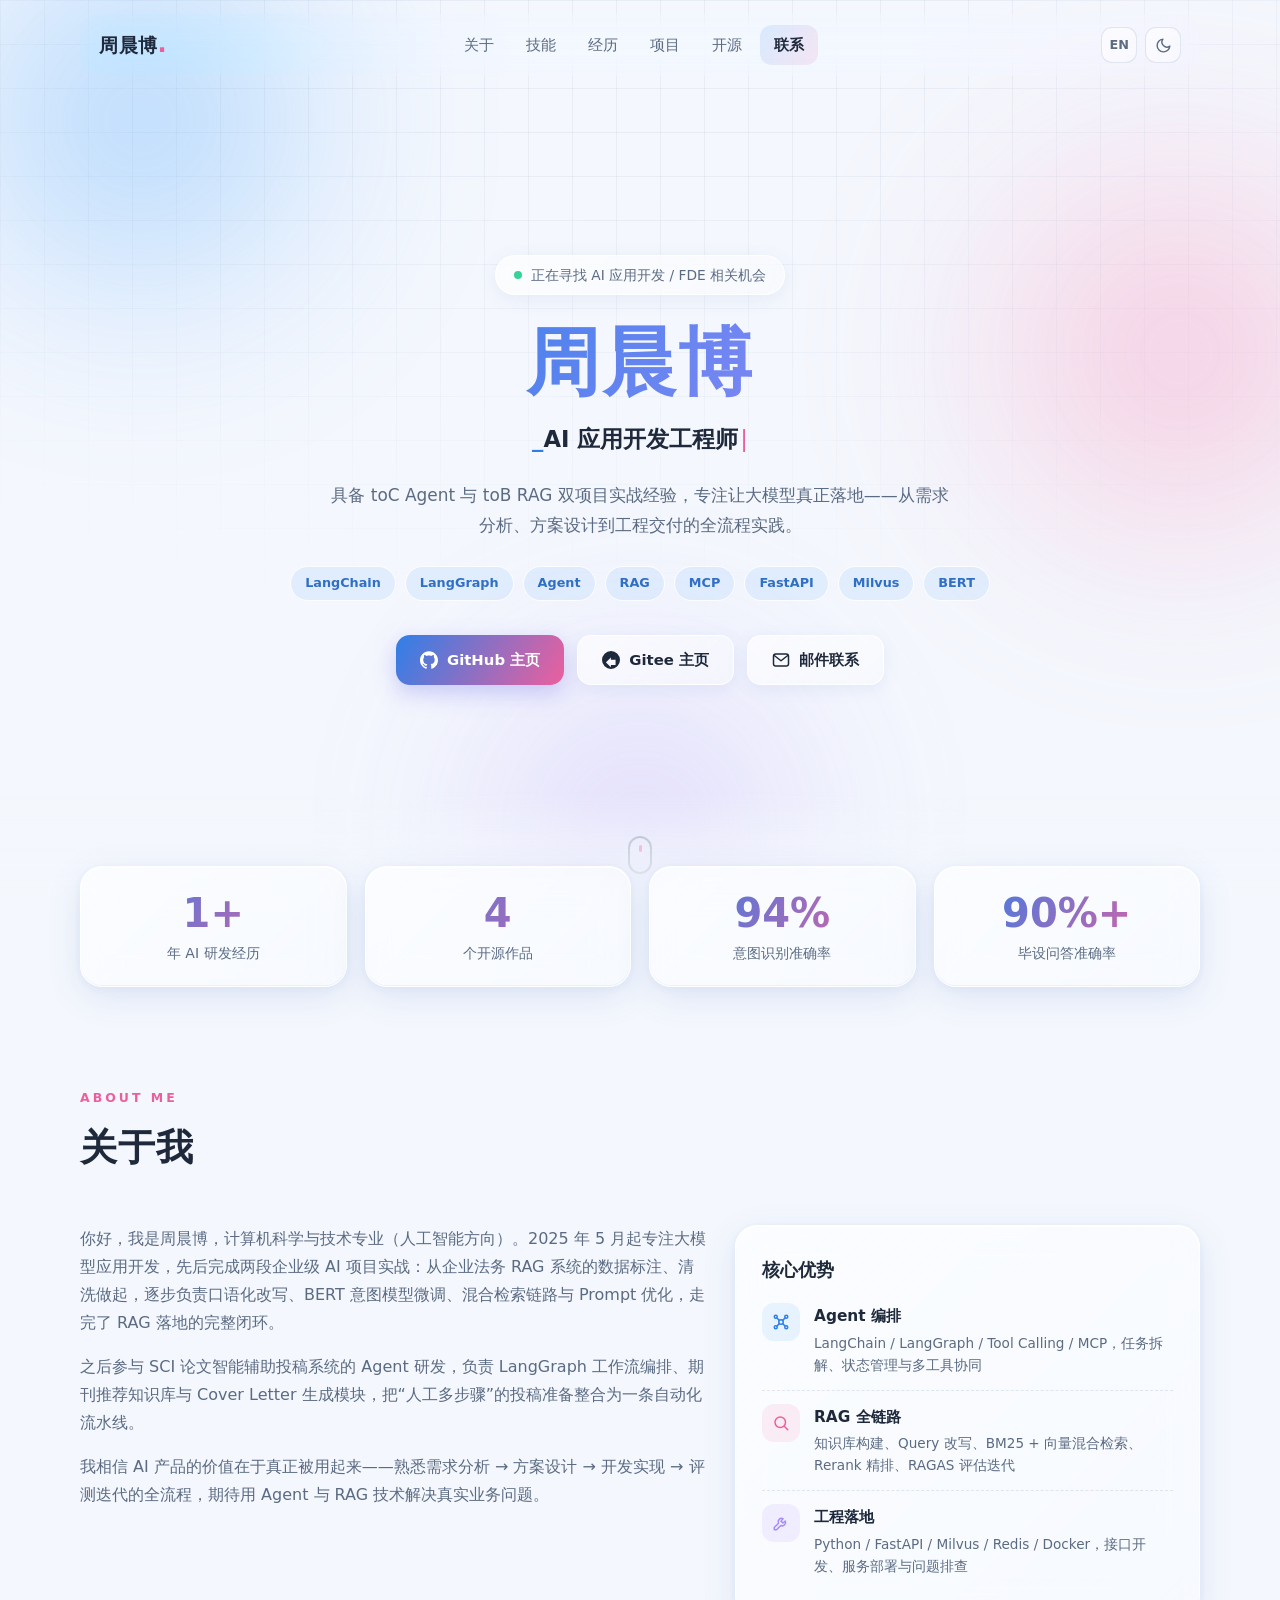
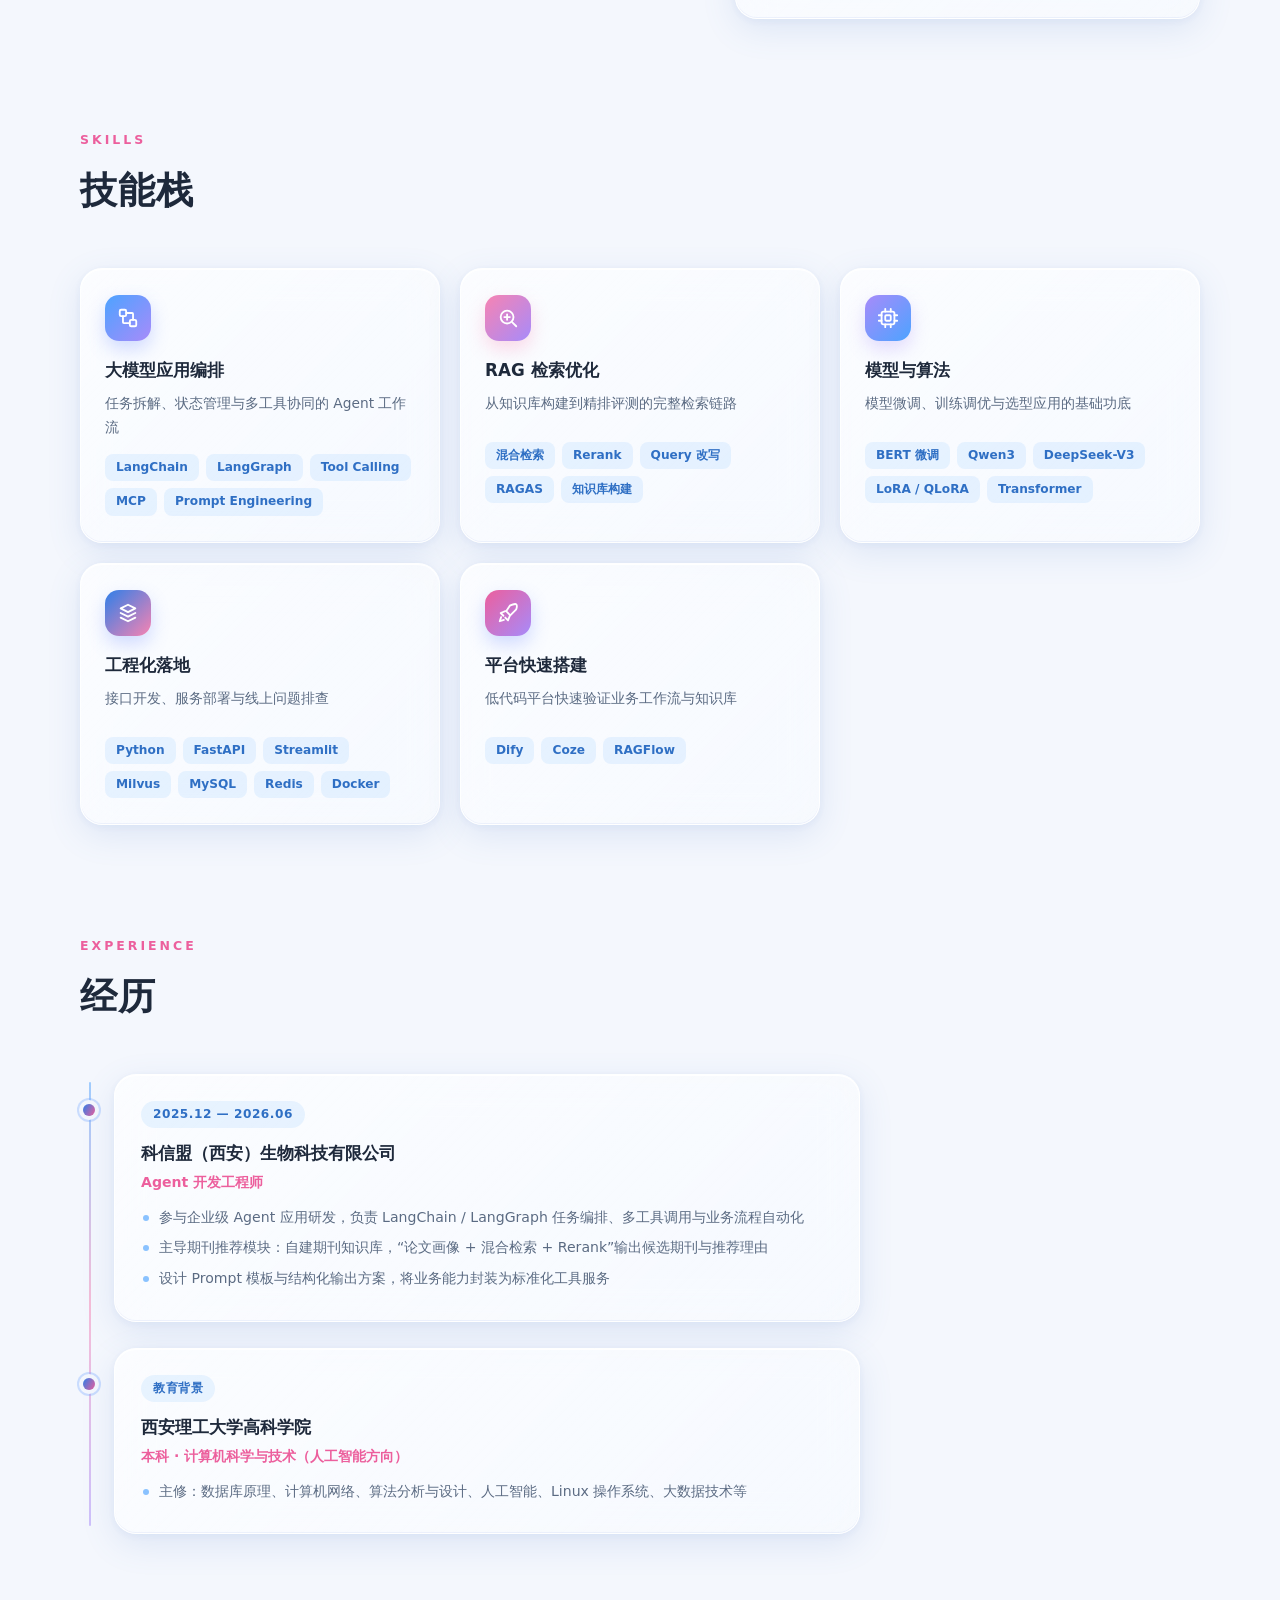
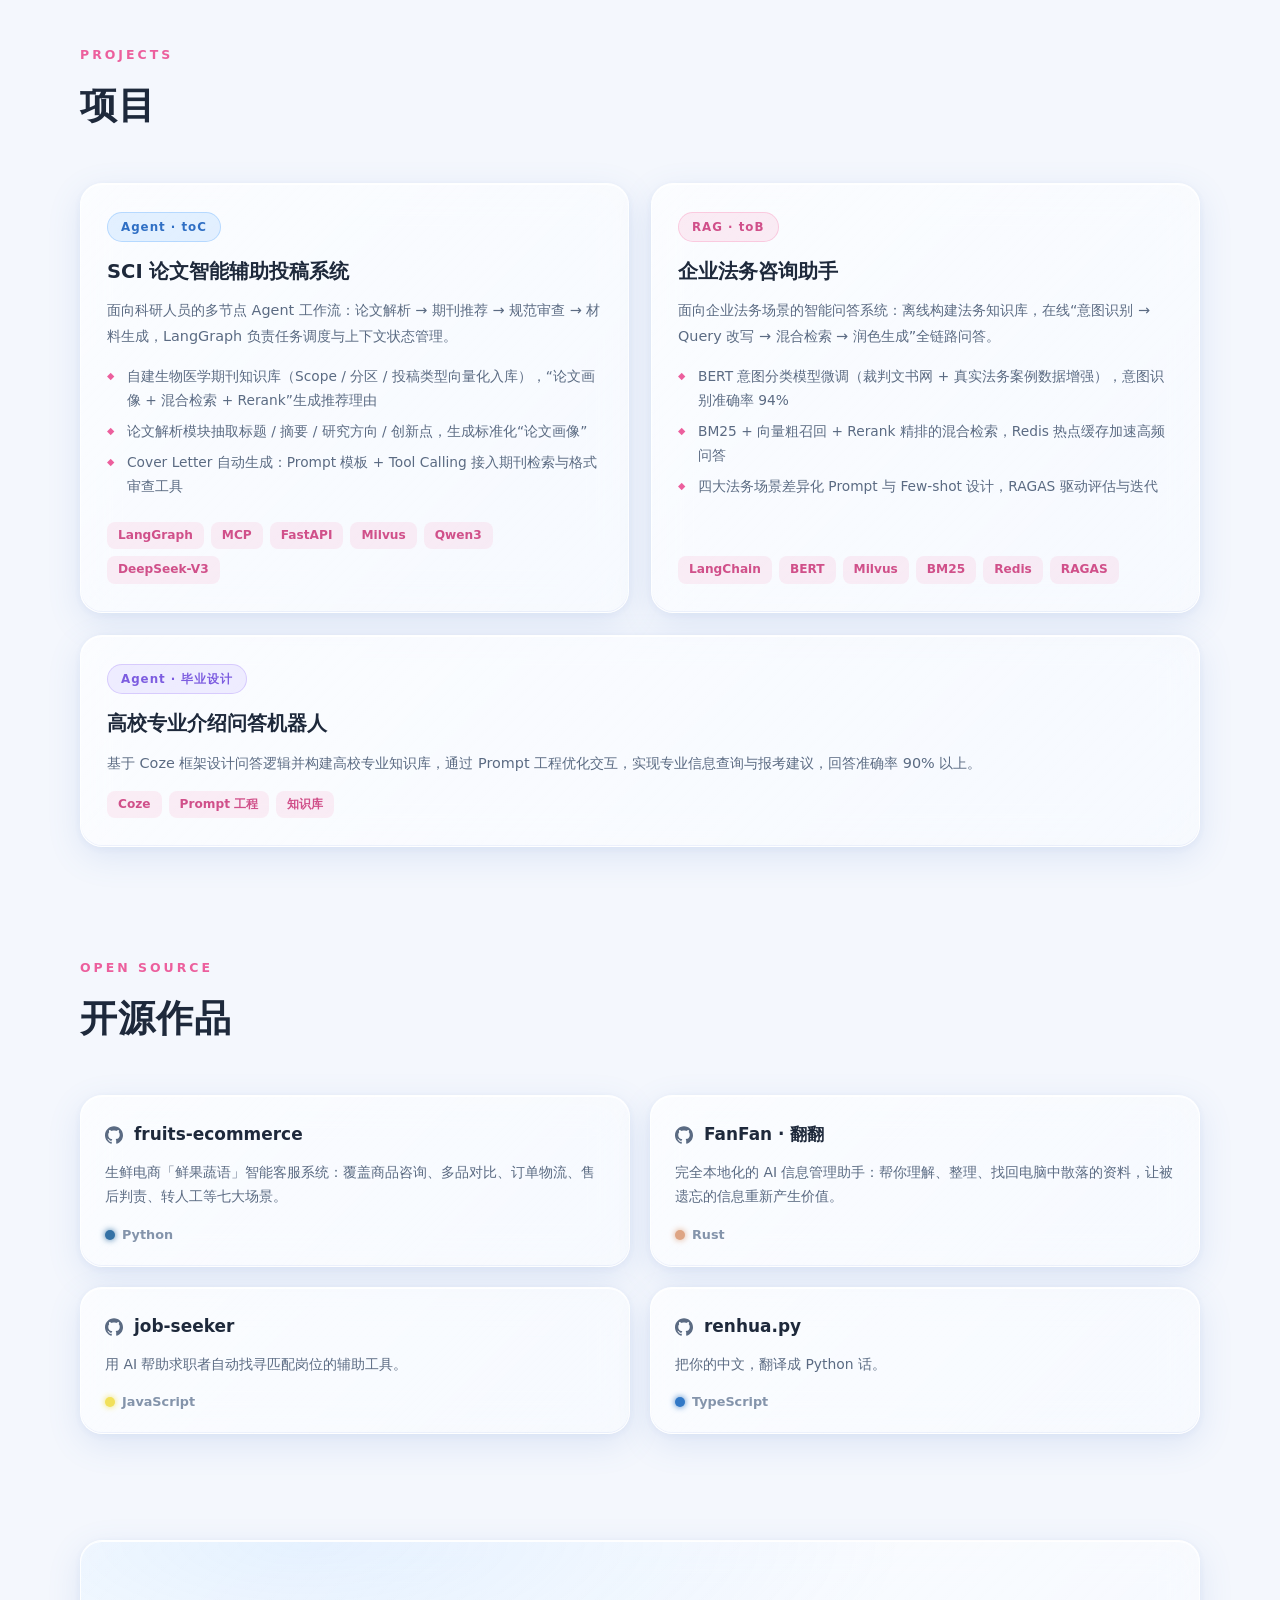
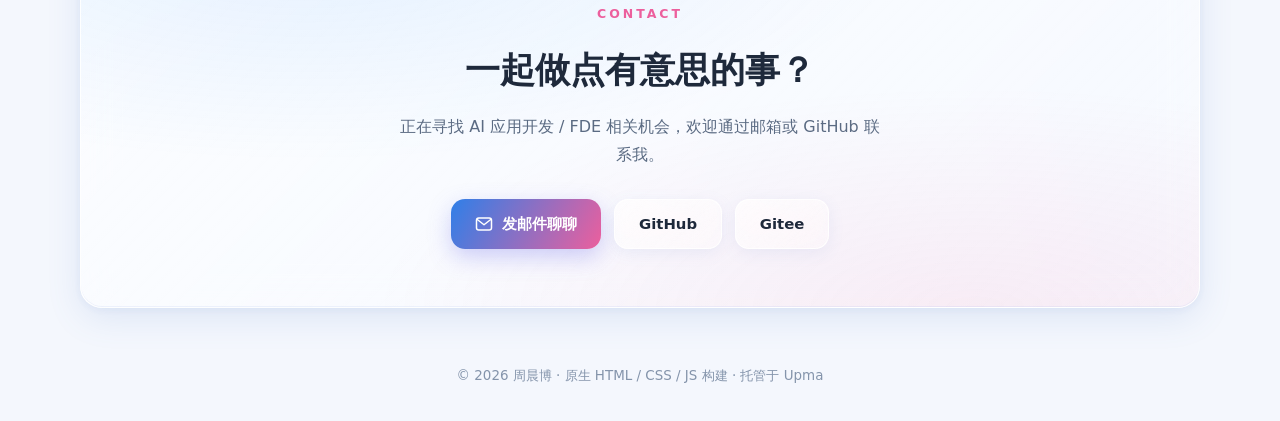
==== index.html @ 9cd2b6f5 "init: 个人主页站点 · Personal Homepage (Agent / RAG)" ====
<!DOCTYPE html>
<html lang="zh-CN" data-theme="light">
<head>
  <meta charset="UTF-8" />
  <meta name="viewport" content="width=device-width, initial-scale=1.0" />
  <title>周晨博 · AI 应用开发工程师 | Agent / RAG</title>
  <meta name="description" content="周晨博 — AI 应用开发工程师，专注 Agent 工作流编排与 RAG 检索优化。toC Agent 与 toB RAG 双项目实战经验，让大模型真正落地。" />
  <meta name="keywords" content="周晨博,AI应用开发,Agent,RAG,LangChain,LangGraph,大模型" />
  <meta property="og:title" content="周晨博 · AI 应用开发工程师" />
  <meta property="og:description" content="专注 Agent 编排与 RAG 检索优化，让大模型真正落地。" />
  <meta property="og:type" content="website" />
  <link rel="icon" type="image/svg+xml" href="assets/favicon.svg" />
  <link rel="stylesheet" href="css/style.css" />
  <script type="application/ld+json">
  {
    "@context": "https://schema.org",
    "@type": "Person",
    "name": "周晨博",
    "alternateName": "Chenbo Zhou",
    "jobTitle": "AI 应用开发工程师",
    "email": "mailto:chatbotzhou@163.com",
    "sameAs": [
      "https://github.com/Chatbot-zhou",
      "https://gitee.com/chatbotzhou"
    ]
  }
  </script>
</head>
<body>

  <!-- 漂浮渐变光斑背景 -->
  <div class="bg-scene" aria-hidden="true">
    <div class="blob blob-blue"></div>
    <div class="blob blob-pink"></div>
    <div class="blob blob-violet"></div>
    <div class="bg-grid"></div>
  </div>

  <!-- 导航 -->
  <header class="nav" id="siteNav">
    <div class="nav-inner container">
      <a class="nav-logo" href="#hero"><span data-i18n="nav.logo">周晨博</span><span class="logo-dot">.</span></a>

      <nav class="nav-links" id="navLinks" aria-label="主导航">
        <a href="#about" data-i18n="nav.about">关于</a>
        <a href="#skills" data-i18n="nav.skills">技能</a>
        <a href="#experience" data-i18n="nav.exp">经历</a>
        <a href="#projects" data-i18n="nav.projects">项目</a>
        <a href="#opensource" data-i18n="nav.os">开源</a>
        <a href="#contact" data-i18n="nav.contact">联系</a>
      </nav>

      <div class="nav-controls">
        <button class="ctrl-btn" id="langBtn" type="button" aria-label="切换语言" title="Switch language">EN</button>
        <button class="ctrl-btn" id="themeBtn" type="button" aria-label="切换主题">
          <svg class="icon-moon" width="17" height="17" viewBox="0 0 24 24" fill="none" stroke="currentColor" stroke-width="2" stroke-linecap="round" stroke-linejoin="round"><path d="M21 12.79A9 9 0 1 1 11.21 3 7 7 0 0 0 21 12.79z"/></svg>
          <svg class="icon-sun" width="17" height="17" viewBox="0 0 24 24" fill="none" stroke="currentColor" stroke-width="2" stroke-linecap="round" stroke-linejoin="round"><circle cx="12" cy="12" r="4"/><path d="M12 2v2m0 16v2M4.93 4.93l1.41 1.41m11.32 11.32 1.41 1.41M2 12h2m16 0h2M4.93 19.07l1.41-1.41M17.66 6.34l1.41-1.41"/></svg>
        </button>
        <button class="ctrl-btn nav-burger" id="navToggle" type="button" aria-label="菜单" aria-expanded="false">
          <svg width="18" height="18" viewBox="0 0 24 24" fill="none" stroke="currentColor" stroke-width="2" stroke-linecap="round"><path d="M4 7h16M4 12h16M4 17h16"/></svg>
        </button>
      </div>
    </div>
  </header>

  <main>
    <!-- Hero -->
    <section class="hero" id="hero">
      <div class="container hero-inner">
        <span class="hero-badge reveal"><span class="pulse-dot"></span><span data-i18n="hero.badge">正在寻找 AI 应用开发 / FDE 相关机会</span></span>
        <h1 class="hero-name reveal" data-delay="1"><span data-i18n="hero.name">周晨博</span></h1>
        <p class="hero-role reveal" data-delay="2" aria-live="off"><span class="role-prefix">_</span><span id="typewriter">AI 应用开发工程师</span><span class="cursor">|</span></p>
        <p class="hero-tagline reveal" data-delay="3" data-i18n="hero.tagline">具备 toC Agent 与 toB RAG 双项目实战经验，专注让大模型真正落地——从需求分析、方案设计到工程交付的全流程实践。</p>

        <div class="hero-chips reveal" data-delay="4" aria-label="技术关键词">
          <span class="chip">LangChain</span><span class="chip">LangGraph</span><span class="chip">Agent</span><span class="chip">RAG</span><span class="chip">MCP</span><span class="chip">FastAPI</span><span class="chip">Milvus</span><span class="chip">BERT</span>
        </div>

        <div class="hero-actions reveal" data-delay="5">
          <a class="btn btn-primary" href="https://github.com/Chatbot-zhou" target="_blank" rel="noopener">
            <svg width="18" height="18" viewBox="0 0 24 24" fill="currentColor" aria-hidden="true"><path d="M12 .297c-6.63 0-12 5.373-12 12 0 5.303 3.438 9.8 8.205 11.385.6.113.82-.258.82-.577 0-.285-.01-1.04-.015-2.04-3.338.724-4.042-1.61-4.042-1.61C4.422 18.07 3.633 17.7 3.633 17.7c-1.087-.744.084-.729.084-.729 1.205.084 1.838 1.236 1.838 1.236 1.07 1.835 2.809 1.305 3.495.998.108-.776.417-1.305.76-1.605-2.665-.3-5.466-1.332-5.466-5.93 0-1.31.465-2.38 1.235-3.22-.135-.303-.54-1.523.105-3.176 0 0 1.005-.322 3.3 1.23.96-.267 1.98-.399 3-.405 1.02.006 2.04.138 3 .405 2.28-1.552 3.285-1.23 3.285-1.23.645 1.653.24 2.873.12 3.176.765.84 1.23 1.91 1.23 3.22 0 4.61-2.805 5.625-5.475 5.92.42.36.81 1.096.81 2.22 0 1.606-.015 2.896-.015 3.286 0 .315.21.69.825.57C20.565 22.092 24 17.592 24 12.297c0-6.627-5.373-12-12-12"/></svg>
            <span data-i18n="hero.btn_github">GitHub 主页</span>
          </a>
          <a class="btn btn-glass" href="https://gitee.com/chatbotzhou" target="_blank" rel="noopener">
            <svg width="18" height="18" viewBox="0 0 24 24" fill="currentColor" aria-hidden="true"><path d="M11.984 0A12 12 0 0 0 0 12a12 12 0 0 0 12 12 12 12 0 0 0 12-12A12 12 0 0 0 12 0a12 12 0 0 0-.016 0zm6.09 5.333H18.1v13.334h-6.23V21.3a.2.2 0 0 1-.35.133L5.4 15.3a.2.2 0 0 1 0-.266l6.12-6.134a.2.2 0 0 1 .35.133v2.634h6.2z"/></svg>
            <span data-i18n="hero.btn_gitee">Gitee 主页</span>
          </a>
          <a class="btn btn-glass js-email-btn" href="mailto:chatbotzhou@163.com">
            <svg width="18" height="18" viewBox="0 0 24 24" fill="none" stroke="currentColor" stroke-width="2" stroke-linecap="round" stroke-linejoin="round" aria-hidden="true"><rect x="2" y="4" width="20" height="16" rx="3"/><path d="m3 6 9 7 9-7"/></svg>
            <span data-i18n="hero.btn_email">邮件联系</span>
          </a>
        </div>

        <a class="scroll-hint" href="#stats" aria-label="向下滚动">
          <span class="mouse"><span class="wheel"></span></span>
        </a>
      </div>
      <div class="hero-fade" aria-hidden="true"></div>
    </section>

    <!-- 数据条 -->
    <section class="stats" id="stats">
      <div class="container">
        <div class="stats-grid">
          <div class="glass stat-card reveal">
            <span class="stat-num" data-count="1" data-suffix="+">0</span>
            <span class="stat-label" data-i18n="stats.s1l">年 AI 研发经历</span>
          </div>
          <div class="glass stat-card reveal" data-delay="1">
            <span class="stat-num" data-count="4">0</span>
            <span class="stat-label" data-i18n="stats.s2l">个开源作品</span>
          </div>
          <div class="glass stat-card reveal" data-delay="2">
            <span class="stat-num" data-count="94" data-suffix="%">0</span>
            <span class="stat-label" data-i18n="stats.s3l">意图识别准确率</span>
          </div>
          <div class="glass stat-card reveal" data-delay="3">
            <span class="stat-num" data-count="90" data-suffix="%+">0</span>
            <span class="stat-label" data-i18n="stats.s4l">毕设问答准确率</span>
          </div>
        </div>
      </div>
    </section>

    <!-- 关于我 -->
    <section class="section" id="about">
      <div class="container">
        <div class="section-head reveal">
          <span class="eyebrow">About Me</span>
          <h2 data-i18n="about.title">关于我</h2>
        </div>
        <div class="about-grid">
          <div class="about-text reveal">
            <p data-i18n="about.p1">你好，我是周晨博，计算机科学与技术专业（人工智能方向）。2025 年 5 月起专注大模型应用开发，先后完成两段企业级 AI 项目实战：从企业法务 RAG 系统的数据标注、清洗做起，逐步负责口语化改写、BERT 意图模型微调、混合检索链路与 Prompt 优化，走完了 RAG 落地的完整闭环。</p>
            <p data-i18n="about.p2">之后参与 SCI 论文智能辅助投稿系统的 Agent 研发，负责 LangGraph 工作流编排、期刊推荐知识库与 Cover Letter 生成模块，把"人工多步骤"的投稿准备整合为一条自动化流水线。</p>
            <p data-i18n="about.p3">我相信 AI 产品的价值在于真正被用起来——熟悉需求分析 → 方案设计 → 开发实现 → 评测迭代的全流程，期待用 Agent 与 RAG 技术解决真实业务问题。</p>
          </div>
          <div class="glass about-card reveal" data-delay="1">
            <h3 data-i18n="about.st_title">核心优势</h3>
            <ul class="strength-list">
              <li>
                <span class="s-icon" aria-hidden="true"><svg width="18" height="18" viewBox="0 0 24 24" fill="none" stroke="currentColor" stroke-width="2" stroke-linecap="round" stroke-linejoin="round"><circle cx="12" cy="12" r="3"/><circle cx="5" cy="5" r="2"/><circle cx="19" cy="5" r="2"/><circle cx="5" cy="19" r="2"/><circle cx="19" cy="19" r="2"/><path d="M6.6 6.6 9.8 9.8m4.4 0 3.2-3.2M6.6 17.4l3.2-3.2m4.4 0 3.2 3.2"/></svg></span>
                <div><strong data-i18n="about.s1t">Agent 编排</strong><p data-i18n="about.s1d">LangChain / LangGraph / Tool Calling / MCP，任务拆解、状态管理与多工具协同</p></div>
              </li>
              <li>
                <span class="s-icon" aria-hidden="true"><svg width="18" height="18" viewBox="0 0 24 24" fill="none" stroke="currentColor" stroke-width="2" stroke-linecap="round" stroke-linejoin="round"><circle cx="11" cy="11" r="7"/><path d="m21 21-4.3-4.3"/></svg></span>
                <div><strong data-i18n="about.s2t">RAG 全链路</strong><p data-i18n="about.s2d">知识库构建、Query 改写、BM25 + 向量混合检索、Rerank 精排、RAGAS 评估迭代</p></div>
              </li>
              <li>
                <span class="s-icon" aria-hidden="true"><svg width="18" height="18" viewBox="0 0 24 24" fill="none" stroke="currentColor" stroke-width="2" stroke-linecap="round" stroke-linejoin="round"><path d="M14.7 6.3a4.5 4.5 0 0 0-6 6L3 18v3h3l5.7-5.7a4.5 4.5 0 0 0 6-6L14.5 12l-2.5-2.5z"/></svg></span>
                <div><strong data-i18n="about.s3t">工程落地</strong><p data-i18n="about.s3d">Python / FastAPI / Milvus / Redis / Docker，接口开发、服务部署与问题排查</p></div>
              </li>
            </ul>
          </div>
        </div>
      </div>
    </section>

    <!-- 技能 -->
    <section class="section" id="skills">
      <div class="container">
        <div class="section-head reveal">
          <span class="eyebrow">Skills</span>
          <h2 data-i18n="skills.title">技能栈</h2>
        </div>
        <div class="skills-grid">
          <div class="glass skill-card reveal">
            <span class="sk-icon" aria-hidden="true"><svg width="22" height="22" viewBox="0 0 24 24" fill="none" stroke="currentColor" stroke-width="2" stroke-linecap="round" stroke-linejoin="round"><rect x="3" y="3" width="7" height="7" rx="1.5"/><rect x="14" y="14" width="7" height="7" rx="1.5"/><path d="M10 6.5h6.5a1 1 0 0 1 1 1V14M14 17.5H7.5a1 1 0 0 1-1-1V10"/></svg></span>
            <h3 data-i18n="skills.g1t">大模型应用编排</h3>
            <p data-i18n="skills.g1d">任务拆解、状态管理与多工具协同的 Agent 工作流</p>
            <div class="tags"><span>LangChain</span><span>LangGraph</span><span>Tool Calling</span><span>MCP</span><span>Prompt Engineering</span></div>
          </div>
          <div class="glass skill-card reveal" data-delay="1">
            <span class="sk-icon" aria-hidden="true"><svg width="22" height="22" viewBox="0 0 24 24" fill="none" stroke="currentColor" stroke-width="2" stroke-linecap="round" stroke-linejoin="round"><circle cx="11" cy="11" r="7"/><path d="m21 21-4.3-4.3M8 11h6M11 8v6"/></svg></span>
            <h3 data-i18n="skills.g2t">RAG 检索优化</h3>
            <p data-i18n="skills.g2d">从知识库构建到精排评测的完整检索链路</p>
            <div class="tags"><span data-i18n="skills.tag.hb">混合检索</span><span>Rerank</span><span data-i18n="skills.tag.qr">Query 改写</span><span>RAGAS</span><span data-i18n="skills.tag.kb">知识库构建</span></div>
          </div>
          <div class="glass skill-card reveal" data-delay="2">
            <span class="sk-icon" aria-hidden="true"><svg width="22" height="22" viewBox="0 0 24 24" fill="none" stroke="currentColor" stroke-width="2" stroke-linecap="round" stroke-linejoin="round"><rect x="5" y="5" width="14" height="14" rx="2"/><rect x="9" y="9" width="6" height="6" rx="1"/><path d="M9 2v3M15 2v3M9 19v3M15 19v3M2 9h3M2 15h3M19 9h3M19 15h3"/></svg></span>
            <h3 data-i18n="skills.g3t">模型与算法</h3>
            <p data-i18n="skills.g3d">模型微调、训练调优与选型应用的基础功底</p>
            <div class="tags"><span data-i18n="skills.tag.bft">BERT 微调</span><span>Qwen3</span><span>DeepSeek-V3</span><span>LoRA / QLoRA</span><span>Transformer</span></div>
          </div>
          <div class="glass skill-card reveal" data-delay="3">
            <span class="sk-icon" aria-hidden="true"><svg width="22" height="22" viewBox="0 0 24 24" fill="none" stroke="currentColor" stroke-width="2" stroke-linecap="round" stroke-linejoin="round"><path d="m4 7 8-4 8 4-8 4-8-4z"/><path d="m4 12 8 4 8-4M4 17l8 4 8-4"/></svg></span>
            <h3 data-i18n="skills.g4t">工程化落地</h3>
            <p data-i18n="skills.g4d">接口开发、服务部署与线上问题排查</p>
            <div class="tags"><span>Python</span><span>FastAPI</span><span>Streamlit</span><span>Milvus</span><span>MySQL</span><span>Redis</span><span>Docker</span></div>
          </div>
          <div class="glass skill-card reveal" data-delay="4">
            <span class="sk-icon" aria-hidden="true"><svg width="22" height="22" viewBox="0 0 24 24" fill="none" stroke="currentColor" stroke-width="2" stroke-linecap="round" stroke-linejoin="round"><path d="M4.5 16.5 3 21l4.5-1.5M14 4c3-1.5 6.5-2 7-1.5S22 5 21 8l-6.5 6.5L10 10 14 4z"/><path d="M9 10 4 12l3 3M14 15l-2 5-3-3"/></svg></span>
            <h3 data-i18n="skills.g5t">平台快速搭建</h3>
            <p data-i18n="skills.g5d">低代码平台快速验证业务工作流与知识库</p>
            <div class="tags"><span>Dify</span><span>Coze</span><span>RAGFlow</span></div>
          </div>
        </div>
      </div>
    </section>

    <!-- 经历 -->
    <section class="section" id="experience">
      <div class="container">
        <div class="section-head reveal">
          <span class="eyebrow">Experience</span>
          <h2 data-i18n="exp.title">经历</h2>
        </div>
        <ol class="timeline">
          <li class="tl-item reveal">
            <div class="glass tl-card">
              <span class="tl-time">2025.12 — 2026.06</span>
              <h3 data-i18n="exp.c1">科信盟（西安）生物科技有限公司</h3>
              <p class="tl-role" data-i18n="exp.r1">Agent 开发工程师</p>
              <ul>
                <li data-i18n="exp.c1a">参与企业级 Agent 应用研发，负责 LangChain / LangGraph 任务编排、多工具调用与业务流程自动化</li>
                <li data-i18n="exp.c1b">主导期刊推荐模块：自建期刊知识库，"论文画像 + 混合检索 + Rerank"输出候选期刊与推荐理由</li>
                <li data-i18n="exp.c1c">设计 Prompt 模板与结构化输出方案，将业务能力封装为标准化工具服务</li>
              </ul>
            </div>
          </li>
          <li class="tl-item reveal" data-delay="1">
            <div class="glass tl-card">
              <span class="tl-time" data-i18n="exp.t3">教育背景</span>
              <h3 data-i18n="exp.u">西安理工大学高科学院</h3>
              <p class="tl-role" data-i18n="exp.r3">本科 · 计算机科学与技术（人工智能方向）</p>
              <ul>
                <li data-i18n="exp.u1">主修：数据库原理、计算机网络、算法分析与设计、人工智能、Linux 操作系统、大数据技术等</li>
              </ul>
            </div>
          </li>
        </ol>
      </div>
    </section>

    <!-- 项目 -->
    <section class="section" id="projects">
      <div class="container">
        <div class="section-head reveal">
          <span class="eyebrow">Projects</span>
          <h2 data-i18n="proj.title">项目</h2>
        </div>
        <div class="proj-grid">
          <article class="glass proj-card reveal">
            <div class="proj-head">
              <span class="badge badge-blue" data-i18n="proj.p1badge">Agent · toC</span>
            </div>
            <h3 data-i18n="proj.p1t">SCI 论文智能辅助投稿系统</h3>
            <p class="proj-desc" data-i18n="proj.p1d">面向科研人员的多节点 Agent 工作流：论文解析 → 期刊推荐 → 规范审查 → 材料生成，LangGraph 负责任务调度与上下文状态管理。</p>
            <ul class="proj-hl">
              <li data-i18n="proj.p1hl1">自建生物医学期刊知识库（Scope / 分区 / 投稿类型向量化入库），"论文画像 + 混合检索 + Rerank"生成推荐理由</li>
              <li data-i18n="proj.p1hl2">论文解析模块抽取标题 / 摘要 / 研究方向 / 创新点，生成标准化"论文画像"</li>
              <li data-i18n="proj.p1hl3">Cover Letter 自动生成：Prompt 模板 + Tool Calling 接入期刊检索与格式审查工具</li>
            </ul>
            <div class="tags"><span>LangGraph</span><span>MCP</span><span>FastAPI</span><span>Milvus</span><span>Qwen3</span><span>DeepSeek-V3</span></div>
          </article>

          <article class="glass proj-card reveal" data-delay="1">
            <div class="proj-head">
              <span class="badge badge-pink" data-i18n="proj.p2badge">RAG · toB</span>
            </div>
            <h3 data-i18n="proj.p2t">企业法务咨询助手</h3>
            <p class="proj-desc" data-i18n="proj.p2d">面向企业法务场景的智能问答系统：离线构建法务知识库，在线"意图识别 → Query 改写 → 混合检索 → 润色生成"全链路问答。</p>
            <ul class="proj-hl">
              <li data-i18n="proj.p2hl1">BERT 意图分类模型微调（裁判文书网 + 真实法务案例数据增强），意图识别准确率 94%</li>
              <li data-i18n="proj.p2hl2">BM25 + 向量粗召回 + Rerank 精排的混合检索，Redis 热点缓存加速高频问答</li>
              <li data-i18n="proj.p2hl3">四大法务场景差异化 Prompt 与 Few-shot 设计，RAGAS 驱动评估与迭代</li>
            </ul>
            <div class="tags"><span>LangChain</span><span>BERT</span><span>Milvus</span><span>BM25</span><span>Redis</span><span>RAGAS</span></div>
          </article>

          <article class="glass proj-card proj-small reveal" data-delay="2">
            <div class="proj-head">
              <span class="badge badge-violet" data-i18n="proj.p3badge">Agent · 毕业设计</span>
            </div>
            <h3 data-i18n="proj.p3t">高校专业介绍问答机器人</h3>
            <p class="proj-desc" data-i18n="proj.p3d">基于 Coze 框架设计问答逻辑并构建高校专业知识库，通过 Prompt 工程优化交互，实现专业信息查询与报考建议，回答准确率 90% 以上。</p>
            <div class="tags"><span>Coze</span><span data-i18n="proj.tag.pe">Prompt 工程</span><span data-i18n="proj.tag.kb">知识库</span></div>
          </article>
        </div>
      </div>
    </section>

    <!-- 开源 -->
    <section class="section" id="opensource">
      <div class="container">
        <div class="section-head reveal">
          <span class="eyebrow">Open Source</span>
          <h2 data-i18n="os.title">开源作品</h2>
        </div>
        <div class="os-grid">
          <a class="glass os-card reveal" href="https://github.com/Chatbot-zhou/fruits-ecommerce" target="_blank" rel="noopener">
            <div class="os-top">
              <svg width="18" height="18" viewBox="0 0 24 24" fill="currentColor" aria-hidden="true"><path d="M12 .297c-6.63 0-12 5.373-12 12 0 5.303 3.438 9.8 8.205 11.385.6.113.82-.258.82-.577 0-.285-.01-1.04-.015-2.04-3.338.724-4.042-1.61-4.042-1.61C4.422 18.07 3.633 17.7 3.633 17.7c-1.087-.744.084-.729.084-.729 1.205.084 1.838 1.236 1.838 1.236 1.07 1.835 2.809 1.305 3.495.998.108-.776.417-1.305.76-1.605-2.665-.3-5.466-1.332-5.466-5.93 0-1.31.465-2.38 1.235-3.22-.135-.303-.54-1.523.105-3.176 0 0 1.005-.322 3.3 1.23.96-.267 1.98-.399 3-.405 1.02.006 2.04.138 3 .405 2.28-1.552 3.285-1.23 3.285-1.23.645 1.653.24 2.873.12 3.176.765.84 1.23 1.91 1.23 3.22 0 4.61-2.805 5.625-5.475 5.92.42.36.81 1.096.81 2.22 0 1.606-.015 2.896-.015 3.286 0 .315.21.69.825.57C20.565 22.092 24 17.592 24 12.297c0-6.627-5.373-12-12-12"/></svg>
              <h3>fruits-ecommerce</h3>
            </div>
            <p data-i18n="os.d1">生鲜电商「鲜果蔬语」智能客服系统：覆盖商品咨询、多品对比、订单物流、售后判责、转人工等七大场景。</p>
            <div class="os-foot">
              <span class="lang-dot" style="--dot:#3572A5"></span><span class="os-lang">Python</span>
              <span class="os-link" data-i18n="os.view">查看仓库 →</span>
            </div>
          </a>
          <a class="glass os-card reveal" data-delay="1" href="https://github.com/Chatbot-zhou/FanFan" target="_blank" rel="noopener">
            <div class="os-top">
              <svg width="18" height="18" viewBox="0 0 24 24" fill="currentColor" aria-hidden="true"><path d="M12 .297c-6.63 0-12 5.373-12 12 0 5.303 3.438 9.8 8.205 11.385.6.113.82-.258.82-.577 0-.285-.01-1.04-.015-2.04-3.338.724-4.042-1.61-4.042-1.61C4.422 18.07 3.633 17.7 3.633 17.7c-1.087-.744.084-.729.084-.729 1.205.084 1.838 1.236 1.838 1.236 1.07 1.835 2.809 1.305 3.495.998.108-.776.417-1.305.76-1.605-2.665-.3-5.466-1.332-5.466-5.93 0-1.31.465-2.38 1.235-3.22-.135-.303-.54-1.523.105-3.176 0 0 1.005-.322 3.3 1.23.96-.267 1.98-.399 3-.405 1.02.006 2.04.138 3 .405 2.28-1.552 3.285-1.23 3.285-1.23.645 1.653.24 2.873.12 3.176.765.84 1.23 1.91 1.23 3.22 0 4.61-2.805 5.625-5.475 5.92.42.36.81 1.096.81 2.22 0 1.606-.015 2.896-.015 3.286 0 .315.21.69.825.57C20.565 22.092 24 17.592 24 12.297c0-6.627-5.373-12-12-12"/></svg>
              <h3>FanFan · 翻翻</h3>
            </div>
            <p data-i18n="os.d2">完全本地化的 AI 信息管理助手：帮你理解、整理、找回电脑中散落的资料，让被遗忘的信息重新产生价值。</p>
            <div class="os-foot">
              <span class="lang-dot" style="--dot:#dea584"></span><span class="os-lang">Rust</span>
              <span class="os-link" data-i18n="os.view">查看仓库 →</span>
            </div>
          </a>
          <a class="glass os-card reveal" data-delay="2" href="https://github.com/Chatbot-zhou/job-seeker" target="_blank" rel="noopener">
            <div class="os-top">
              <svg width="18" height="18" viewBox="0 0 24 24" fill="currentColor" aria-hidden="true"><path d="M12 .297c-6.63 0-12 5.373-12 12 0 5.303 3.438 9.8 8.205 11.385.6.113.82-.258.82-.577 0-.285-.01-1.04-.015-2.04-3.338.724-4.042-1.61-4.042-1.61C4.422 18.07 3.633 17.7 3.633 17.7c-1.087-.744.084-.729.084-.729 1.205.084 1.838 1.236 1.838 1.236 1.07 1.835 2.809 1.305 3.495.998.108-.776.417-1.305.76-1.605-2.665-.3-5.466-1.332-5.466-5.93 0-1.31.465-2.38 1.235-3.22-.135-.303-.54-1.523.105-3.176 0 0 1.005-.322 3.3 1.23.96-.267 1.98-.399 3-.405 1.02.006 2.04.138 3 .405 2.28-1.552 3.285-1.23 3.285-1.23.645 1.653.24 2.873.12 3.176.765.84 1.23 1.91 1.23 3.22 0 4.61-2.805 5.625-5.475 5.92.42.36.81 1.096.81 2.22 0 1.606-.015 2.896-.015 3.286 0 .315.21.69.825.57C20.565 22.092 24 17.592 24 12.297c0-6.627-5.373-12-12-12"/></svg>
              <h3>job-seeker</h3>
            </div>
            <p data-i18n="os.d3">用 AI 帮助求职者自动找寻匹配岗位的辅助工具。</p>
            <div class="os-foot">
              <span class="lang-dot" style="--dot:#f1e05a"></span><span class="os-lang">JavaScript</span>
              <span class="os-link" data-i18n="os.view">查看仓库 →</span>
            </div>
          </a>
          <a class="glass os-card reveal" data-delay="3" href="https://github.com/Chatbot-zhou/renhua.py" target="_blank" rel="noopener">
            <div class="os-top">
              <svg width="18" height="18" viewBox="0 0 24 24" fill="currentColor" aria-hidden="true"><path d="M12 .297c-6.63 0-12 5.373-12 12 0 5.303 3.438 9.8 8.205 11.385.6.113.82-.258.82-.577 0-.285-.01-1.04-.015-2.04-3.338.724-4.042-1.61-4.042-1.61C4.422 18.07 3.633 17.7 3.633 17.7c-1.087-.744.084-.729.084-.729 1.205.084 1.838 1.236 1.838 1.236 1.07 1.835 2.809 1.305 3.495.998.108-.776.417-1.305.76-1.605-2.665-.3-5.466-1.332-5.466-5.93 0-1.31.465-2.38 1.235-3.22-.135-.303-.54-1.523.105-3.176 0 0 1.005-.322 3.3 1.23.96-.267 1.98-.399 3-.405 1.02.006 2.04.138 3 .405 2.28-1.552 3.285-1.23 3.285-1.23.645 1.653.24 2.873.12 3.176.765.84 1.23 1.91 1.23 3.22 0 4.61-2.805 5.625-5.475 5.92.42.36.81 1.096.81 2.22 0 1.606-.015 2.896-.015 3.286 0 .315.21.69.825.57C20.565 22.092 24 17.592 24 12.297c0-6.627-5.373-12-12-12"/></svg>
              <h3>renhua.py</h3>
            </div>
            <p data-i18n="os.d4">把你的中文，翻译成 Python 话。</p>
            <div class="os-foot">
              <span class="lang-dot" style="--dot:#3178c6"></span><span class="os-lang">TypeScript</span>
              <span class="os-link" data-i18n="os.view">查看仓库 →</span>
            </div>
          </a>
        </div>
      </div>
    </section>

    <!-- 联系 -->
    <section class="section" id="contact">
      <div class="container">
        <div class="glass contact-card reveal">
          <span class="eyebrow">Contact</span>
          <h2 data-i18n="contact.t">一起做点有意思的事？</h2>
          <p data-i18n="contact.d">正在寻找 AI 应用开发 / FDE 相关机会，欢迎通过邮箱或 GitHub 联系我。</p>
          <div class="contact-actions">
            <a class="btn btn-primary js-email-btn" href="mailto:chatbotzhou@163.com">
              <svg width="18" height="18" viewBox="0 0 24 24" fill="none" stroke="currentColor" stroke-width="2" stroke-linecap="round" stroke-linejoin="round" aria-hidden="true"><rect x="2" y="4" width="20" height="16" rx="3"/><path d="m3 6 9 7 9-7"/></svg>
              <span data-i18n="contact.btn_email">发邮件聊聊</span>
            </a>
            <a class="btn btn-glass" href="https://github.com/Chatbot-zhou" target="_blank" rel="noopener">GitHub</a>
            <a class="btn btn-glass" href="https://gitee.com/chatbotzhou" target="_blank" rel="noopener">Gitee</a>
          </div>
        </div>
      </div>
    </section>
  </main>

  <footer class="footer">
    <p><span data-i18n="footer.built">© 2026 周晨博 · 原生 HTML / CSS / JS 构建</span> · <span data-i18n="footer.hosted">托管于 Upma</span></p>
  </footer>

  <!-- 邮箱弹窗 -->
  <div class="modal-overlay" id="emailModal" role="dialog" aria-modal="true" aria-labelledby="emailModalTitle" aria-hidden="true">
    <div class="glass modal-card">
      <button class="modal-close" id="emailModalClose" type="button" aria-label="关闭">
        <svg width="15" height="15" viewBox="0 0 24 24" fill="none" stroke="currentColor" stroke-width="2.2" stroke-linecap="round" aria-hidden="true"><path d="M6 6l12 12M18 6 6 18"/></svg>
      </button>
      <span class="eyebrow">Email</span>
      <h3 id="emailModalTitle" data-i18n="modal.title">我的邮箱</h3>
      <p class="modal-email">chatbotzhou@163.com</p>
      <p class="modal-hint" data-i18n="modal.hint">点击复制邮箱地址，或打开邮件应用直接发送</p>
      <div class="modal-actions">
        <button class="btn btn-primary" id="emailCopyBtn" type="button">
          <svg width="17" height="17" viewBox="0 0 24 24" fill="none" stroke="currentColor" stroke-width="2" stroke-linecap="round" stroke-linejoin="round" aria-hidden="true"><rect x="9" y="9" width="12" height="12" rx="2.5"/><path d="M5 15H4.5A2.5 2.5 0 0 1 2 12.5v-8A2.5 2.5 0 0 1 4.5 2h8A2.5 2.5 0 0 1 15 4.5V5"/></svg>
          <span data-i18n="modal.copy">复制邮箱</span>
        </button>
        <a class="btn btn-glass" href="mailto:chatbotzhou@163.com">
          <svg width="17" height="17" viewBox="0 0 24 24" fill="none" stroke="currentColor" stroke-width="2" stroke-linecap="round" stroke-linejoin="round" aria-hidden="true"><rect x="2" y="4" width="20" height="16" rx="3"/><path d="m3 6 9 7 9-7"/></svg>
          <span data-i18n="modal.open">打开邮件应用</span>
        </a>
      </div>
    </div>
  </div>

  <script src="js/i18n.js"></script>
  <script src="js/main.js"></script>
</body>
</html>
---- css/style.css ----
/* ============================================================
   周晨博 · 个人主页
   浅色玻璃拟态 × 浅蓝浅粉渐变 × 明暗双主题
   ============================================================ */

/* ---------- 设计变量 ---------- */
:root {
  --bg: #f4f7fd;
  --bg-soft: #eaf1fb;
  --text: #1e293b;
  --text-soft: #5b6b83;
  --text-faint: #8494ab;

  --accent-blue: #4da3ff;
  --accent-blue-deep: #2f7fe8;
  --accent-pink: #f783b2;
  --accent-pink-deep: #ec5f9d;
  --accent-violet: #a78bfa;

  --grad: linear-gradient(120deg, var(--accent-blue-deep), var(--accent-pink-deep));
  --grad-soft: linear-gradient(120deg, rgba(77,163,255,.16), rgba(247,131,178,.16));

  --card: linear-gradient(135deg, rgba(255, 255, 255, .68), rgba(255, 255, 255, .34));
  --card-strong: rgba(255, 255, 255, .82);
  --card-border: rgba(255, 255, 255, .85);
  --card-shadow: 0 10px 34px rgba(84, 130, 200, .14), 0 2px 8px rgba(84, 130, 200, .07), inset 0 1px 0 rgba(255, 255, 255, .95), inset 0 -1px 0 rgba(120, 150, 220, .1);
  --card-shadow-hover: 0 22px 48px rgba(84, 130, 200, .22), 0 4px 12px rgba(84, 130, 200, .09), inset 0 1px 0 rgba(255, 255, 255, .95);

  --chip-bg: rgba(77, 163, 255, .11);
  --chip-text: #2f6fc4;
  --chip-pink-bg: rgba(247, 131, 178, .13);
  --chip-pink-text: #d0508a;

  --nav-bg: rgba(250, 252, 255, .58);
  --line: rgba(93, 120, 160, .16);
  --blob-opacity: .72;
  --grid-line: rgba(93, 120, 160, .08);

  --radius: 22px;
  --radius-sm: 14px;
}

[data-theme="dark"] {
  --bg: #0b1220;
  --bg-soft: #0e1729;
  --text: #e5ecf7;
  --text-soft: #9db0c9;
  --text-faint: #6d809c;

  --accent-blue: #5cb0ff;
  --accent-blue-deep: #6db6ff;
  --accent-pink: #f99bc3;
  --accent-pink-deep: #f78bbd;
  --accent-violet: #b9a3fc;

  --grad: linear-gradient(120deg, #6db6ff, #f78bbd);
  --grad-soft: linear-gradient(120deg, rgba(109, 182, 255, .12), rgba(247, 139, 189, .12));

  --card: linear-gradient(135deg, rgba(255, 255, 255, .09), rgba(255, 255, 255, .04));
  --card-strong: rgba(255, 255, 255, .09);
  --card-border: rgba(255, 255, 255, .1);
  --card-shadow: 0 10px 34px rgba(2, 8, 20, .5), 0 2px 8px rgba(2, 8, 20, .3), inset 0 1px 0 rgba(255, 255, 255, .12);
  --card-shadow-hover: 0 22px 52px rgba(2, 8, 20, .65), 0 4px 12px rgba(2, 8, 20, .4), inset 0 1px 0 rgba(255, 255, 255, .12);

  --chip-bg: rgba(109, 182, 255, .13);
  --chip-text: #9fd0ff;
  --chip-pink-bg: rgba(247, 139, 189, .14);
  --chip-pink-text: #f9b8d4;

  --nav-bg: rgba(11, 18, 32, .72);
  --line: rgba(160, 190, 230, .13);
  --blob-opacity: .3;
  --grid-line: rgba(160, 190, 230, .05);
}

/* ---------- 基础 ---------- */
*, *::before, *::after { box-sizing: border-box; margin: 0; padding: 0; }

html {
  scroll-behavior: smooth;
  scroll-padding-top: 92px;
}

body {
  font-family: "PingFang SC", "HarmonyOS Sans SC", "Microsoft YaHei", "Segoe UI", system-ui, -apple-system, sans-serif;
  background: var(--bg);
  color: var(--text);
  line-height: 1.75;
  overflow-x: hidden;
  transition: background .45s ease, color .45s ease;
}

.container { width: min(1120px, 92%); margin: 0 auto; }

a { color: inherit; text-decoration: none; }
ul, ol { list-style: none; }
button { font-family: inherit; }

::selection { background: rgba(247, 131, 178, .3); }

/* ---------- 背景光斑 ---------- */
.bg-scene { position: fixed; inset: 0; z-index: -1; overflow: hidden; pointer-events: none; }

.blob {
  position: absolute;
  border-radius: 50%;
  filter: blur(90px);
  opacity: var(--blob-opacity);
  transition: opacity .5s ease;
}
.blob-blue {
  width: 520px; height: 520px;
  top: -140px; left: -120px;
  background: radial-gradient(circle, rgba(109, 182, 255, .85), transparent 65%);
  animation: drift-a 26s ease-in-out infinite alternate;
}
.blob-pink {
  width: 560px; height: 560px;
  top: 8%; right: -180px;
  background: radial-gradient(circle, rgba(249, 155, 195, .8), transparent 65%);
  animation: drift-b 30s ease-in-out infinite alternate;
}
.blob-violet {
  width: 460px; height: 460px;
  bottom: -160px; left: 32%;
  background: radial-gradient(circle, rgba(185, 163, 252, .65), transparent 65%);
  animation: drift-c 24s ease-in-out infinite alternate;
}
@keyframes drift-a { to { transform: translate(120px, 90px) scale(1.12); } }
@keyframes drift-b { to { transform: translate(-140px, 120px) scale(.92); } }
@keyframes drift-c { to { transform: translate(-80px, -110px) scale(1.1); } }

.bg-grid {
  position: absolute; inset: 0;
  background-image:
    linear-gradient(var(--grid-line) 1px, transparent 1px),
    linear-gradient(90deg, var(--grid-line) 1px, transparent 1px);
  background-size: 44px 44px;
  mask-image: radial-gradient(ellipse 90% 70% at 50% 0%, black 30%, transparent 100%);
  -webkit-mask-image: radial-gradient(ellipse 90% 70% at 50% 0%, black 30%, transparent 100%);
}

/* ---------- 玻璃卡片 ---------- */
.glass {
  position: relative;
  background: var(--card);
  -webkit-backdrop-filter: blur(20px) saturate(1.8);
  backdrop-filter: blur(20px) saturate(1.8);
  border: 1px solid var(--card-border);
  border-radius: var(--radius);
  box-shadow: var(--card-shadow);
  transition: transform .35s cubic-bezier(.22, .8, .35, 1), box-shadow .35s ease, background .45s ease, border-color .45s ease;
  overflow: hidden;
}
.glass::before {
  /* hover 光泽扫过 */
  content: "";
  position: absolute;
  top: 0; left: -80%;
  width: 55%; height: 100%;
  background: linear-gradient(105deg, transparent, rgba(255, 255, 255, .65), transparent);
  transform: skewX(-18deg);
  transition: left .7s ease;
  pointer-events: none;
  z-index: 1;
}
[data-theme="dark"] .glass::before {
  background: linear-gradient(105deg, transparent, rgba(255, 255, 255, .09), transparent);
}
.glass:hover::before { left: 130%; }
.glass:hover {
  transform: translateY(-6px);
  box-shadow: var(--card-shadow-hover);
  border-color: rgba(120, 170, 255, .45);
}

/* ---------- 导航 ---------- */
.nav {
  position: fixed;
  top: 14px; left: 0; right: 0;
  z-index: 100;
  transition: top .3s ease;
}
.nav-inner {
  display: flex;
  align-items: center;
  justify-content: space-between;
  gap: 16px;
  padding: 10px 18px;
  border-radius: 18px;
  background: transparent;
  border: 1px solid transparent;
  transition: background .35s ease, border-color .35s ease, box-shadow .35s ease;
  -webkit-backdrop-filter: blur(16px) saturate(1.4);
  backdrop-filter: blur(16px) saturate(1.4);
}
.nav.scrolled .nav-inner,
.nav.menu-open .nav-inner {
  background: var(--nav-bg);
  border-color: var(--card-border);
  box-shadow: 0 8px 30px rgba(84, 130, 200, .12);
}

.nav-logo {
  font-size: 1.18rem;
  font-weight: 800;
  letter-spacing: .5px;
  display: flex; align-items: baseline;
}
.logo-dot { color: var(--accent-pink-deep); font-size: 1.5rem; line-height: 0; }

.nav-links { display: flex; gap: 4px; }
.nav-links a {
  padding: 7px 14px;
  border-radius: 12px;
  font-size: .93rem;
  color: var(--text-soft);
  font-weight: 500;
  transition: color .25s ease, background .25s ease;
}
.nav-links a:hover { color: var(--text); background: var(--chip-bg); }
.nav-links a.active {
  color: var(--text);
  background: var(--grad-soft);
  font-weight: 600;
}

.nav-controls { display: flex; gap: 8px; align-items: center; }
.ctrl-btn {
  width: 36px; height: 36px;
  display: inline-flex; align-items: center; justify-content: center;
  border-radius: 11px;
  border: 1px solid var(--line);
  background: var(--card);
  color: var(--text-soft);
  cursor: pointer;
  font-size: .8rem; font-weight: 700;
  transition: all .25s ease;
  -webkit-backdrop-filter: blur(10px);
  backdrop-filter: blur(10px);
}
.ctrl-btn:hover {
  color: var(--text);
  border-color: rgba(120, 170, 255, .5);
  background: var(--grad-soft);
  transform: translateY(-1px);
}

/* 主题按钮图标切换 */
[data-theme="light"] .icon-sun { display: none; }
[data-theme="dark"] .icon-moon { display: none; }

.nav-burger { display: none; }

/* ---------- Hero ---------- */
.hero {
  position: relative;
  min-height: 100svh;
  display: flex;
  align-items: center;
  padding: 130px 0 90px;
}
.hero-inner { text-align: center; }

.hero-badge {
  display: inline-flex;
  align-items: center;
  gap: 9px;
  padding: 7px 18px;
  border-radius: 999px;
  background: var(--card);
  border: 1px solid var(--card-border);
  -webkit-backdrop-filter: blur(14px);
  backdrop-filter: blur(14px);
  font-size: .86rem;
  color: var(--text-soft);
  font-weight: 500;
  box-shadow: 0 4px 18px rgba(84, 130, 200, .1);
}
.pulse-dot {
  width: 8px; height: 8px;
  border-radius: 50%;
  background: #34d399;
  box-shadow: 0 0 0 0 rgba(52, 211, 153, .55);
  animation: pulse 2.2s ease-out infinite;
}
@keyframes pulse {
  0% { box-shadow: 0 0 0 0 rgba(52, 211, 153, .55); }
  70% { box-shadow: 0 0 0 9px rgba(52, 211, 153, 0); }
  100% { box-shadow: 0 0 0 0 rgba(52, 211, 153, 0); }
}

.hero-name {
  margin-top: 26px;
  font-size: clamp(2.9rem, 8vw, 4.6rem);
  font-weight: 900;
  letter-spacing: 2px;
  line-height: 1.15;
  background: linear-gradient(120deg, var(--accent-blue-deep) 10%, var(--accent-violet) 45%, var(--accent-pink-deep) 85%);
  background-size: 200% 100%;
  -webkit-background-clip: text;
  background-clip: text;
  color: transparent;
  animation: grad-flow 7s ease-in-out infinite alternate;
}
@keyframes grad-flow { to { background-position: 100% 0; } }

.hero-role {
  margin-top: 14px;
  font-size: clamp(1.08rem, 2.6vw, 1.42rem);
  font-weight: 600;
  color: var(--text);
  min-height: 1.8em;
  font-variant-numeric: tabular-nums;
}
.role-prefix { color: var(--accent-blue-deep); font-weight: 800; }
.cursor {
  display: inline-block;
  color: var(--accent-pink-deep);
  font-weight: 400;
  animation: blink 1s steps(1) infinite;
  margin-left: 2px;
}
@keyframes blink { 50% { opacity: 0; } }

.hero-tagline {
  margin: 20px auto 0;
  max-width: 620px;
  color: var(--text-soft);
  font-size: clamp(.96rem, 2vw, 1.06rem);
}

.hero-chips {
  margin-top: 26px;
  display: flex;
  flex-wrap: wrap;
  justify-content: center;
  gap: 9px;
}
.chip {
  padding: 5px 14px;
  border-radius: 999px;
  font-size: .8rem;
  font-weight: 600;
  color: var(--chip-text);
  background: var(--chip-bg);
  border: 1px solid var(--card-border);
  transition: transform .25s cubic-bezier(.34, 1.56, .64, 1), box-shadow .25s ease;
  cursor: default;
}
.chip:hover { transform: translateY(-3px) scale(1.06); box-shadow: 0 8px 18px rgba(84, 130, 200, .18); }

.hero-actions {
  margin-top: 34px;
  display: flex;
  flex-wrap: wrap;
  justify-content: center;
  gap: 13px;
}
.btn {
  display: inline-flex;
  align-items: center;
  gap: 9px;
  padding: 11px 24px;
  border-radius: 14px;
  font-size: .93rem;
  font-weight: 600;
  transition: transform .25s cubic-bezier(.34, 1.56, .64, 1), box-shadow .25s ease, background .3s ease, border-color .3s ease;
}
.btn:hover { transform: translateY(-3px); }
.btn:active { transform: translateY(-1px) scale(.98); }

.btn-primary {
  color: #fff;
  background: linear-gradient(120deg, var(--accent-blue-deep), var(--accent-pink-deep));
  box-shadow: 0 8px 22px rgba(120, 120, 235, .35);
}
.btn-primary:hover { box-shadow: 0 14px 30px rgba(236, 95, 157, .4); }

.btn-glass {
  color: var(--text);
  background: var(--card);
  border: 1px solid var(--card-border);
  -webkit-backdrop-filter: blur(14px);
  backdrop-filter: blur(14px);
  box-shadow: 0 4px 16px rgba(84, 130, 200, .1);
}
.btn-glass:hover { border-color: rgba(120, 170, 255, .5); box-shadow: 0 10px 26px rgba(84, 130, 200, .18); }

.scroll-hint {
  position: absolute;
  left: 50%;
  bottom: 26px;
  transform: translateX(-50%);
  opacity: .75;
  transition: opacity .3s ease;
}
.scroll-hint:hover { opacity: 1; }
.mouse {
  display: block;
  width: 24px; height: 38px;
  border: 2px solid var(--text-faint);
  border-radius: 14px;
  position: relative;
}
.wheel {
  position: absolute;
  top: 7px; left: 50%;
  width: 3px; height: 7px;
  margin-left: -1.5px;
  border-radius: 3px;
  background: var(--accent-pink-deep);
  animation: wheel 1.8s ease-in-out infinite;
}
@keyframes wheel {
  0% { transform: translateY(0); opacity: 1; }
  70% { transform: translateY(11px); opacity: 0; }
  100% { transform: translateY(0); opacity: 0; }
}

.hero-fade {
  position: absolute;
  bottom: 0; left: 0; right: 0;
  height: 110px;
  background: linear-gradient(transparent, var(--bg));
  pointer-events: none;
}

/* ---------- 数据条 ---------- */
.stats { margin-top: -34px; position: relative; z-index: 2; }
.stats-grid {
  display: grid;
  grid-template-columns: repeat(4, 1fr);
  gap: 18px;
}
.stat-card {
  padding: 24px 12px 20px;
  text-align: center;
}
.stat-num {
  display: block;
  font-size: clamp(1.9rem, 4vw, 2.5rem);
  font-weight: 800;
  line-height: 1.1;
  background: var(--grad);
  -webkit-background-clip: text;
  background-clip: text;
  color: transparent;
}
.stat-label {
  display: block;
  margin-top: 6px;
  font-size: .88rem;
  color: var(--text-soft);
  font-weight: 500;
}

/* ---------- 通用区块 ---------- */
.section { padding: 96px 0 10px; }
.section-head { margin-bottom: 44px; }
.eyebrow {
  display: inline-block;
  font-size: .78rem;
  font-weight: 800;
  letter-spacing: 3px;
  text-transform: uppercase;
  color: var(--accent-pink-deep);
  margin-bottom: 8px;
}
.section-head h2 {
  font-size: clamp(1.7rem, 4vw, 2.3rem);
  font-weight: 800;
  letter-spacing: 1px;
}

/* ---------- 关于 ---------- */
.about-grid {
  display: grid;
  grid-template-columns: 1.15fr .85fr;
  gap: 26px;
  align-items: start;
}
.about-text p { margin-bottom: 16px; color: var(--text-soft); }
.about-text p:last-child { margin-bottom: 0; }

.about-card { padding: 28px 26px; }
.about-card h3 {
  font-size: 1.12rem;
  font-weight: 700;
  margin-bottom: 18px;
}
.strength-list li {
  display: flex;
  gap: 14px;
  padding: 13px 0;
  border-top: 1px dashed var(--line);
}
.strength-list li:first-child { border-top: 0; padding-top: 0; }
.s-icon {
  flex-shrink: 0;
  width: 38px; height: 38px;
  display: inline-flex; align-items: center; justify-content: center;
  border-radius: 12px;
  color: var(--accent-blue-deep);
  background: var(--chip-bg);
}
.strength-list li:nth-child(2) .s-icon { color: var(--accent-pink-deep); background: var(--chip-pink-bg); }
.strength-list li:nth-child(3) .s-icon { color: var(--accent-violet); background: rgba(167, 139, 250, .13); }
.strength-list strong { display: block; font-size: .96rem; }
.strength-list p { font-size: .85rem; color: var(--text-soft); margin-top: 3px; line-height: 1.6; }

/* ---------- 技能 ---------- */
.skills-grid {
  display: grid;
  grid-template-columns: repeat(3, 1fr);
  gap: 20px;
}
.skill-card { padding: 26px 24px; }
.skill-card:nth-child(4) { grid-column: span 1; }
.sk-icon {
  display: inline-flex;
  width: 46px; height: 46px;
  align-items: center; justify-content: center;
  border-radius: 14px;
  color: #fff;
  background: linear-gradient(135deg, var(--accent-blue), var(--accent-violet));
  box-shadow: 0 8px 18px rgba(109, 140, 255, .3);
  margin-bottom: 15px;
}
.skill-card:nth-child(2) .sk-icon { background: linear-gradient(135deg, var(--accent-pink), var(--accent-violet)); box-shadow: 0 8px 18px rgba(247, 131, 178, .3); }
.skill-card:nth-child(3) .sk-icon { background: linear-gradient(135deg, var(--accent-violet), var(--accent-blue)); box-shadow: 0 8px 18px rgba(167, 139, 250, .3); }
.skill-card:nth-child(4) .sk-icon { background: linear-gradient(135deg, var(--accent-blue-deep), var(--accent-pink)); }
.skill-card:nth-child(5) .sk-icon { background: linear-gradient(135deg, var(--accent-pink-deep), var(--accent-violet)); }
.skill-card h3 { font-size: 1.05rem; font-weight: 700; margin-bottom: 6px; }
.skill-card > p { font-size: .86rem; color: var(--text-soft); margin-bottom: 15px; min-height: 2.6em; }

.tags { display: flex; flex-wrap: wrap; gap: 7px; }
.tags span {
  padding: 3px 11px;
  border-radius: 8px;
  font-size: .76rem;
  font-weight: 600;
  color: var(--chip-text);
  background: var(--chip-bg);
  transition: transform .22s cubic-bezier(.34, 1.56, .64, 1);
}
.skill-card .tags span:hover { transform: translateY(-2px) scale(1.08); }
.proj-card .tags span { color: var(--chip-pink-text); background: var(--chip-pink-bg); }

/* ---------- 经历时间线 ---------- */
.timeline {
  position: relative;
  max-width: 780px;
  padding-left: 34px;
}
.timeline::before {
  content: "";
  position: absolute;
  left: 9px; top: 8px; bottom: 8px;
  width: 2px;
  background: linear-gradient(var(--accent-blue), var(--accent-pink), var(--accent-violet));
  border-radius: 2px;
  opacity: .5;
}
.tl-item { position: relative; padding-bottom: 26px; }
.tl-item:last-child { padding-bottom: 0; }
.tl-item::before {
  content: "";
  position: absolute;
  left: -31px; top: 30px;
  width: 12px; height: 12px;
  border-radius: 50%;
  background: var(--grad);
  box-shadow: 0 0 0 4px var(--bg), 0 0 0 6px rgba(120, 170, 255, .35);
}
.tl-card { padding: 24px 26px; }
.tl-time {
  display: inline-block;
  font-size: .76rem;
  font-weight: 700;
  letter-spacing: .5px;
  color: var(--chip-text);
  background: var(--chip-bg);
  padding: 3px 12px;
  border-radius: 999px;
  margin-bottom: 10px;
}
.tl-card h3 { font-size: 1.08rem; font-weight: 700; }
.tl-role {
  font-size: .88rem;
  color: var(--accent-pink-deep);
  font-weight: 600;
  margin: 2px 0 10px;
}
.tl-card ul li {
  font-size: .88rem;
  color: var(--text-soft);
  padding-left: 18px;
  position: relative;
  margin-bottom: 6px;
}
.tl-card ul li::before {
  content: "";
  position: absolute;
  left: 2px; top: .72em;
  width: 6px; height: 6px;
  border-radius: 50%;
  background: var(--accent-blue);
  opacity: .65;
}

/* ---------- 项目 ---------- */
.proj-grid {
  display: grid;
  grid-template-columns: repeat(2, 1fr);
  gap: 22px;
}
.proj-card { padding: 28px 26px; display: flex; flex-direction: column; }
.proj-card.proj-small { grid-column: 1 / -1; }
.proj-head { margin-bottom: 13px; }
.badge {
  display: inline-block;
  font-size: .74rem;
  font-weight: 800;
  letter-spacing: 1px;
  padding: 4px 13px;
  border-radius: 999px;
}
.badge-blue { color: #2f6fc4; background: rgba(77, 163, 255, .14); border: 1px solid rgba(77, 163, 255, .3); }
.badge-pink { color: #d0508a; background: rgba(247, 131, 178, .14); border: 1px solid rgba(247, 131, 178, .32); }
.badge-violet { color: #7c5ce0; background: rgba(167, 139, 250, .15); border: 1px solid rgba(167, 139, 250, .34); }
[data-theme="dark"] .badge-blue { color: #9fd0ff; }
[data-theme="dark"] .badge-pink { color: #f9b8d4; }
[data-theme="dark"] .badge-violet { color: #c9b8fd; }

.proj-card h3 { font-size: 1.22rem; font-weight: 800; margin-bottom: 9px; }
.proj-desc { font-size: .9rem; color: var(--text-soft); margin-bottom: 15px; }
.proj-hl { margin-bottom: 17px; }
.proj-hl li {
  font-size: .86rem;
  color: var(--text-soft);
  position: relative;
  padding-left: 20px;
  margin-bottom: 7px;
}
.proj-hl li::before {
  content: "◆";
  position: absolute;
  left: 0; top: 0;
  font-size: .6rem;
  color: var(--accent-pink-deep);
  line-height: 2.4;
}
.proj-card .tags { margin-top: auto; }

/* ---------- 开源 ---------- */
.os-grid {
  display: grid;
  grid-template-columns: repeat(2, 1fr);
  gap: 20px;
}
.os-card { padding: 24px 24px 20px; display: block; color: var(--text); }
.os-top {
  display: flex;
  align-items: center;
  gap: 11px;
  margin-bottom: 10px;
  color: var(--text-soft);
}
.os-top h3 { font-size: 1.06rem; font-weight: 700; color: var(--text); }
.os-card > p { font-size: .87rem; color: var(--text-soft); margin-bottom: 15px; }
.os-foot {
  display: flex;
  align-items: center;
  gap: 7px;
  font-size: .8rem;
  color: var(--text-faint);
}
.lang-dot {
  width: 10px; height: 10px;
  border-radius: 50%;
  background: var(--dot, #999);
  box-shadow: 0 0 6px var(--dot, #999);
}
.os-lang { font-weight: 600; }
.os-link {
  margin-left: auto;
  font-weight: 700;
  color: var(--accent-blue-deep);
  opacity: 0;
  transform: translateX(-6px);
  transition: opacity .3s ease, transform .3s ease;
}
.os-card:hover .os-link { opacity: 1; transform: translateX(0); }

/* ---------- 联系 ---------- */
.contact-card {
  text-align: center;
  padding: 58px 30px;
  background:
    radial-gradient(600px 220px at 20% 0%, rgba(77, 163, 255, .12), transparent),
    radial-gradient(600px 220px at 80% 100%, rgba(247, 131, 178, .12), transparent),
    var(--card);
}
.contact-card h2 {
  font-size: clamp(1.6rem, 4vw, 2.2rem);
  font-weight: 800;
  margin: 6px 0 12px;
}
.contact-card > p { color: var(--text-soft); max-width: 480px; margin: 0 auto 30px; }
.contact-actions {
  display: flex;
  flex-wrap: wrap;
  justify-content: center;
  gap: 13px;
}

/* ---------- 页脚 ---------- */
.footer {
  text-align: center;
  padding: 46px 0 34px;
  color: var(--text-faint);
  font-size: .84rem;
}

/* ---------- 邮箱弹窗 ---------- */
body.modal-open { overflow: hidden; }

.modal-overlay {
  position: fixed;
  inset: 0;
  z-index: 200;
  display: flex;
  align-items: center;
  justify-content: center;
  padding: 20px;
  background: rgba(30, 41, 59, .38);
  -webkit-backdrop-filter: blur(8px);
  backdrop-filter: blur(8px);
  opacity: 0;
  pointer-events: none;
  transition: opacity .32s ease;
}
.modal-overlay.open { opacity: 1; pointer-events: auto; }

.modal-card {
  width: min(420px, 100%);
  padding: 36px 30px 30px;
  text-align: center;
  transform: translateY(18px) scale(.96);
  transition: transform .38s cubic-bezier(.22, .8, .35, 1);
}
.modal-overlay.open .modal-card { transform: none; }

.modal-close {
  position: absolute;
  top: 14px; right: 14px;
  width: 32px; height: 32px;
  display: inline-flex;
  align-items: center;
  justify-content: center;
  border-radius: 10px;
  border: 1px solid var(--line);
  background: var(--card);
  color: var(--text-soft);
  cursor: pointer;
  transition: all .25s ease;
  z-index: 2;
}
.modal-close:hover {
  color: var(--text);
  border-color: rgba(120, 170, 255, .5);
  background: var(--grad-soft);
  transform: rotate(90deg);
}

.modal-card h3 {
  font-size: 1.3rem;
  font-weight: 800;
  margin: 4px 0 14px;
}
.modal-email {
  font-size: 1.16rem;
  font-weight: 800;
  letter-spacing: .3px;
  background: var(--grad);
  -webkit-background-clip: text;
  background-clip: text;
  color: transparent;
  user-select: all;
}
.modal-hint {
  margin: 10px 0 24px;
  font-size: .85rem;
  color: var(--text-soft);
}
.modal-actions {
  display: flex;
  flex-wrap: wrap;
  justify-content: center;
  gap: 11px;
}

/* ---------- 进场动画 ---------- */
.reveal {
  opacity: 0;
  transform: translateY(26px);
  transition: opacity .75s ease, transform .75s cubic-bezier(.22, .8, .35, 1);
}
.reveal[data-delay="1"] { transition-delay: .1s; }
.reveal[data-delay="2"] { transition-delay: .2s; }
.reveal[data-delay="3"] { transition-delay: .3s; }
.reveal[data-delay="4"] { transition-delay: .4s; }
.reveal[data-delay="5"] { transition-delay: .5s; }
.reveal.visible { opacity: 1; transform: none; }

/* ---------- 响应式 ---------- */
@media (max-width: 960px) {
  .about-grid { grid-template-columns: 1fr; }
  .skills-grid { grid-template-columns: repeat(2, 1fr); }
  .stats-grid { grid-template-columns: repeat(2, 1fr); }
}

@media (max-width: 720px) {
  html { scroll-padding-top: 78px; }
  .nav { top: 10px; }

  .nav-burger { display: inline-flex; }
  .nav-links {
    position: absolute;
    top: calc(100% + 8px);
    left: 0; right: 0;
    flex-direction: column;
    gap: 4px;
    padding: 12px;
    border-radius: 18px;
    background: var(--nav-bg);
    border: 1px solid var(--card-border);
    box-shadow: 0 16px 40px rgba(84, 130, 200, .18);
    opacity: 0;
    transform: translateY(-8px) scale(.98);
    pointer-events: none;
    transition: opacity .28s ease, transform .28s ease;
  }
  .nav.menu-open .nav-links {
    opacity: 1;
    transform: none;
    pointer-events: auto;
  }
  .nav-links a { padding: 11px 16px; font-size: .98rem; }

  .skills-grid { grid-template-columns: 1fr; }
  .skill-card > p { min-height: 0; }
  .proj-grid, .os-grid { grid-template-columns: 1fr; }
  .stats-grid { gap: 13px; }
  .stat-card { padding: 18px 8px 15px; }
  .section { padding: 72px 0 8px; }
  .hero { padding: 120px 0 80px; }
  .hero-actions .btn { padding: 10px 18px; font-size: .88rem; }
  .timeline { padding-left: 26px; }
  .tl-item::before { left: -23px; }
  .contact-card { padding: 44px 22px; }
}

/* ---------- 动效减弱 ---------- */
@media (prefers-reduced-motion: reduce) {
  *, *::before, *::after {
    animation-duration: .01ms !important;
    animation-iteration-count: 1 !important;
    transition-duration: .01ms !important;
  }
  html { scroll-behavior: auto; }
  .reveal { opacity: 1; transform: none; }
}
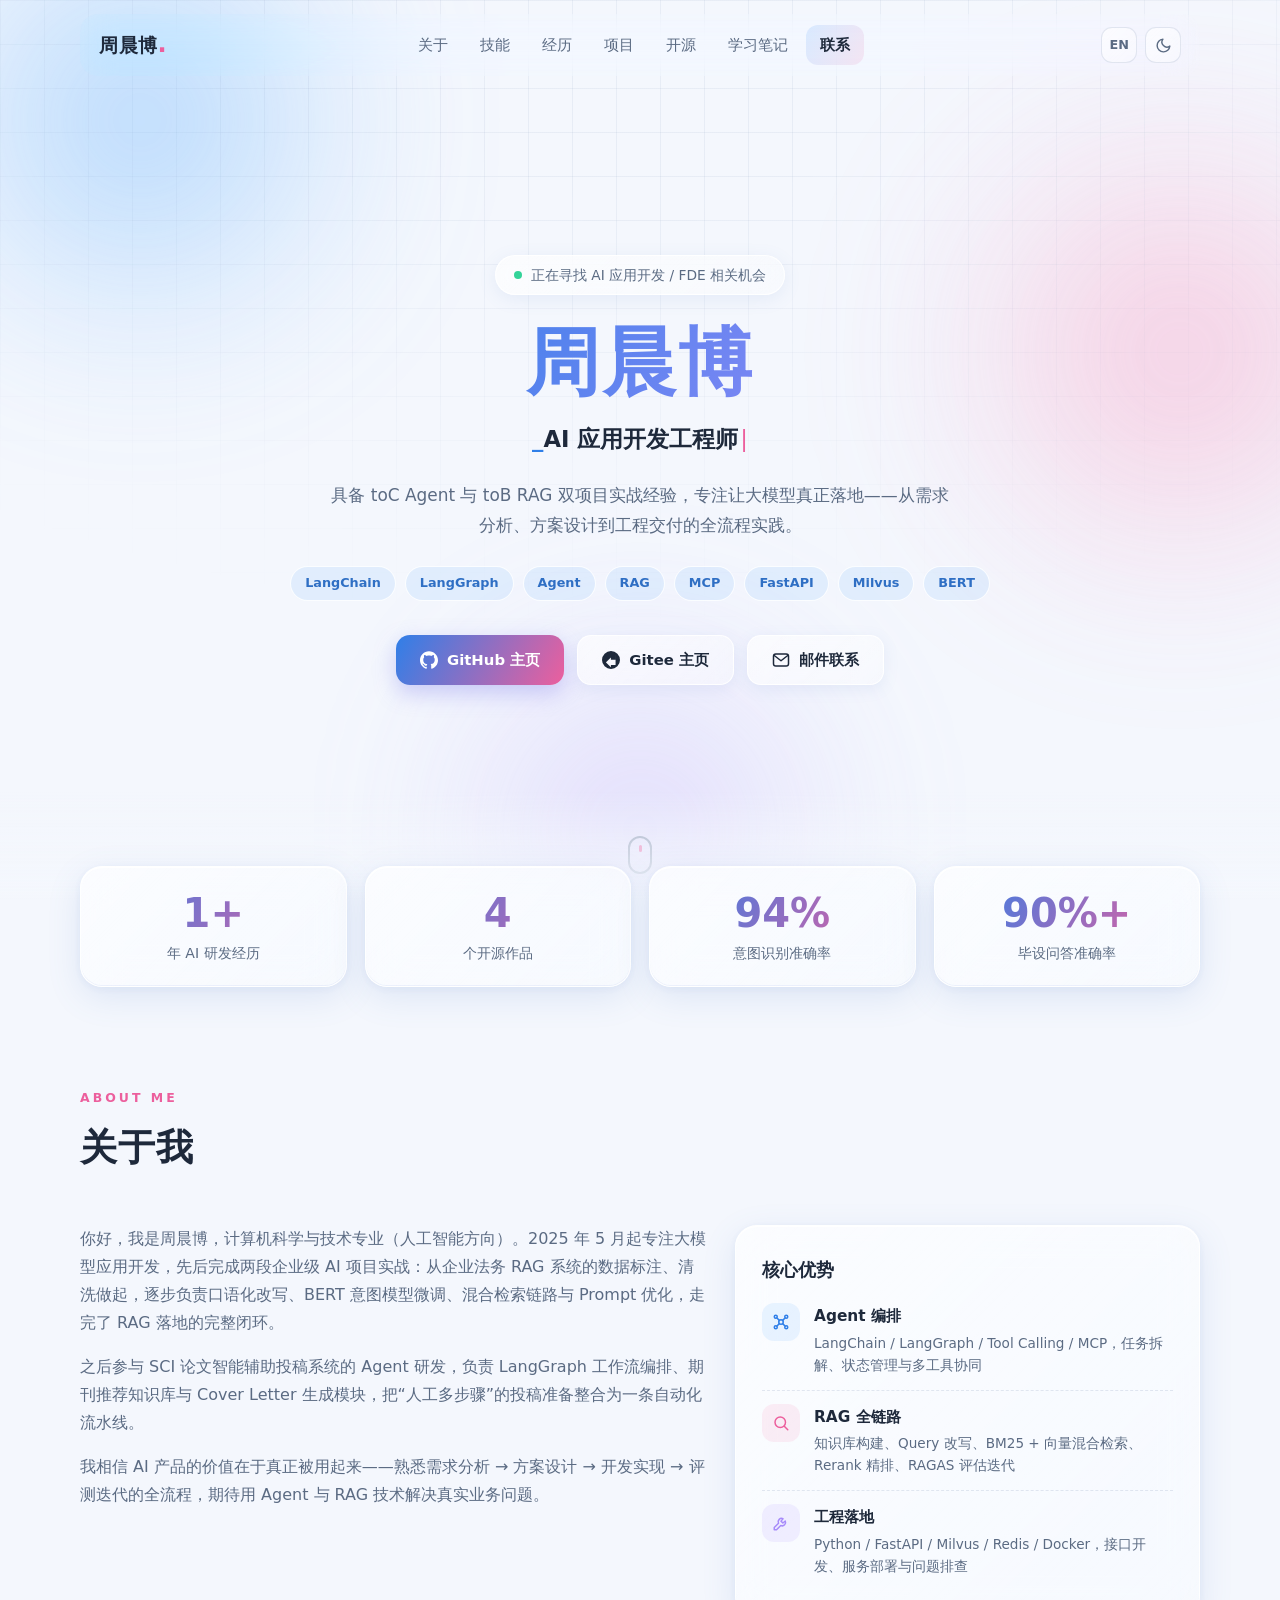
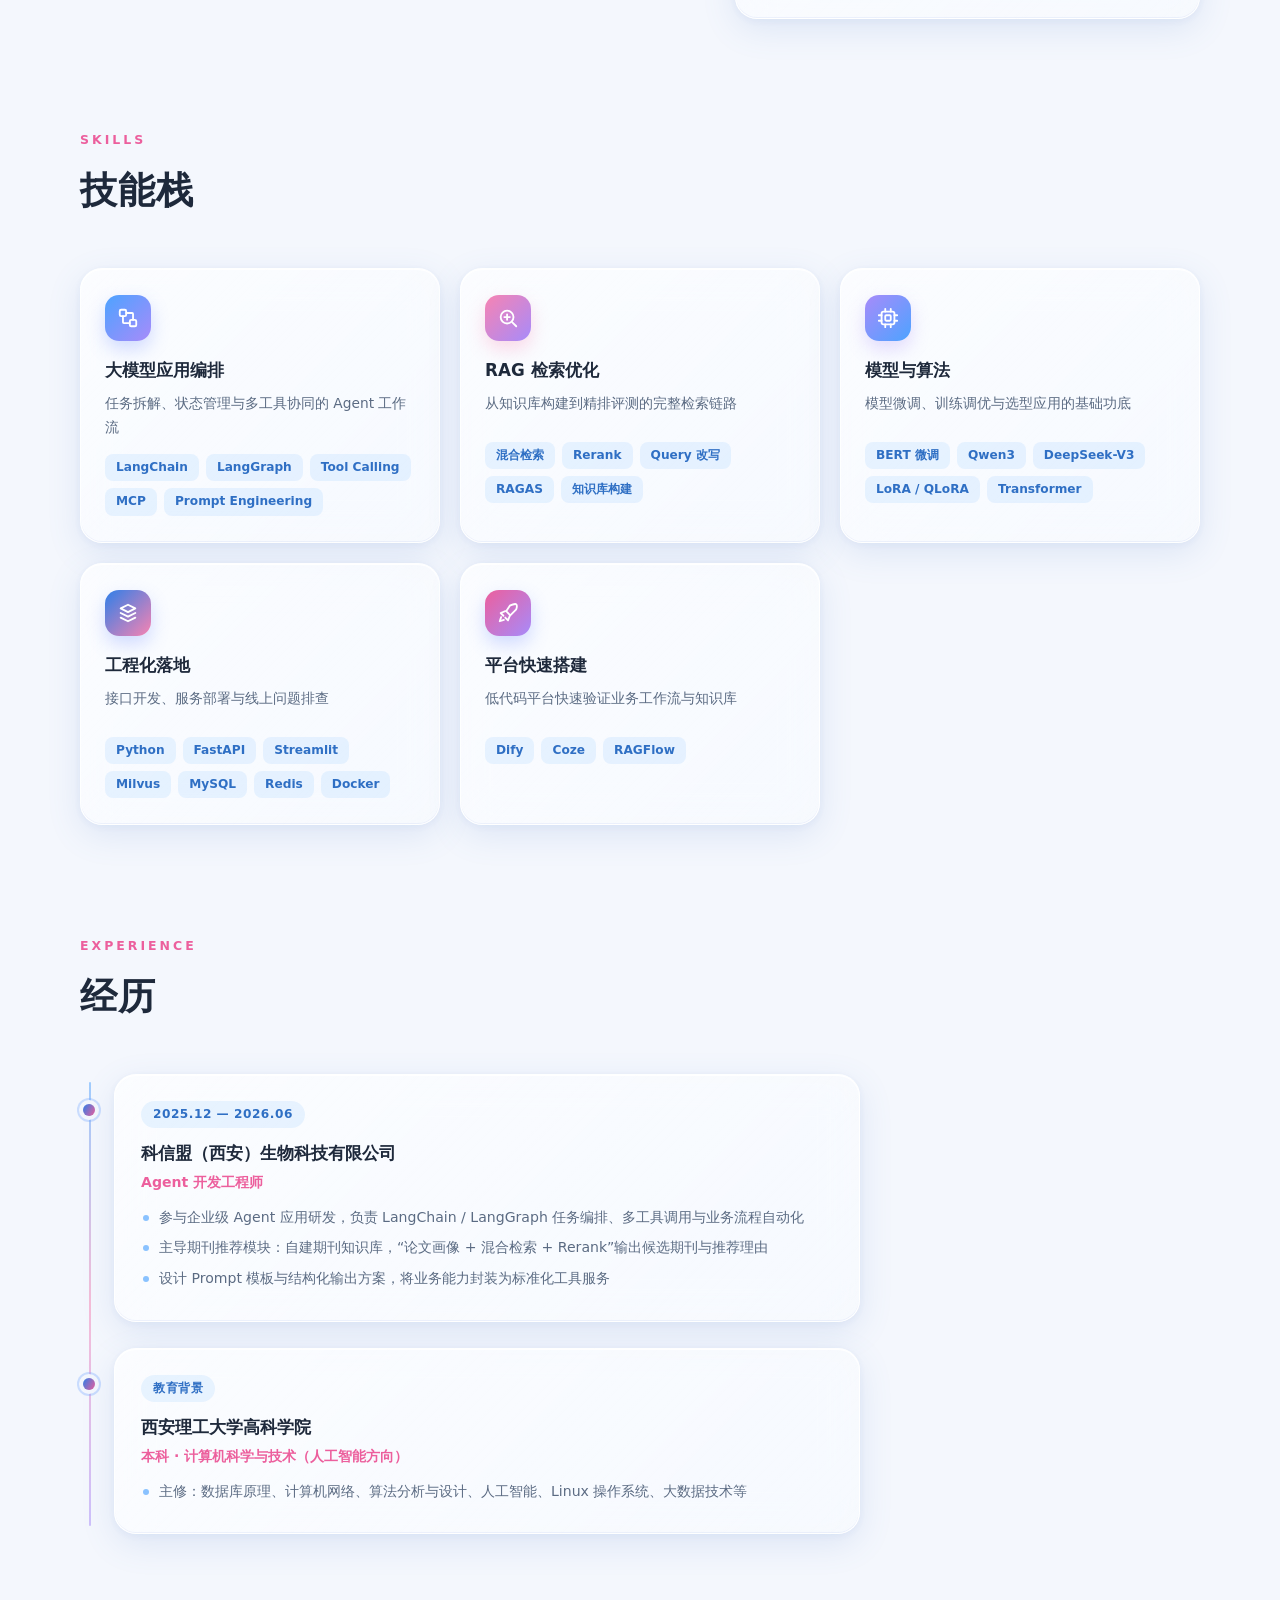
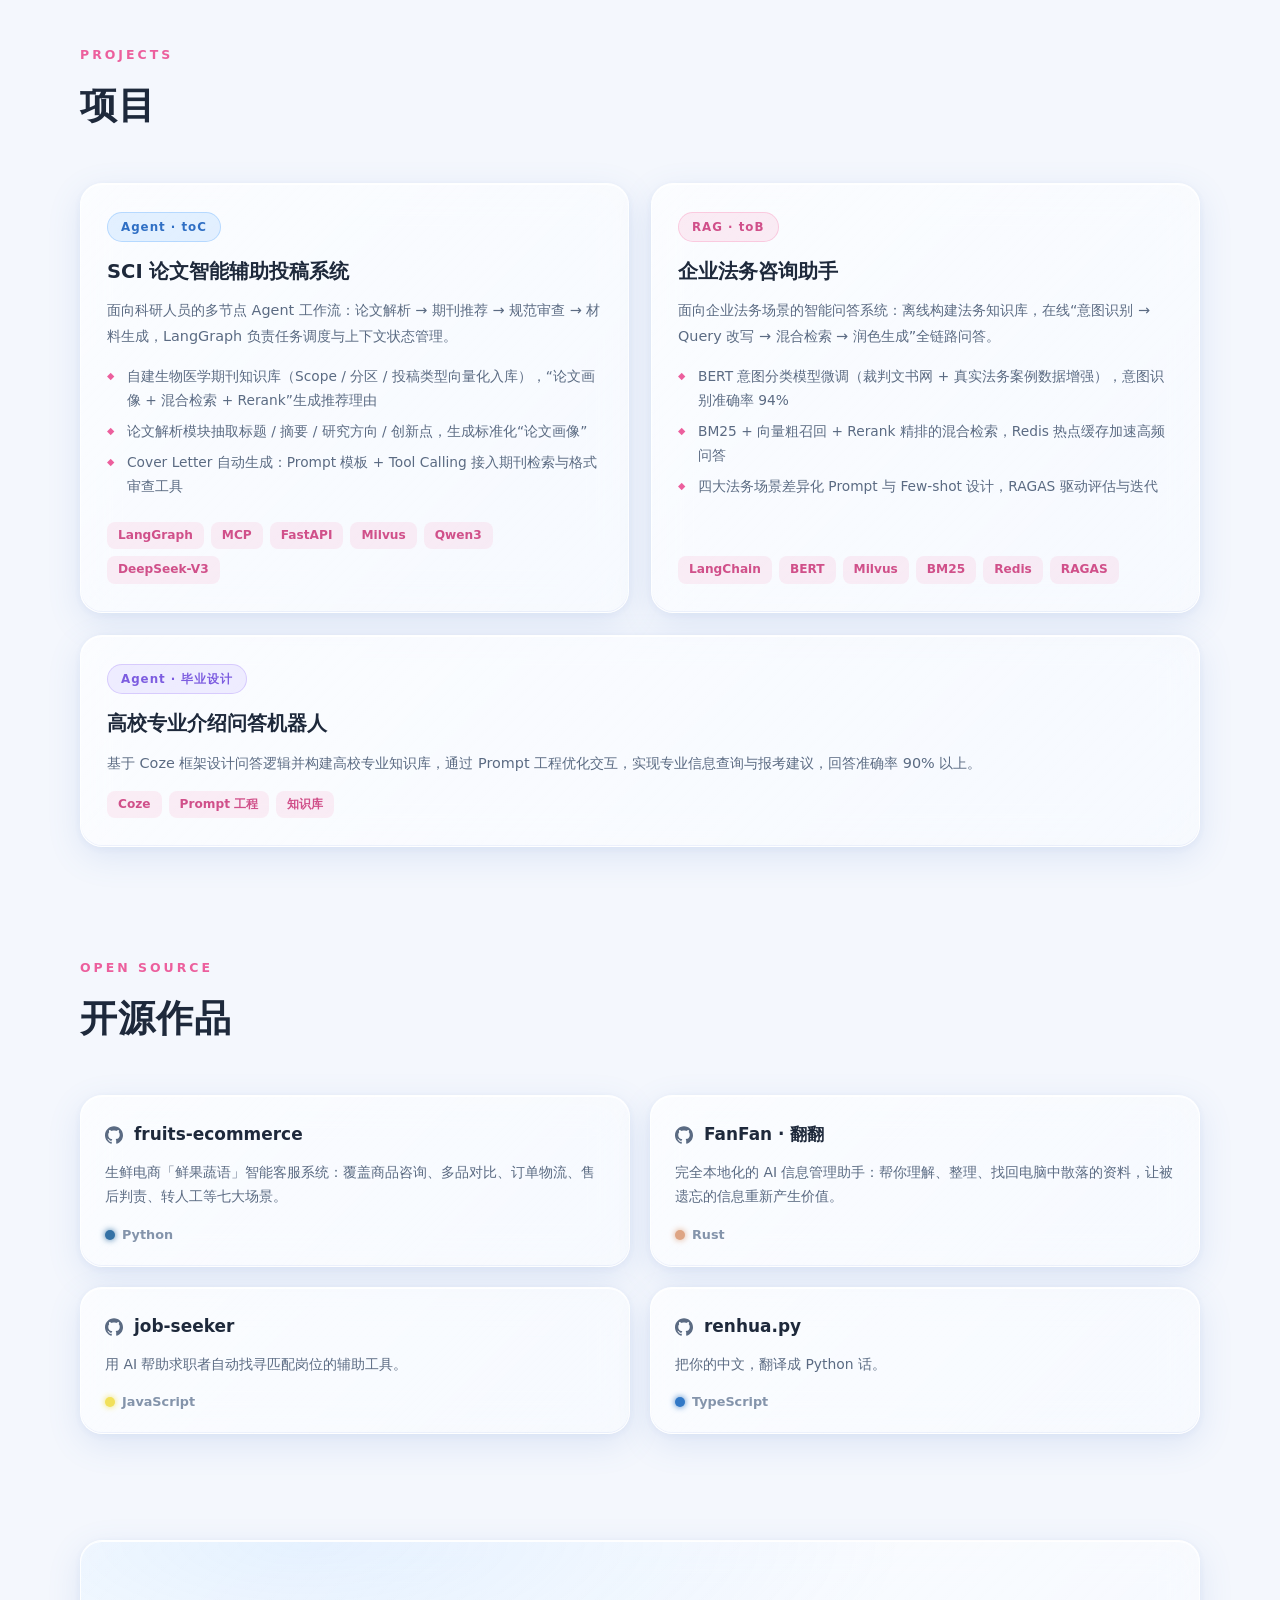
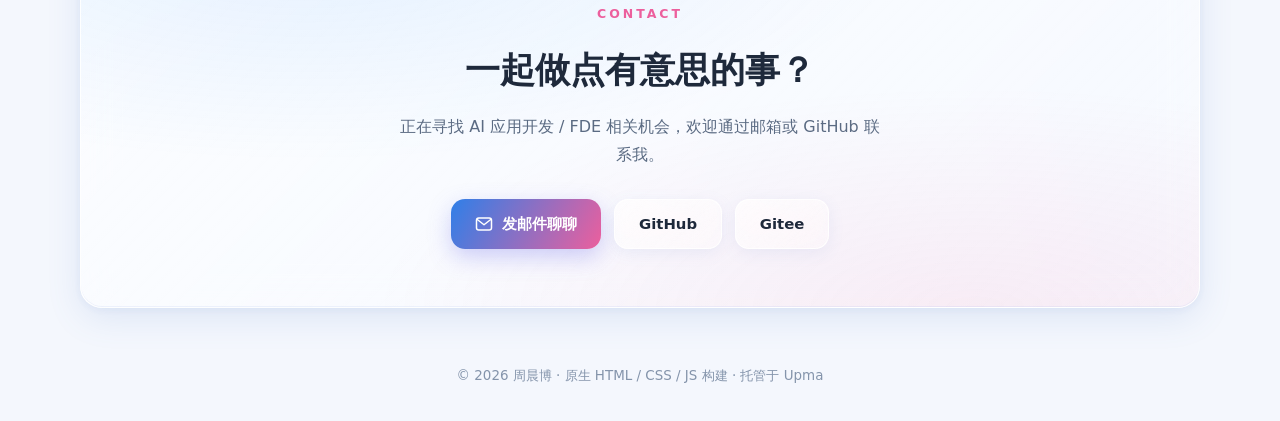
==== commit aa23f403: "feat: 新增学习笔记页（14 章课程知识点，玻璃拟态双栏布局）" ====
--- a/index.html
+++ b/index.html
@@ -47,6 +47,7 @@
         <a href="#experience" data-i18n="nav.exp">经历</a>
         <a href="#projects" data-i18n="nav.projects">项目</a>
         <a href="#opensource" data-i18n="nav.os">开源</a>
+        <a href="notes.html" data-i18n="nav.notes">学习笔记</a>
         <a href="#contact" data-i18n="nav.contact">联系</a>
       </nav>
 
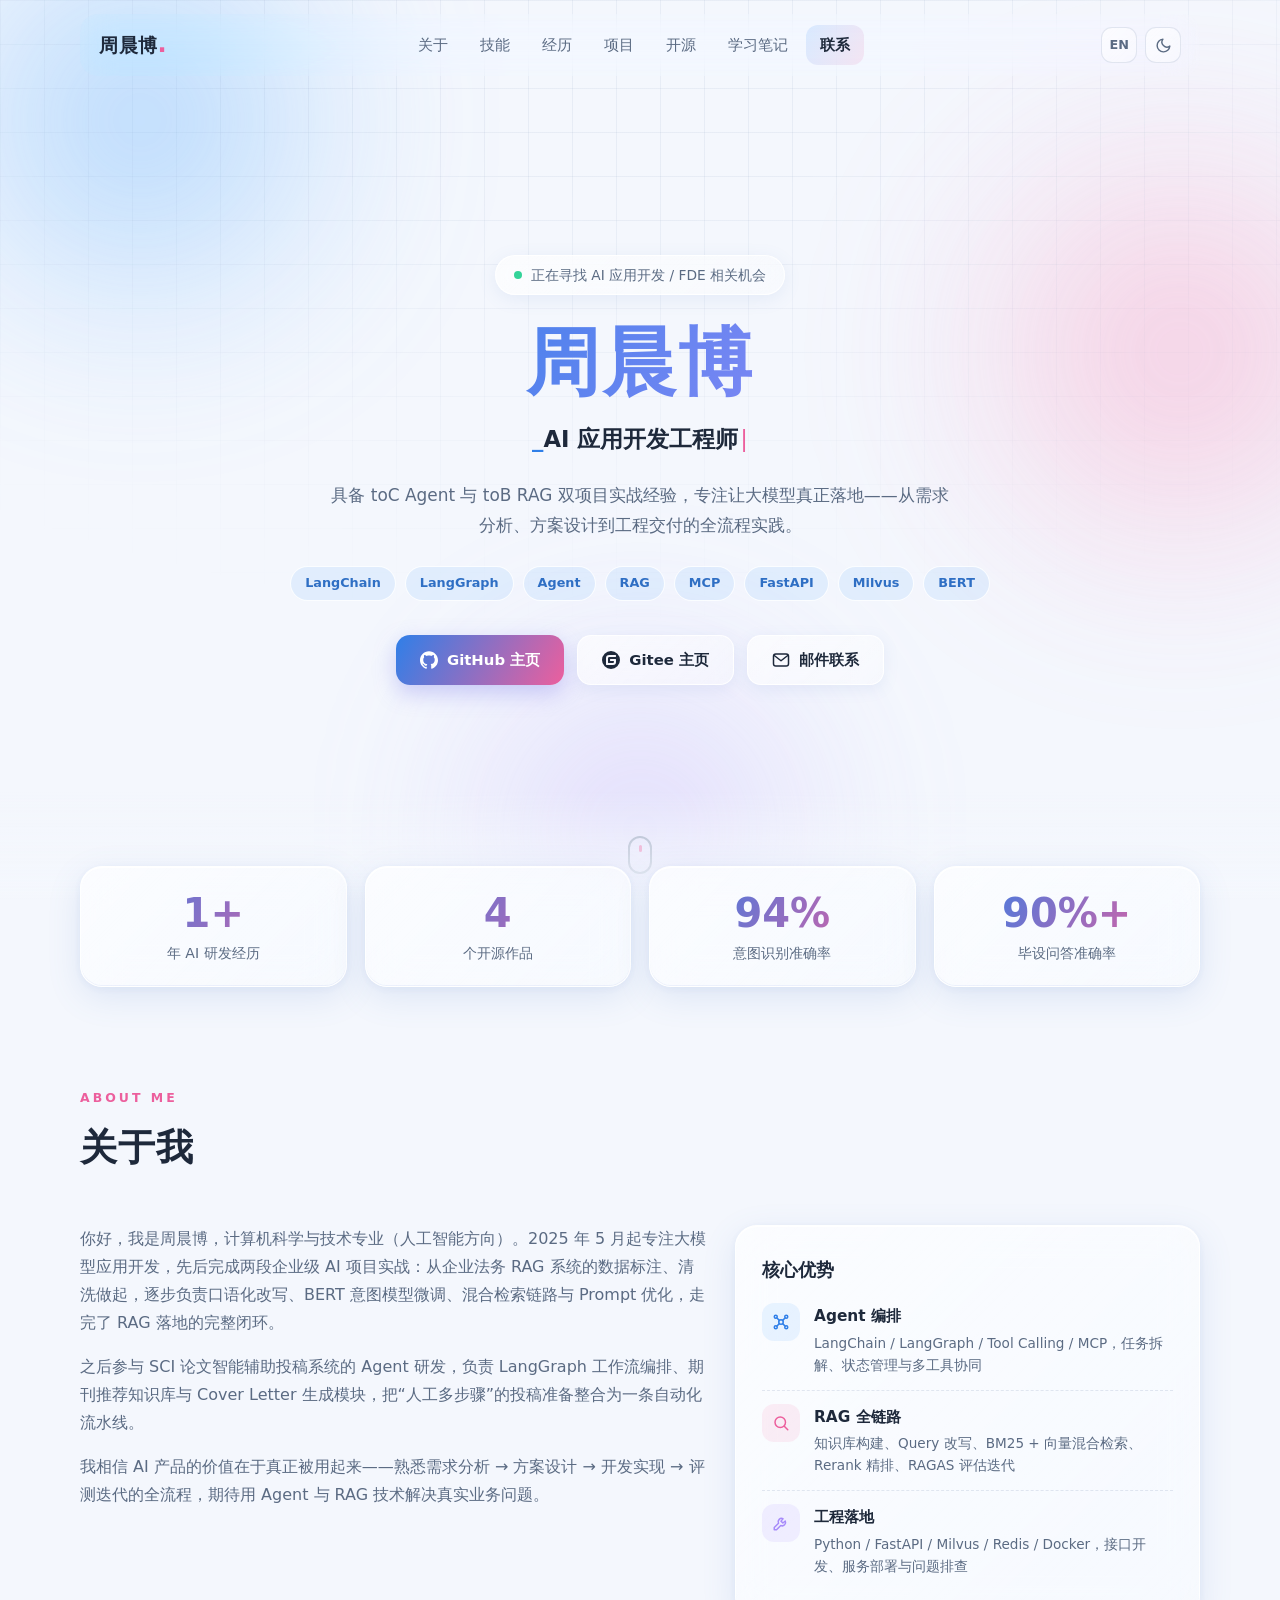
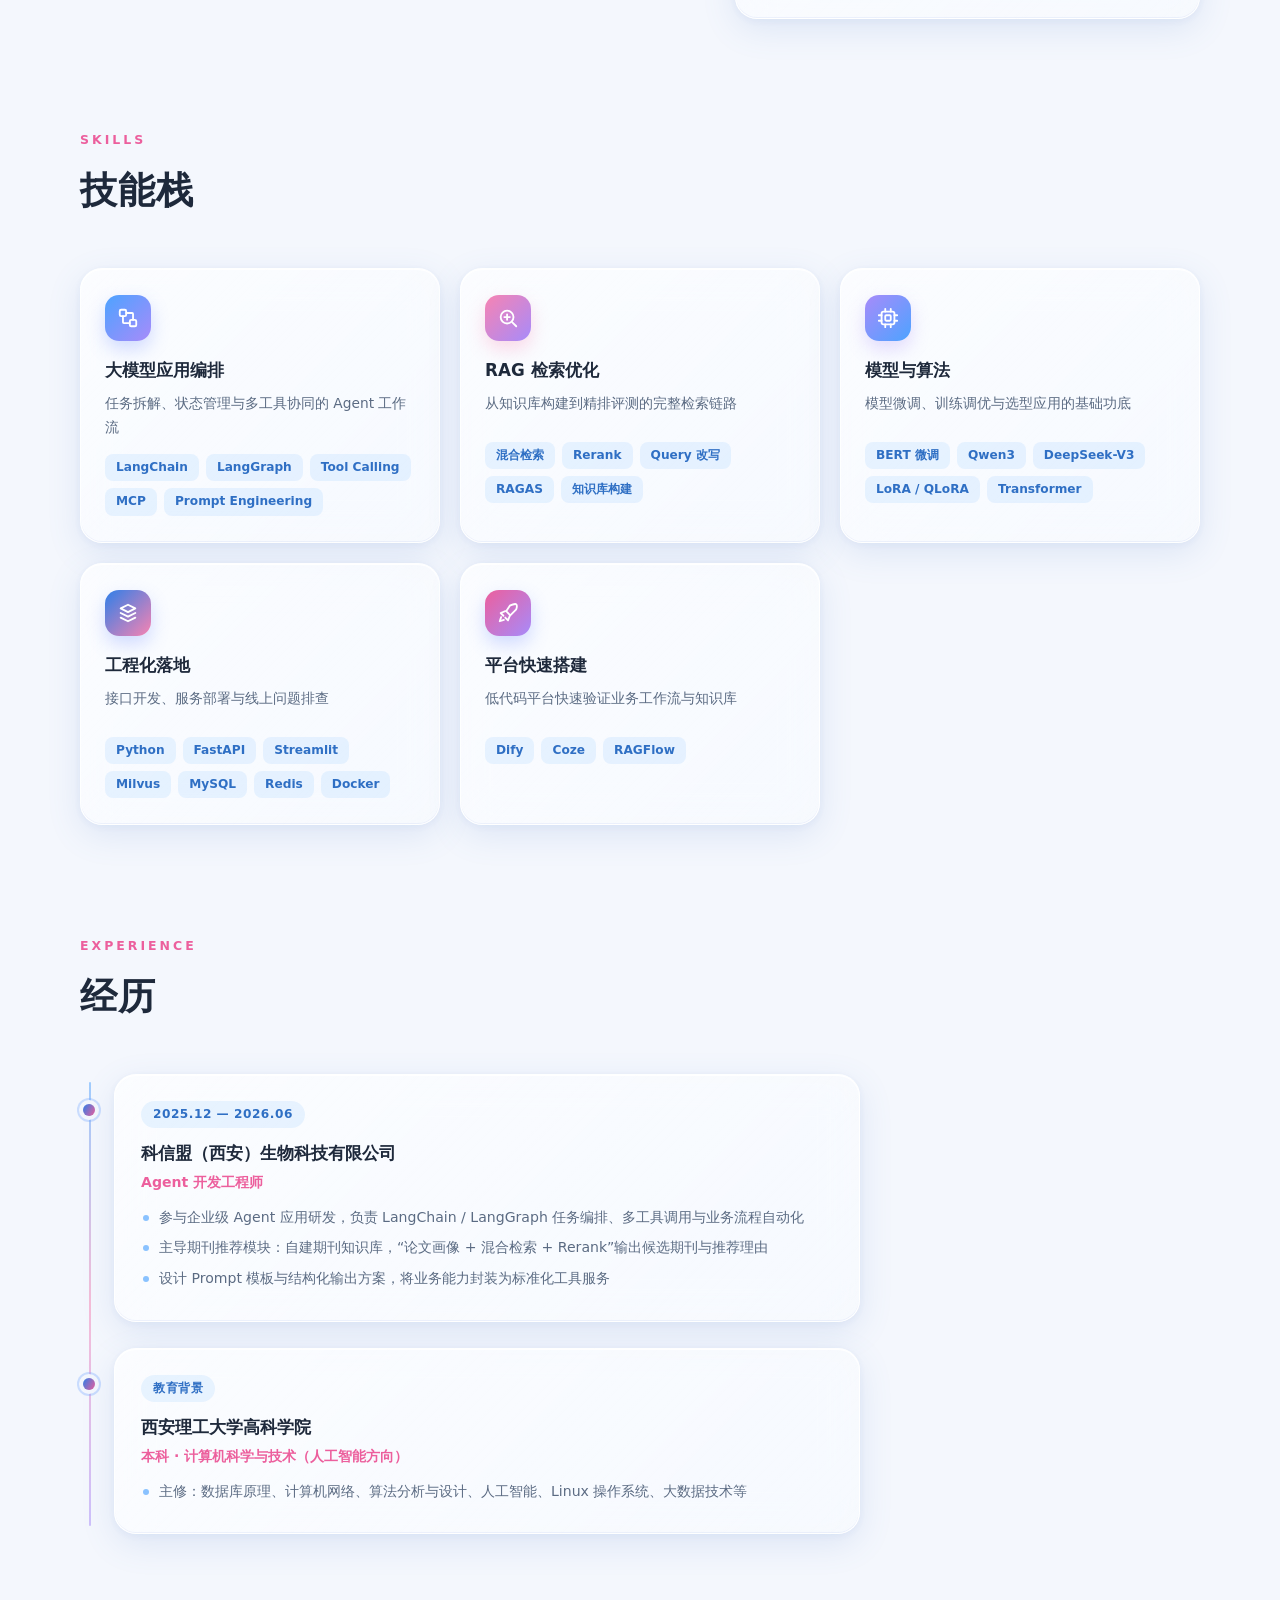
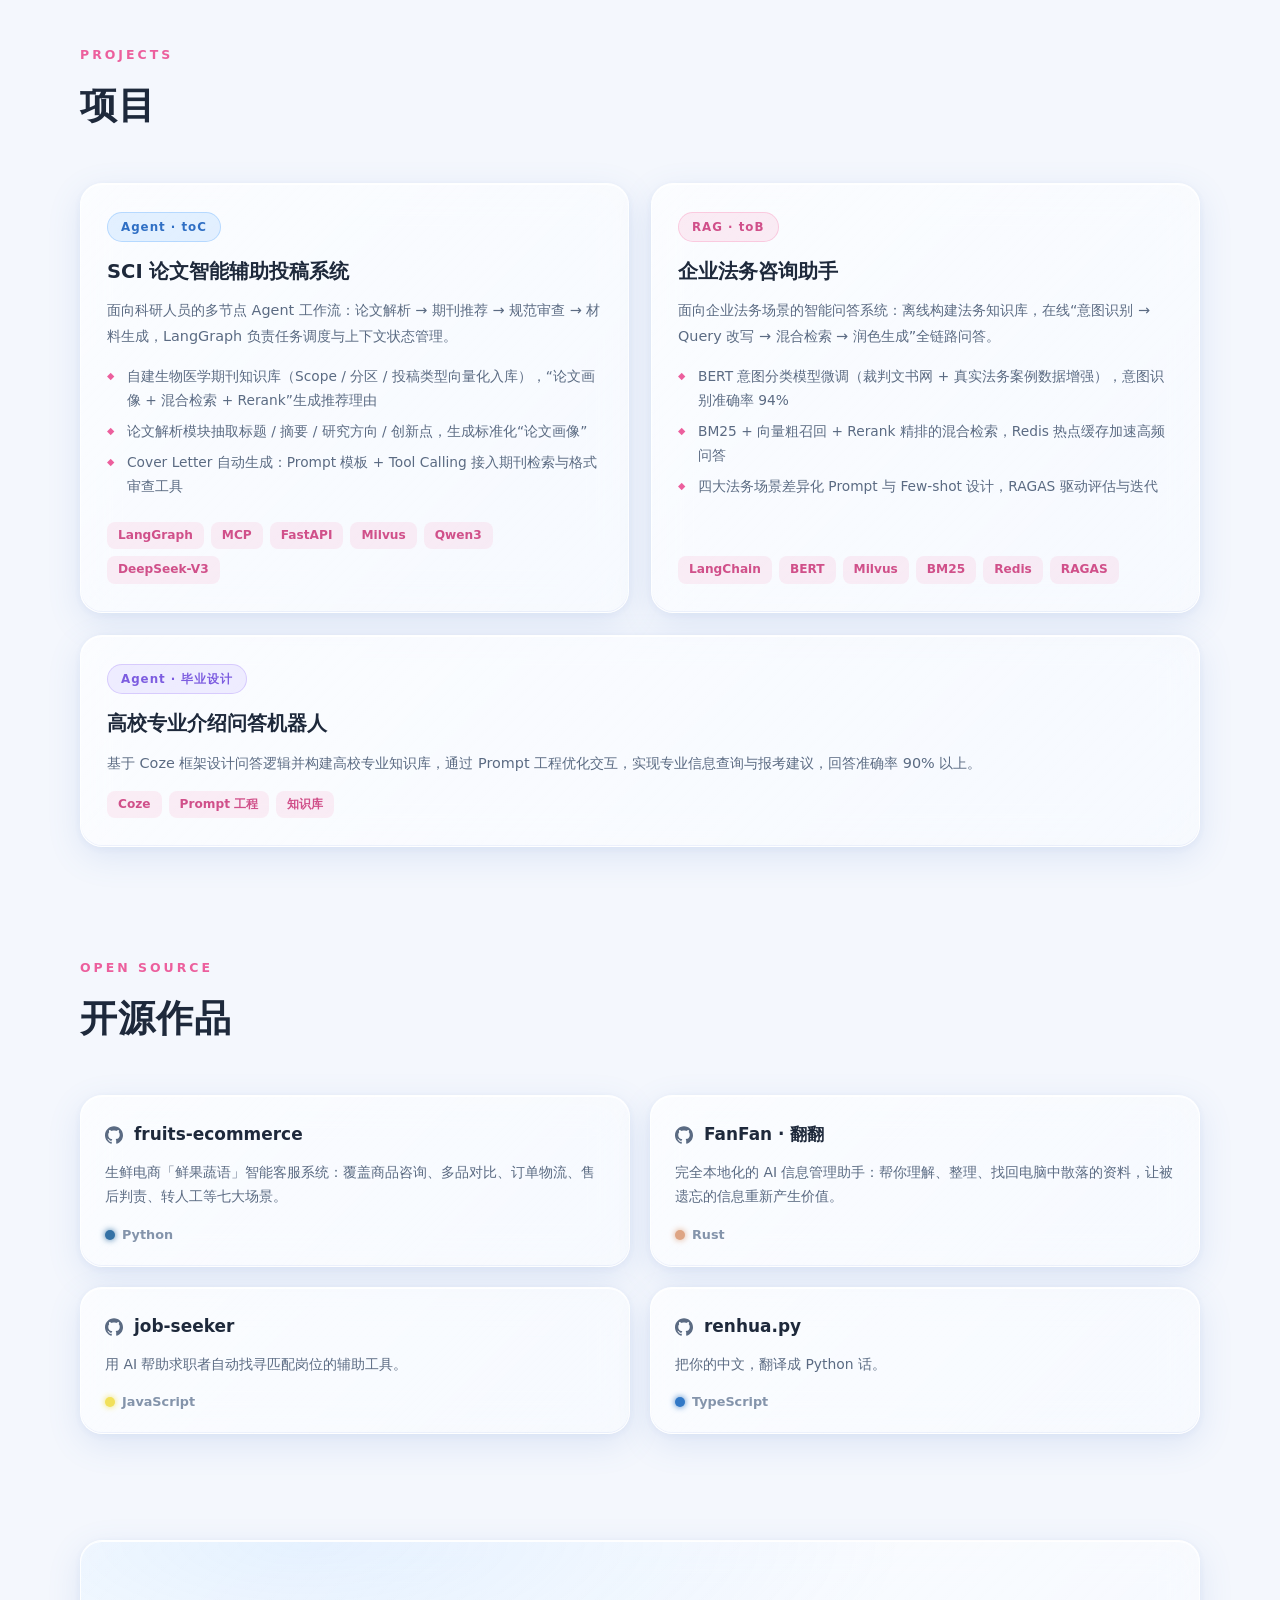
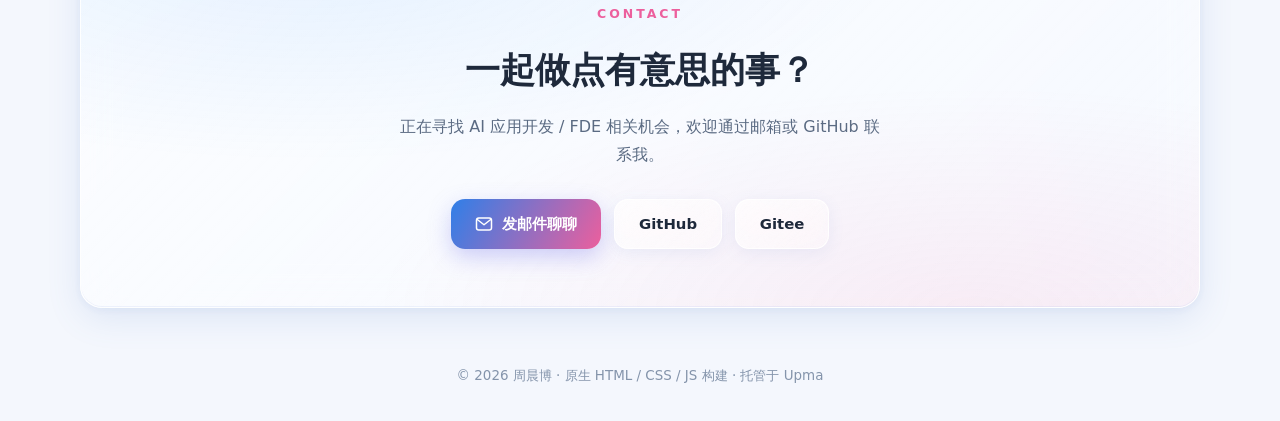
==== commit 6546e2ff: "fix: 更新 Gitee 图标为官方现行版本" ====
--- a/index.html
+++ b/index.html
@@ -83,7 +83,7 @@
             <span data-i18n="hero.btn_github">GitHub 主页</span>
           </a>
           <a class="btn btn-glass" href="https://gitee.com/chatbotzhou" target="_blank" rel="noopener">
-            <svg width="18" height="18" viewBox="0 0 24 24" fill="currentColor" aria-hidden="true"><path d="M11.984 0A12 12 0 0 0 0 12a12 12 0 0 0 12 12 12 12 0 0 0 12-12A12 12 0 0 0 12 0a12 12 0 0 0-.016 0zm6.09 5.333H18.1v13.334h-6.23V21.3a.2.2 0 0 1-.35.133L5.4 15.3a.2.2 0 0 1 0-.266l6.12-6.134a.2.2 0 0 1 .35.133v2.634h6.2z"/></svg>
+            <svg width="18" height="18" viewBox="0 0 24 24" fill="currentColor" aria-hidden="true"><path d="M11.984 0A12 12 0 0 0 0 12a12 12 0 0 0 12 12 12 12 0 0 0 12-12A12 12 0 0 0 12 0a12 12 0 0 0-.016 0zm6.09 5.333c.328 0 .593.266.592.593v1.482a.594.594 0 0 1-.593.592H9.777c-.982 0-1.778.796-1.778 1.778v5.63c0 .327.266.592.593.592h5.63c.982 0 1.778-.796 1.778-1.778v-.296a.593.593 0 0 0-.592-.593h-4.15a.592.592 0 0 1-.592-.592v-1.482a.593.593 0 0 1 .593-.592h6.815c.327 0 .593.265.593.592v3.408a4 4 0 0 1-4 4H5.926a.593.593 0 0 1-.593-.593V9.778a4.444 4.444 0 0 1 4.445-4.444h8.296Z"/></svg>
             <span data-i18n="hero.btn_gitee">Gitee 主页</span>
           </a>
           <a class="btn btn-glass js-email-btn" href="mailto:chatbotzhou@163.com">
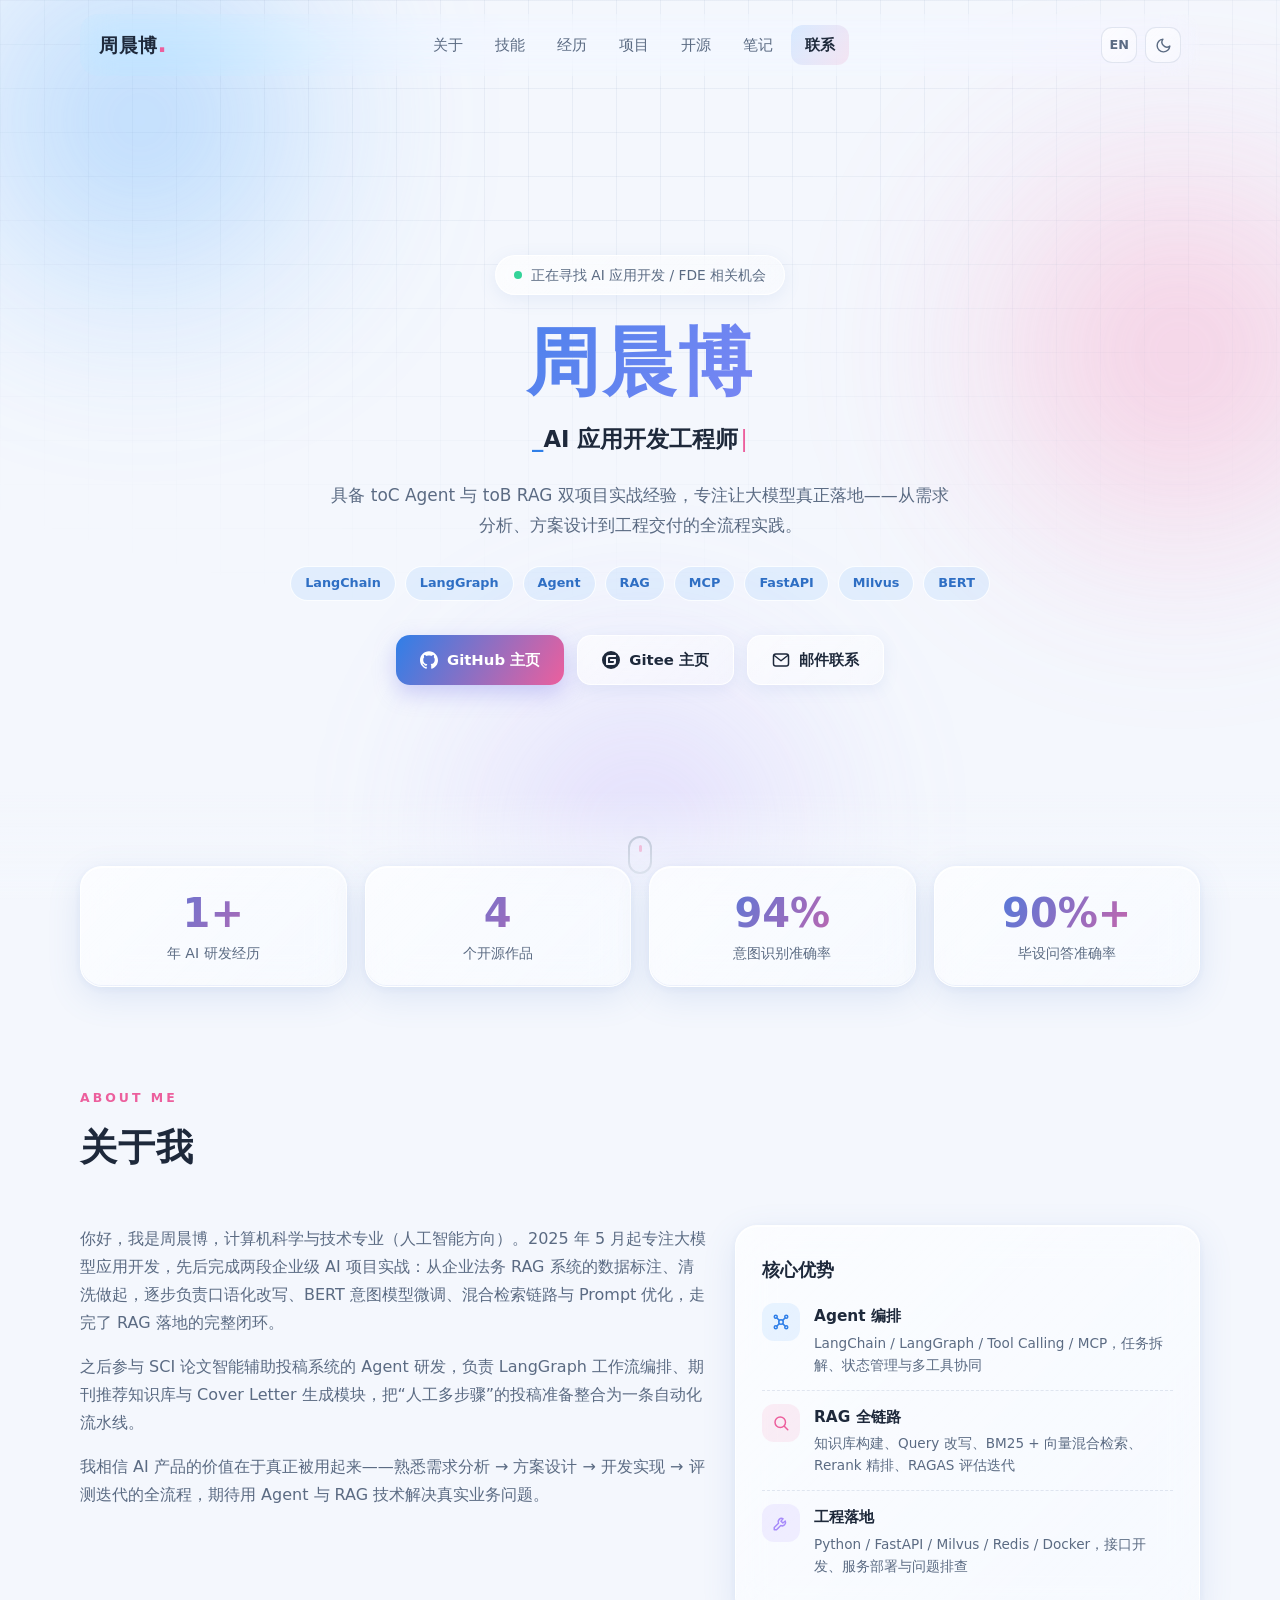
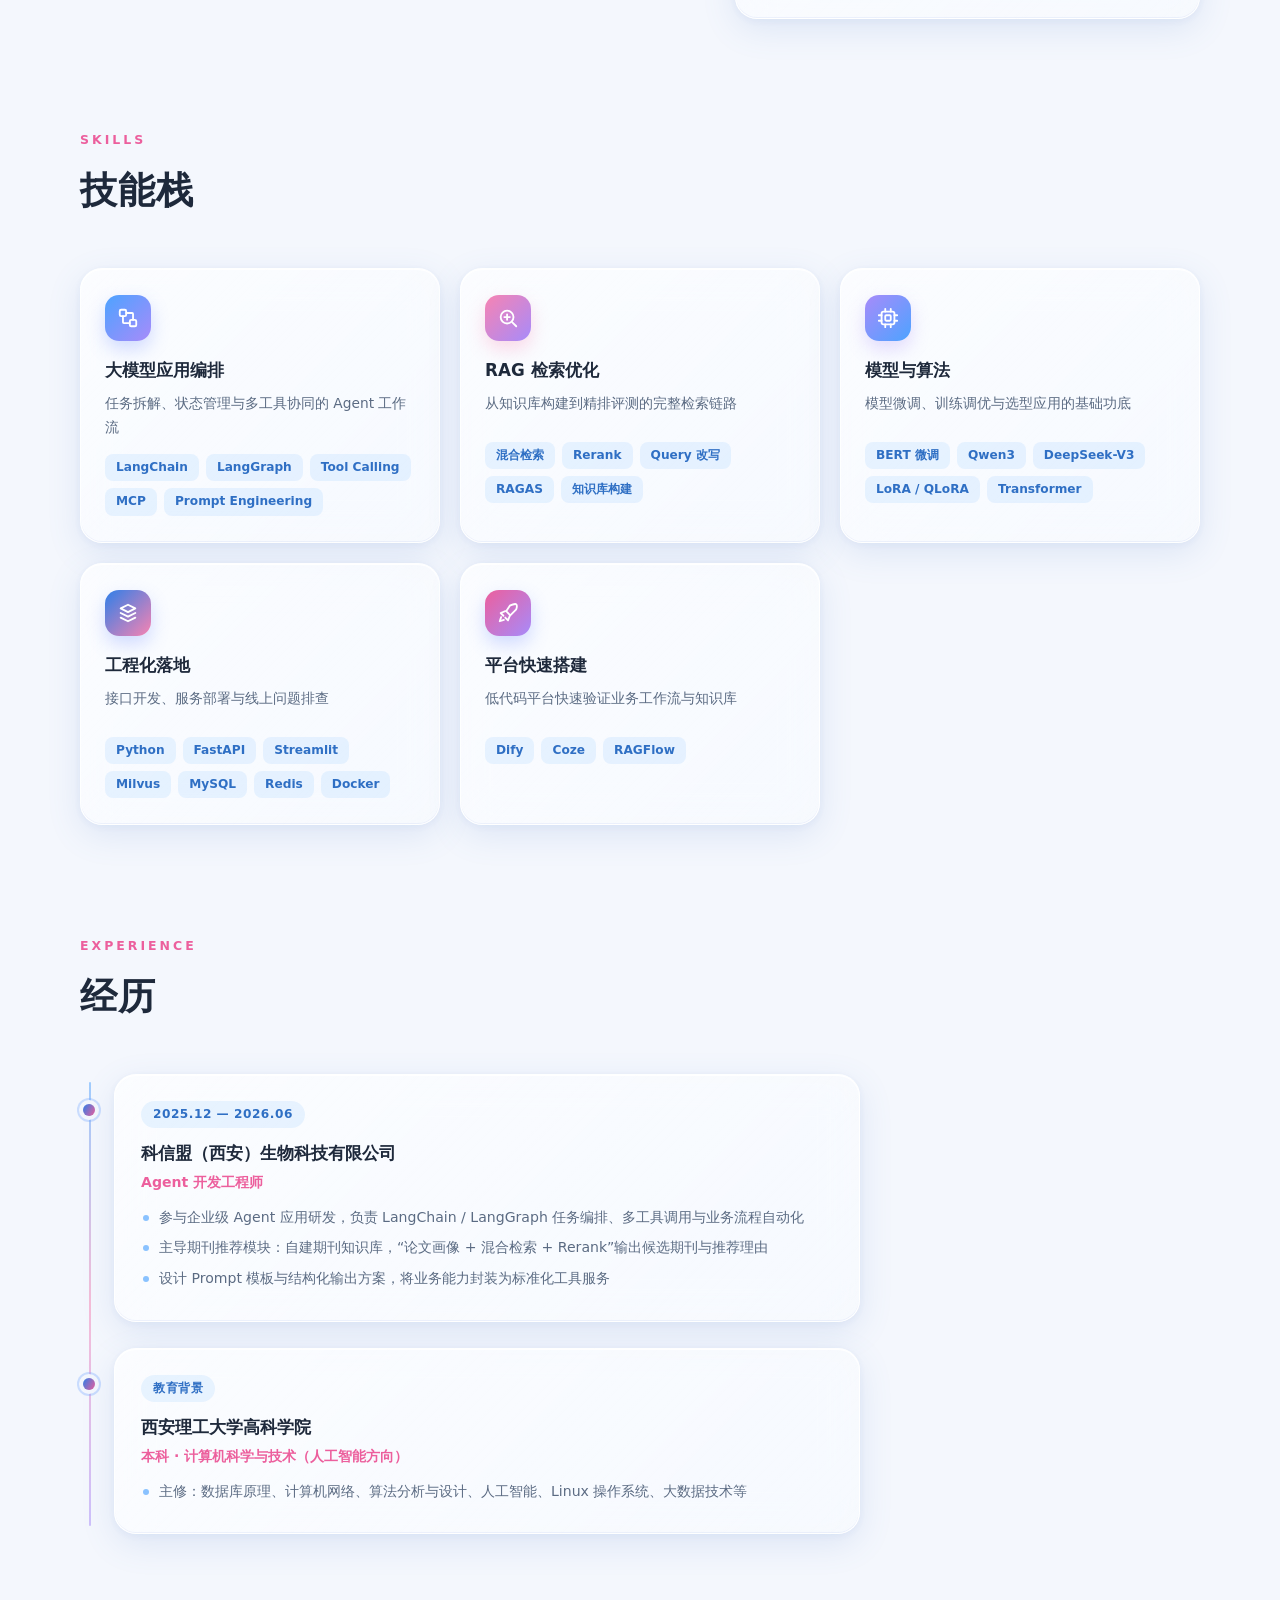
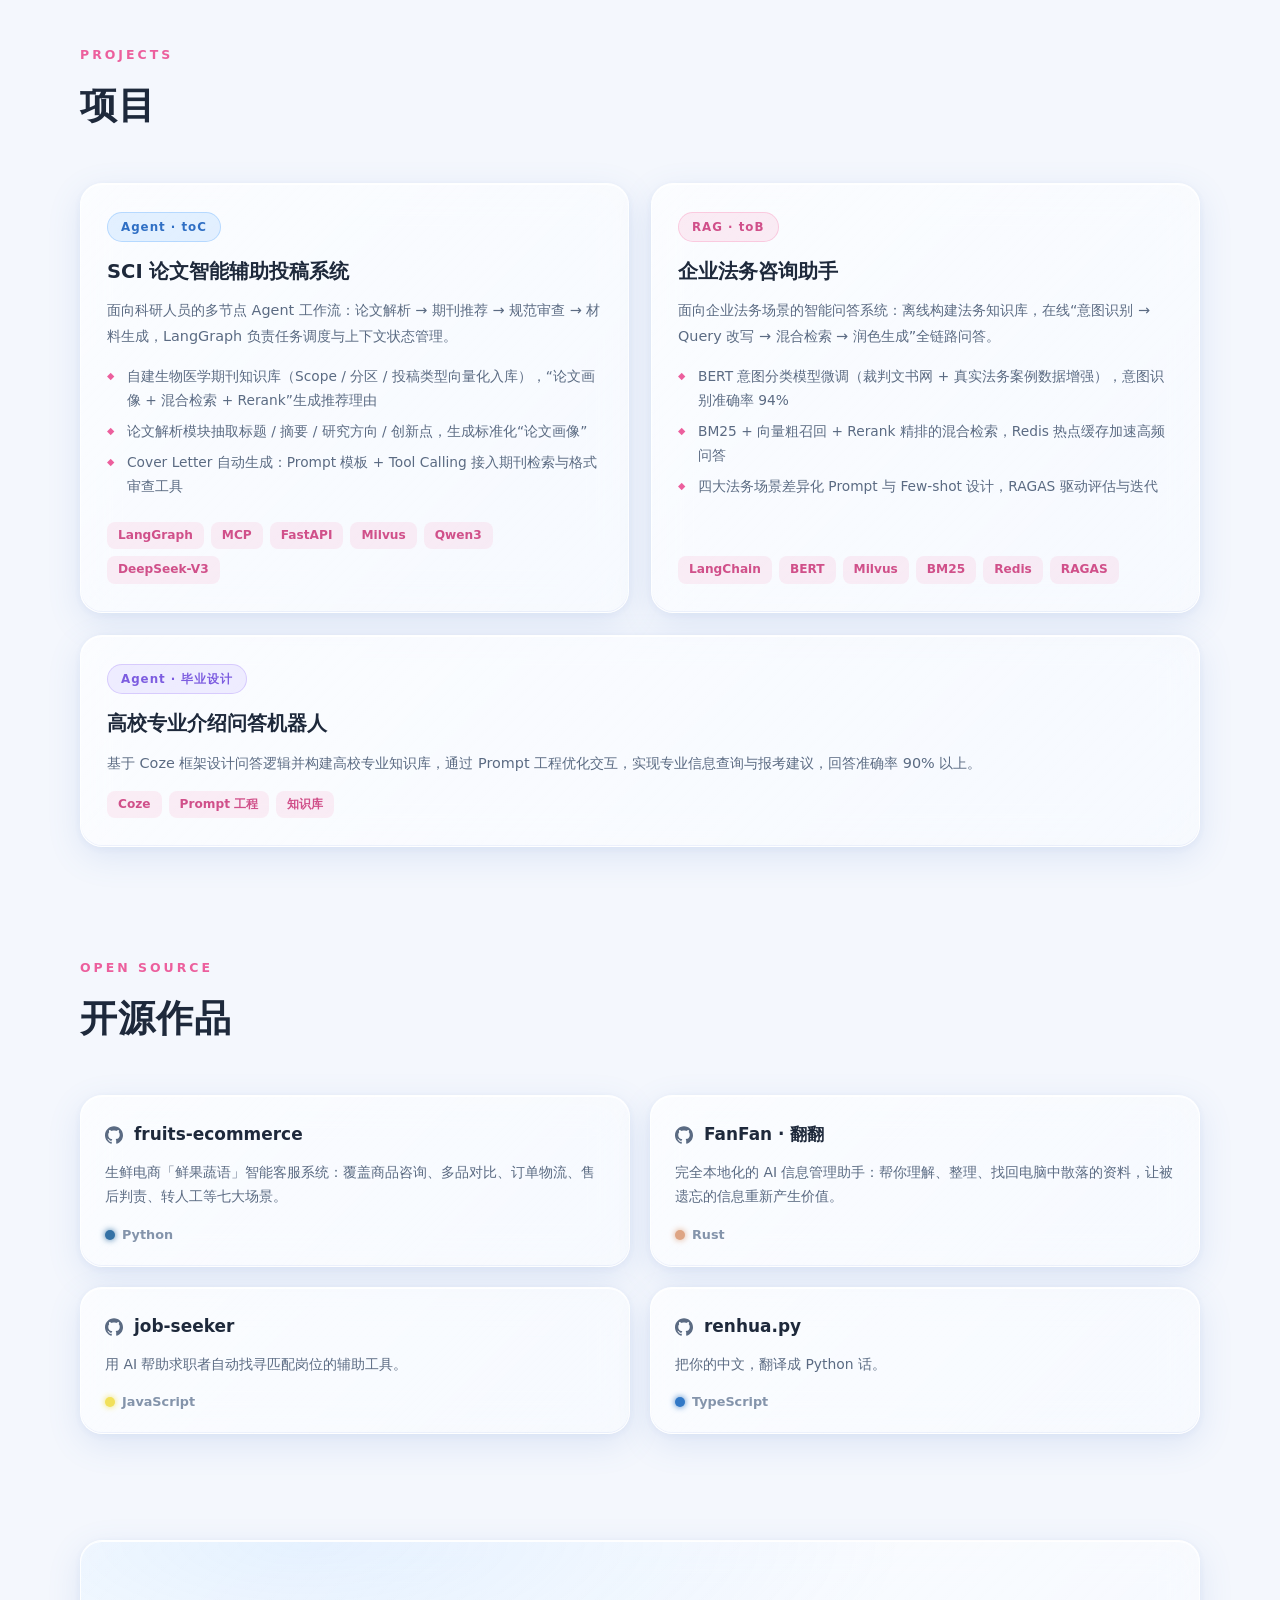
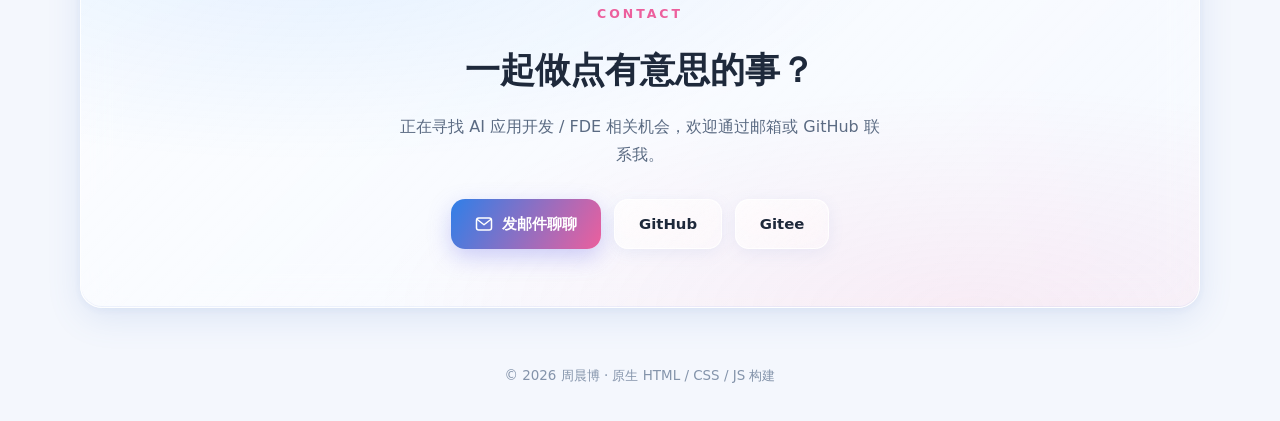
==== commit b1c27b73: "style: 页脚移除托管相关表述" ====
--- a/index.html
+++ b/index.html
@@ -358,7 +358,7 @@
   </main>
 
   <footer class="footer">
-    <p><span data-i18n="footer.built">© 2026 周晨博 · 原生 HTML / CSS / JS 构建</span> · <span data-i18n="footer.hosted">托管于 Upma</span></p>
+    <p><span data-i18n="footer.built">© 2026 周晨博 · 原生 HTML / CSS / JS 构建</span></p>
   </footer>
 
   <!-- 邮箱弹窗 -->
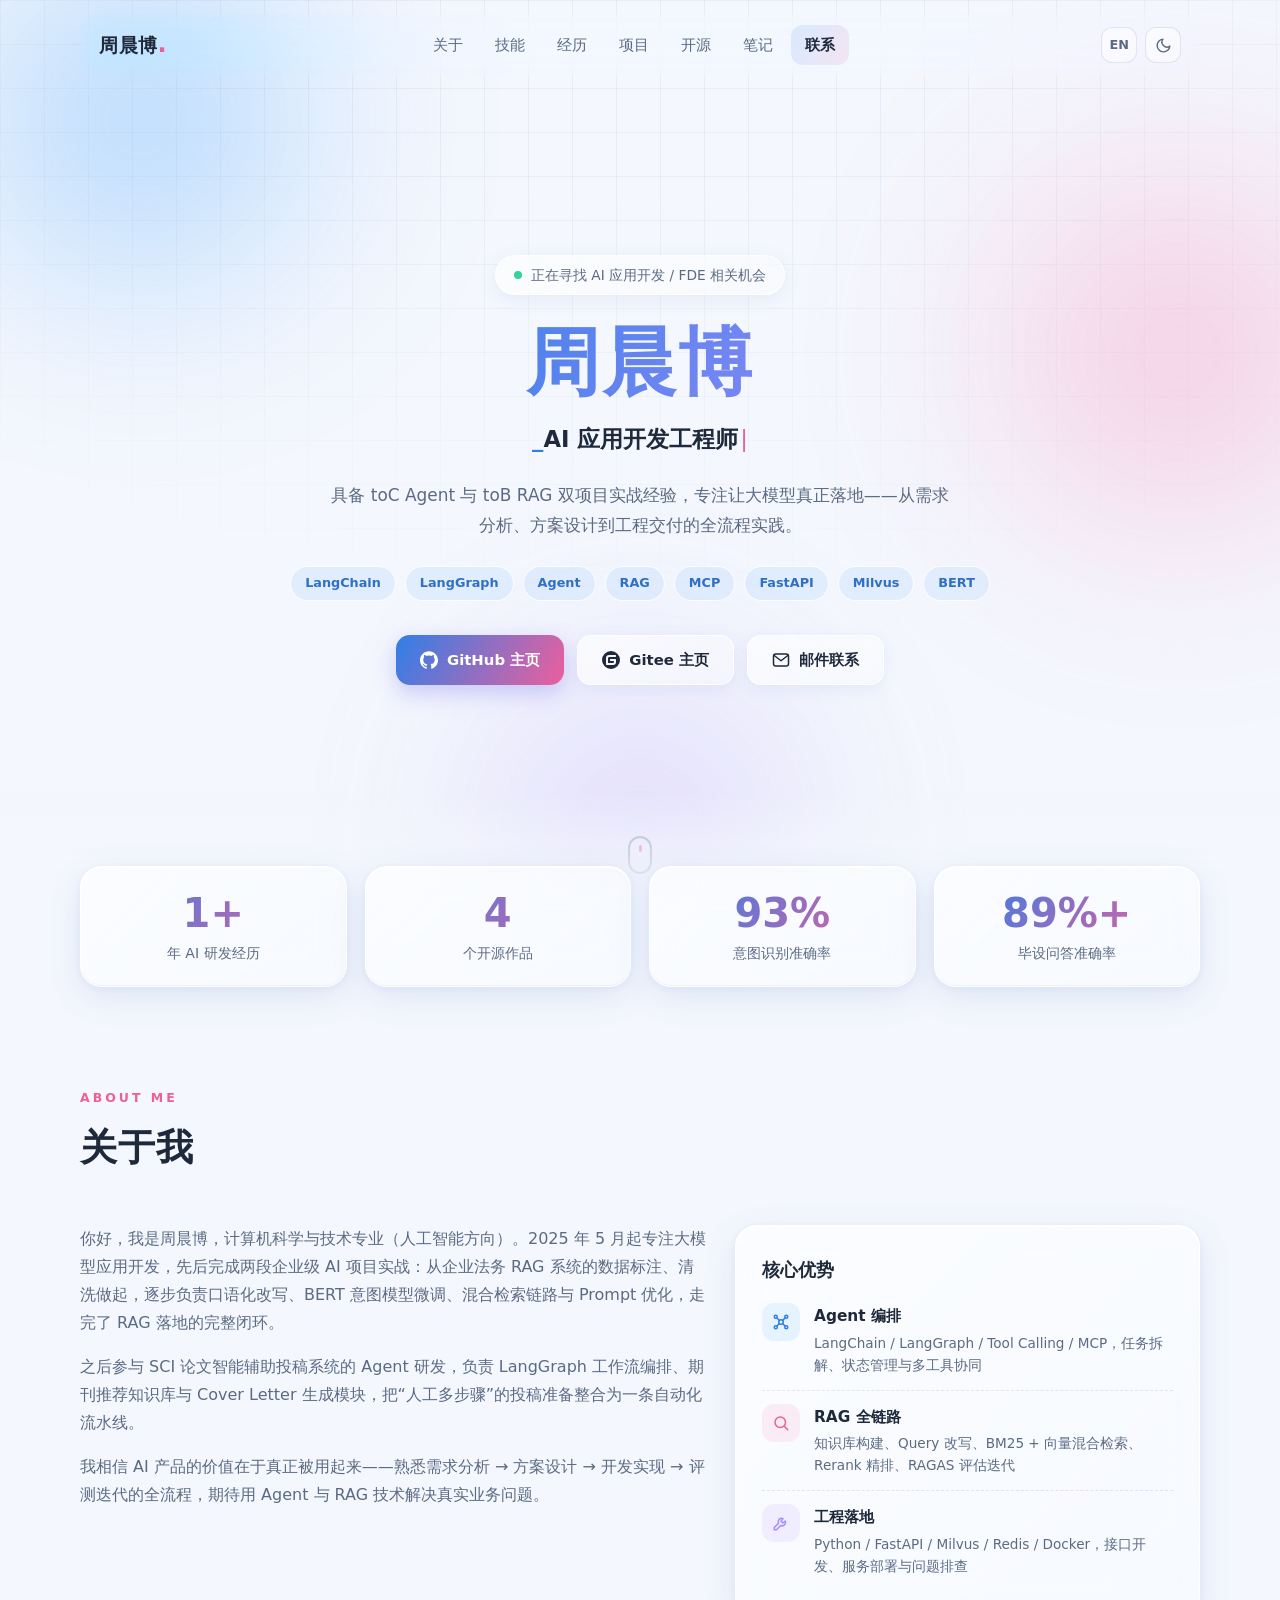
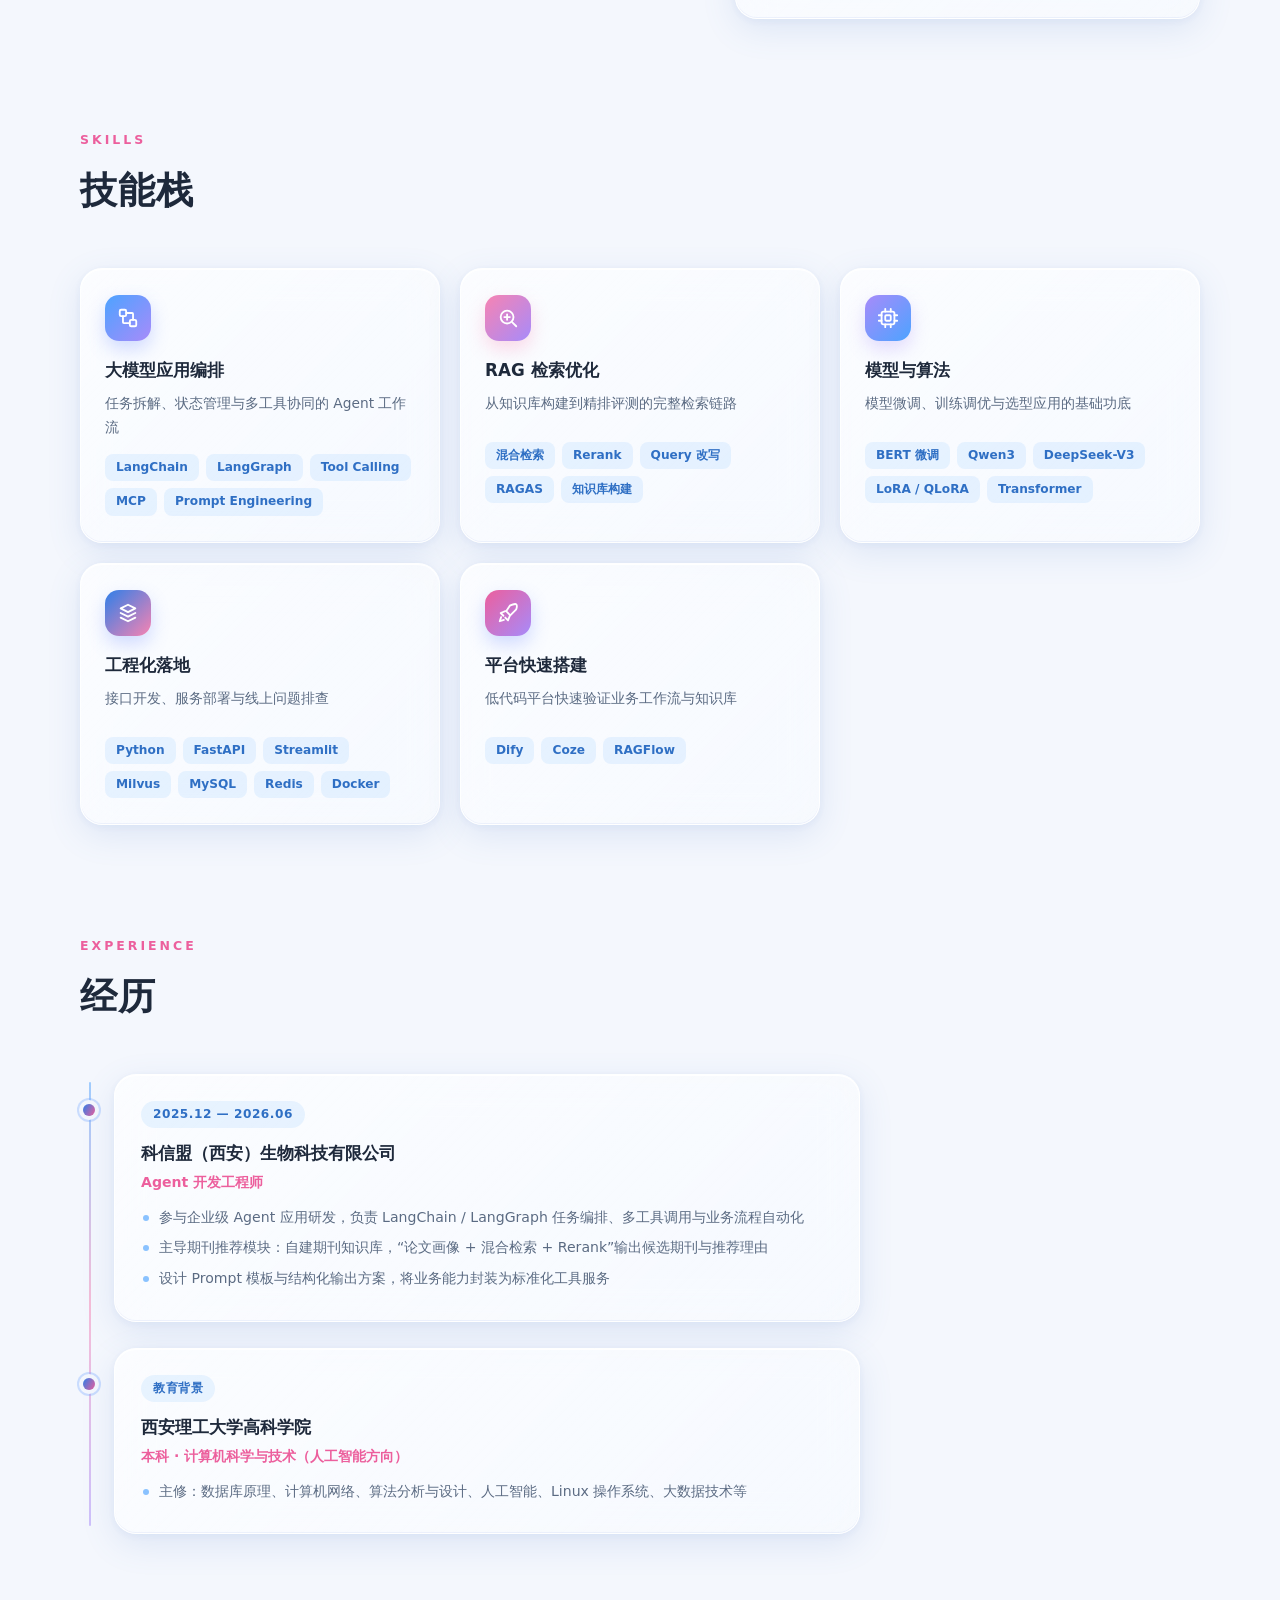
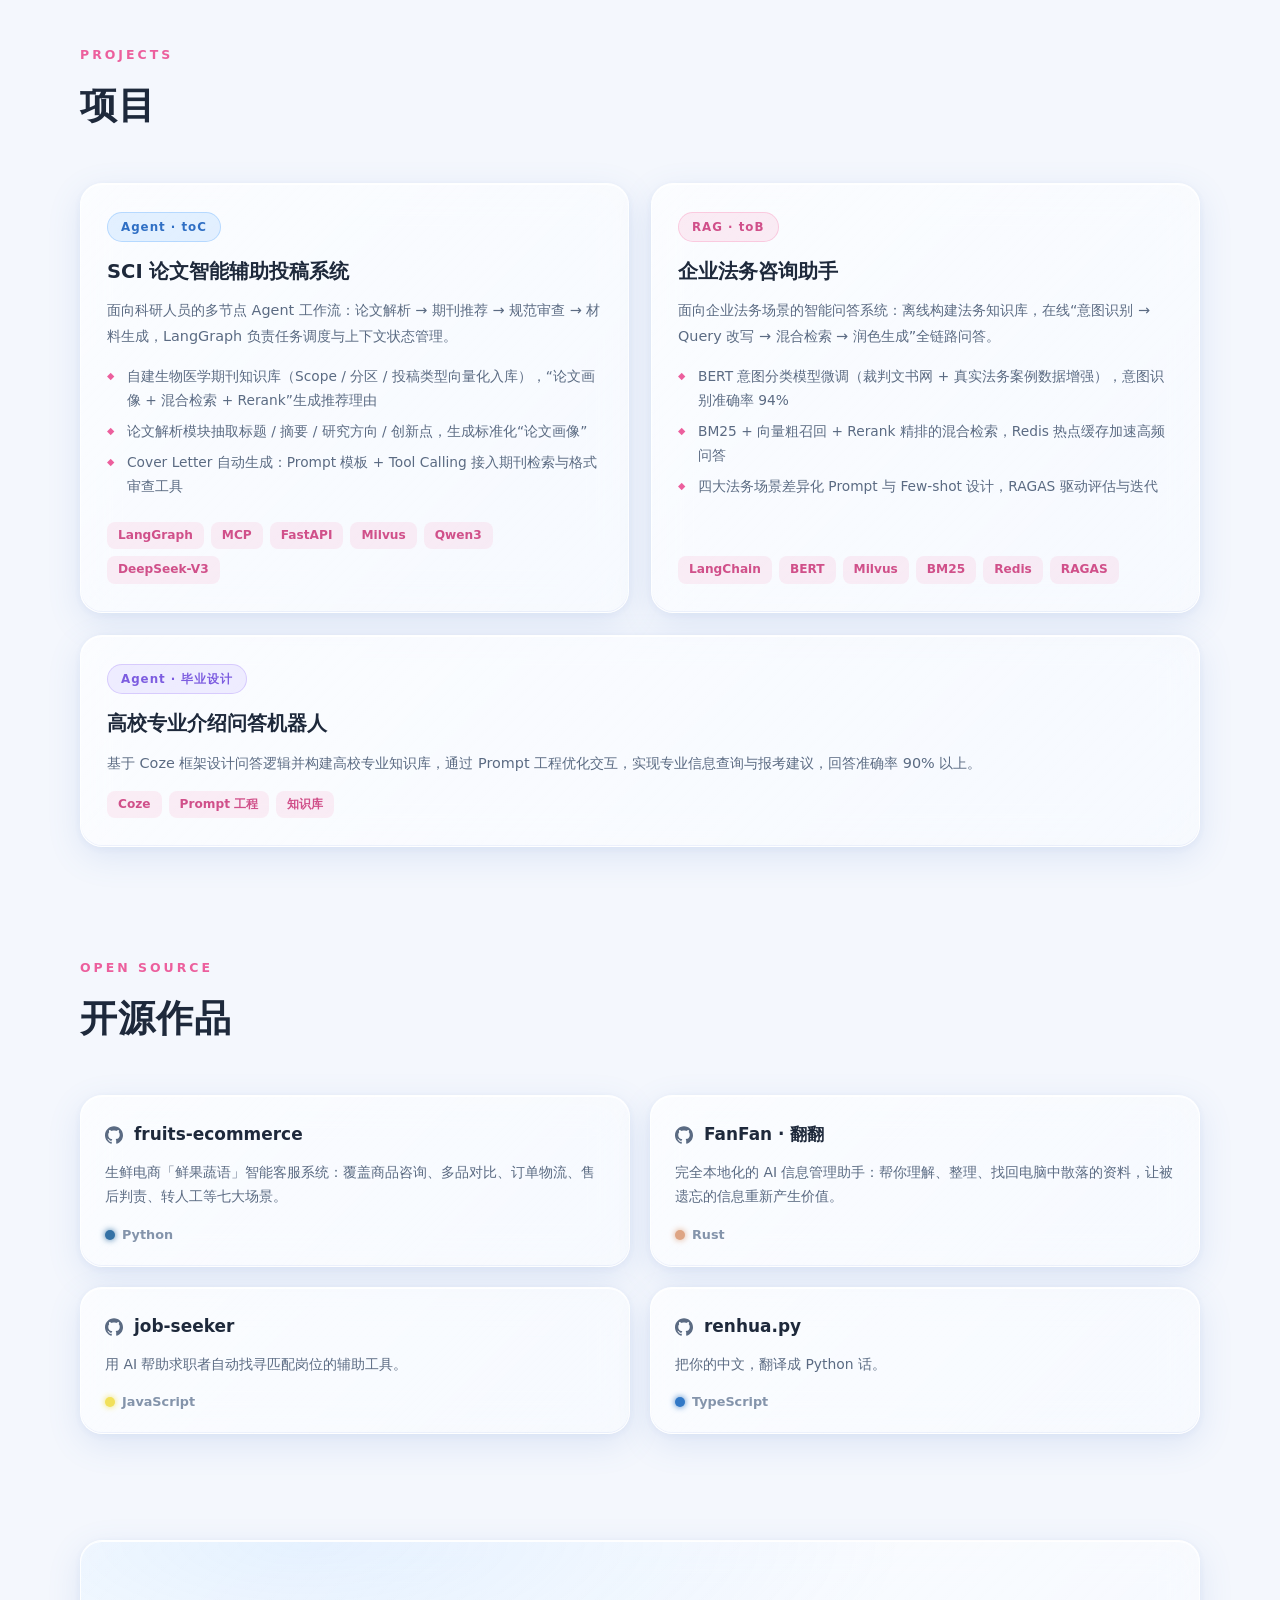
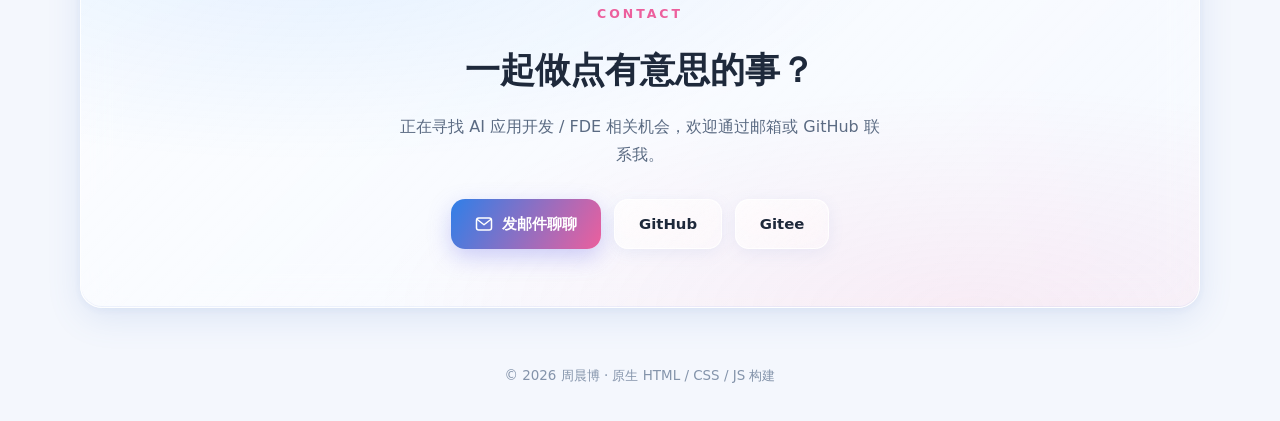
==== commit 84a595c9: "fix: 全面体检修复——导航文案、章简介精简、超长要点拆分、README 结构同步" ====
--- a/index.html
+++ b/index.html
@@ -47,7 +47,7 @@
         <a href="#experience" data-i18n="nav.exp">经历</a>
         <a href="#projects" data-i18n="nav.projects">项目</a>
         <a href="#opensource" data-i18n="nav.os">开源</a>
-        <a href="notes.html" data-i18n="nav.notes">学习笔记</a>
+        <a href="notes.html" data-i18n="nav.notes">笔记</a>
         <a href="#contact" data-i18n="nav.contact">联系</a>
       </nav>
 
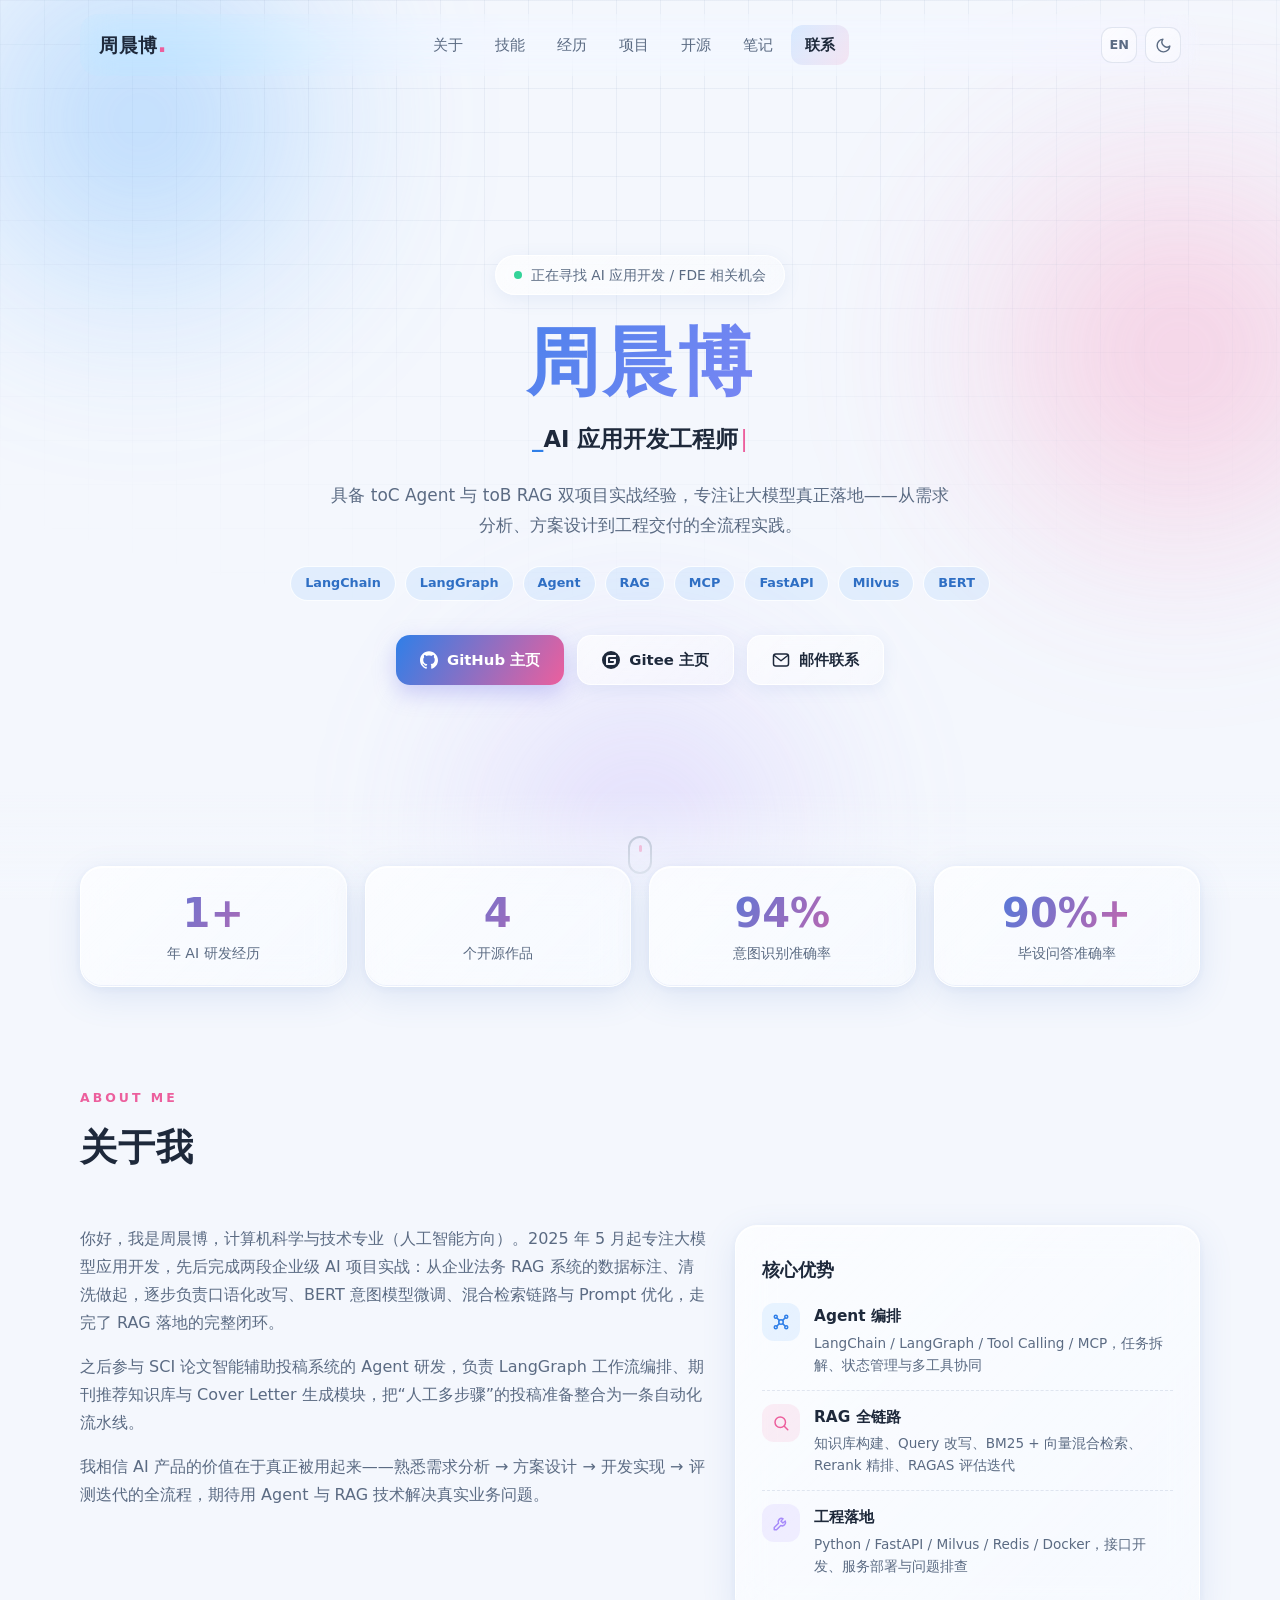
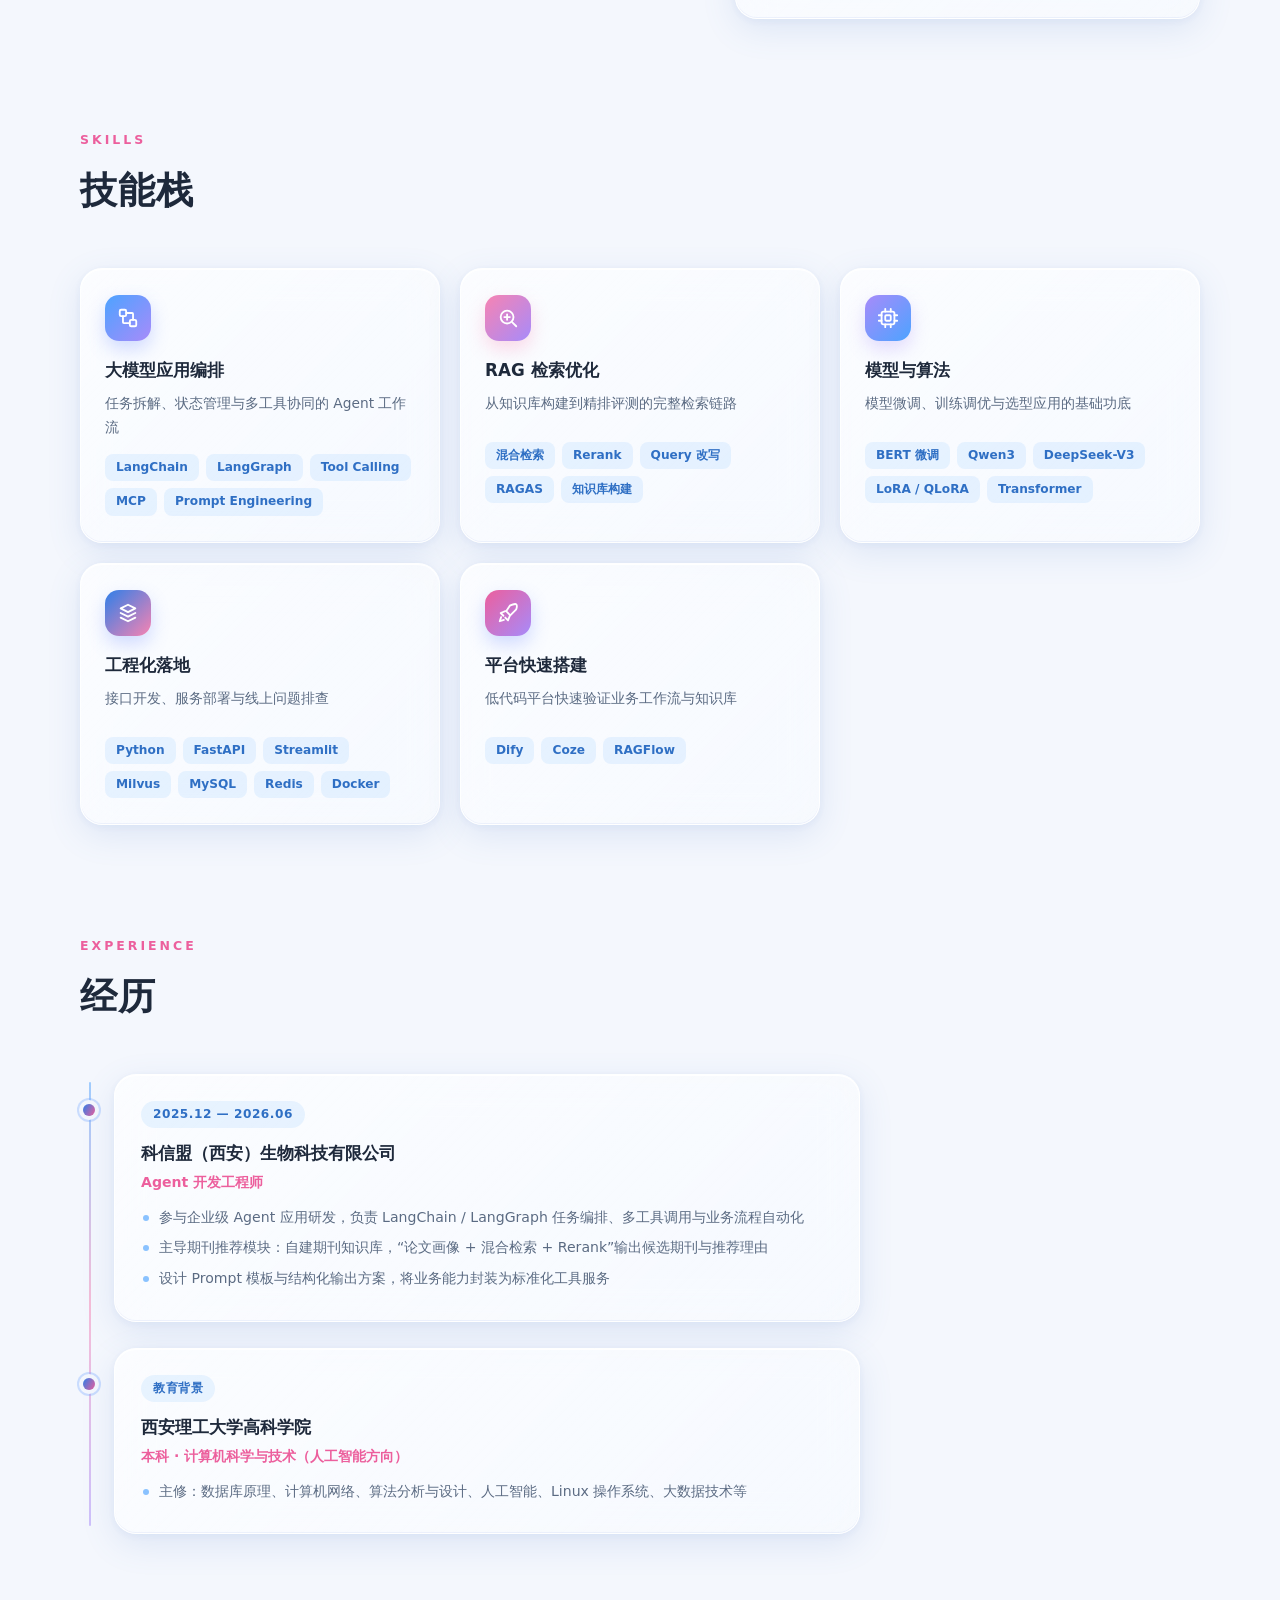
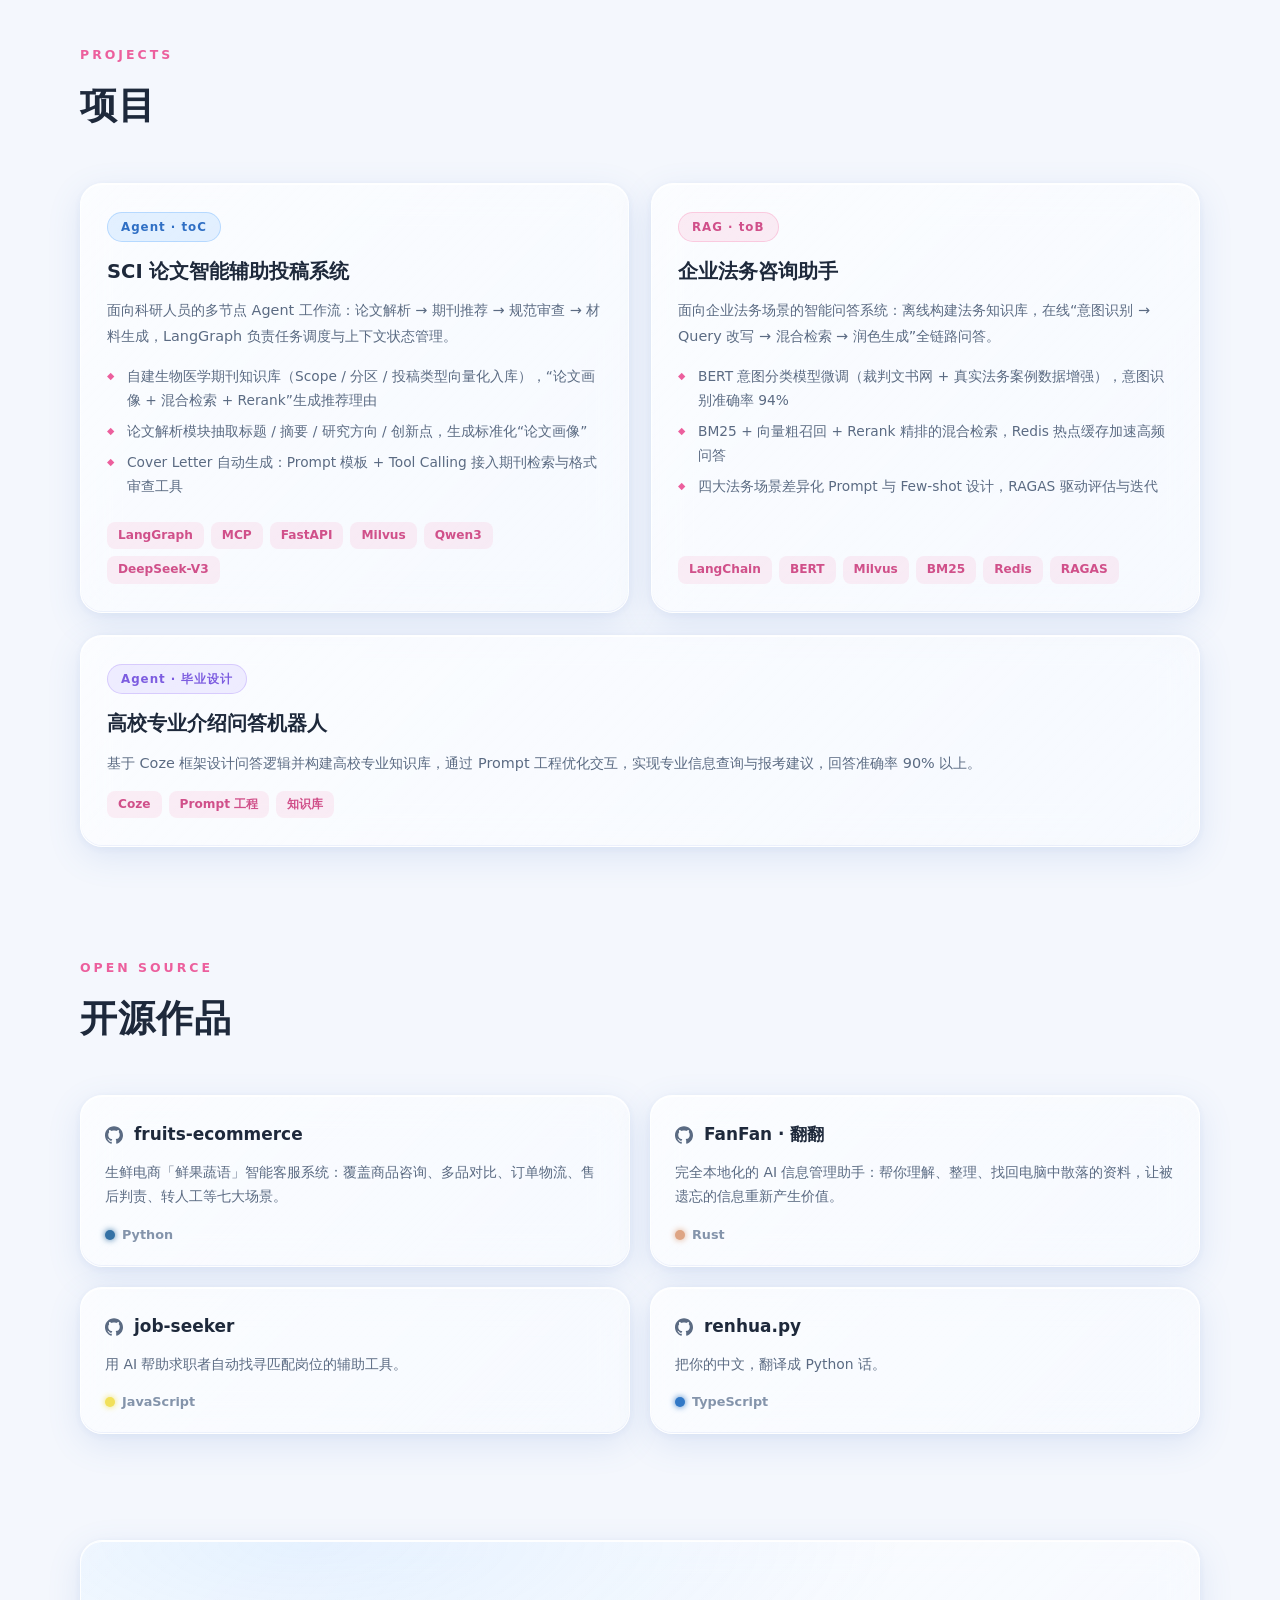
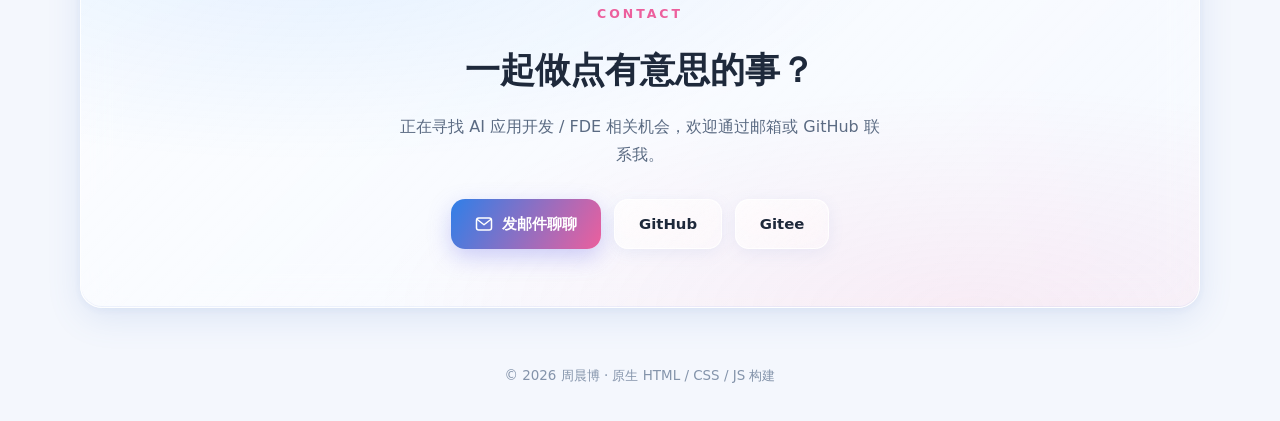
==== commit fb8a7a97: "fix: 移动端抽屉可靠性加固（缓存强刷/安全区/pointerup 兜底/40px 点击区）+ PC 搜索快捷键" ====
--- a/index.html
+++ b/index.html
@@ -10,7 +10,7 @@
   <meta property="og:description" content="专注 Agent 编排与 RAG 检索优化，让大模型真正落地。" />
   <meta property="og:type" content="website" />
   <link rel="icon" type="image/svg+xml" href="assets/favicon.svg" />
-  <link rel="stylesheet" href="css/style.css" />
+  <link rel="stylesheet" href="css/style.css?v=20260927b" />
   <script type="application/ld+json">
   {
     "@context": "https://schema.org",
@@ -384,7 +384,7 @@
     </div>
   </div>
 
-  <script src="js/i18n.js"></script>
-  <script src="js/main.js"></script>
+  <script src="js/i18n.js?v=20260927b"></script>
+  <script src="js/main.js?v=20260927b"></script>
 </body>
 </html>
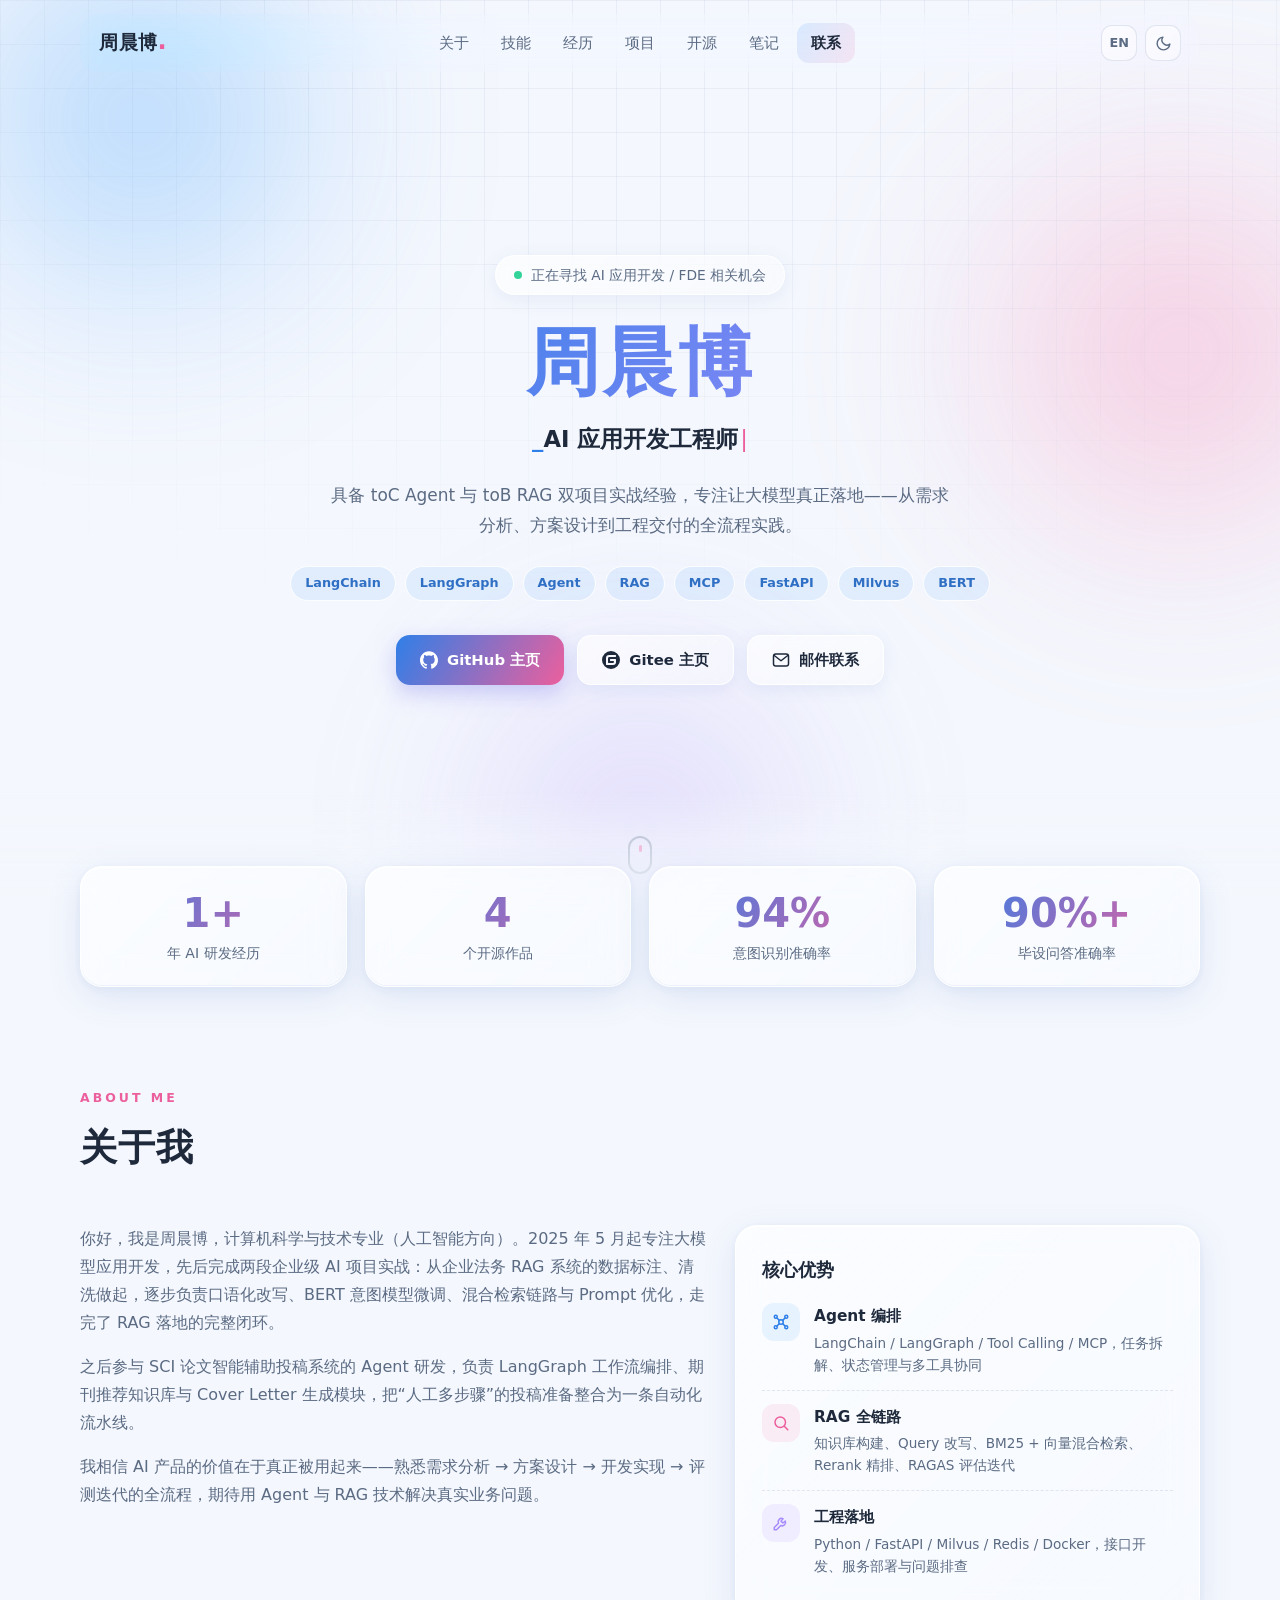
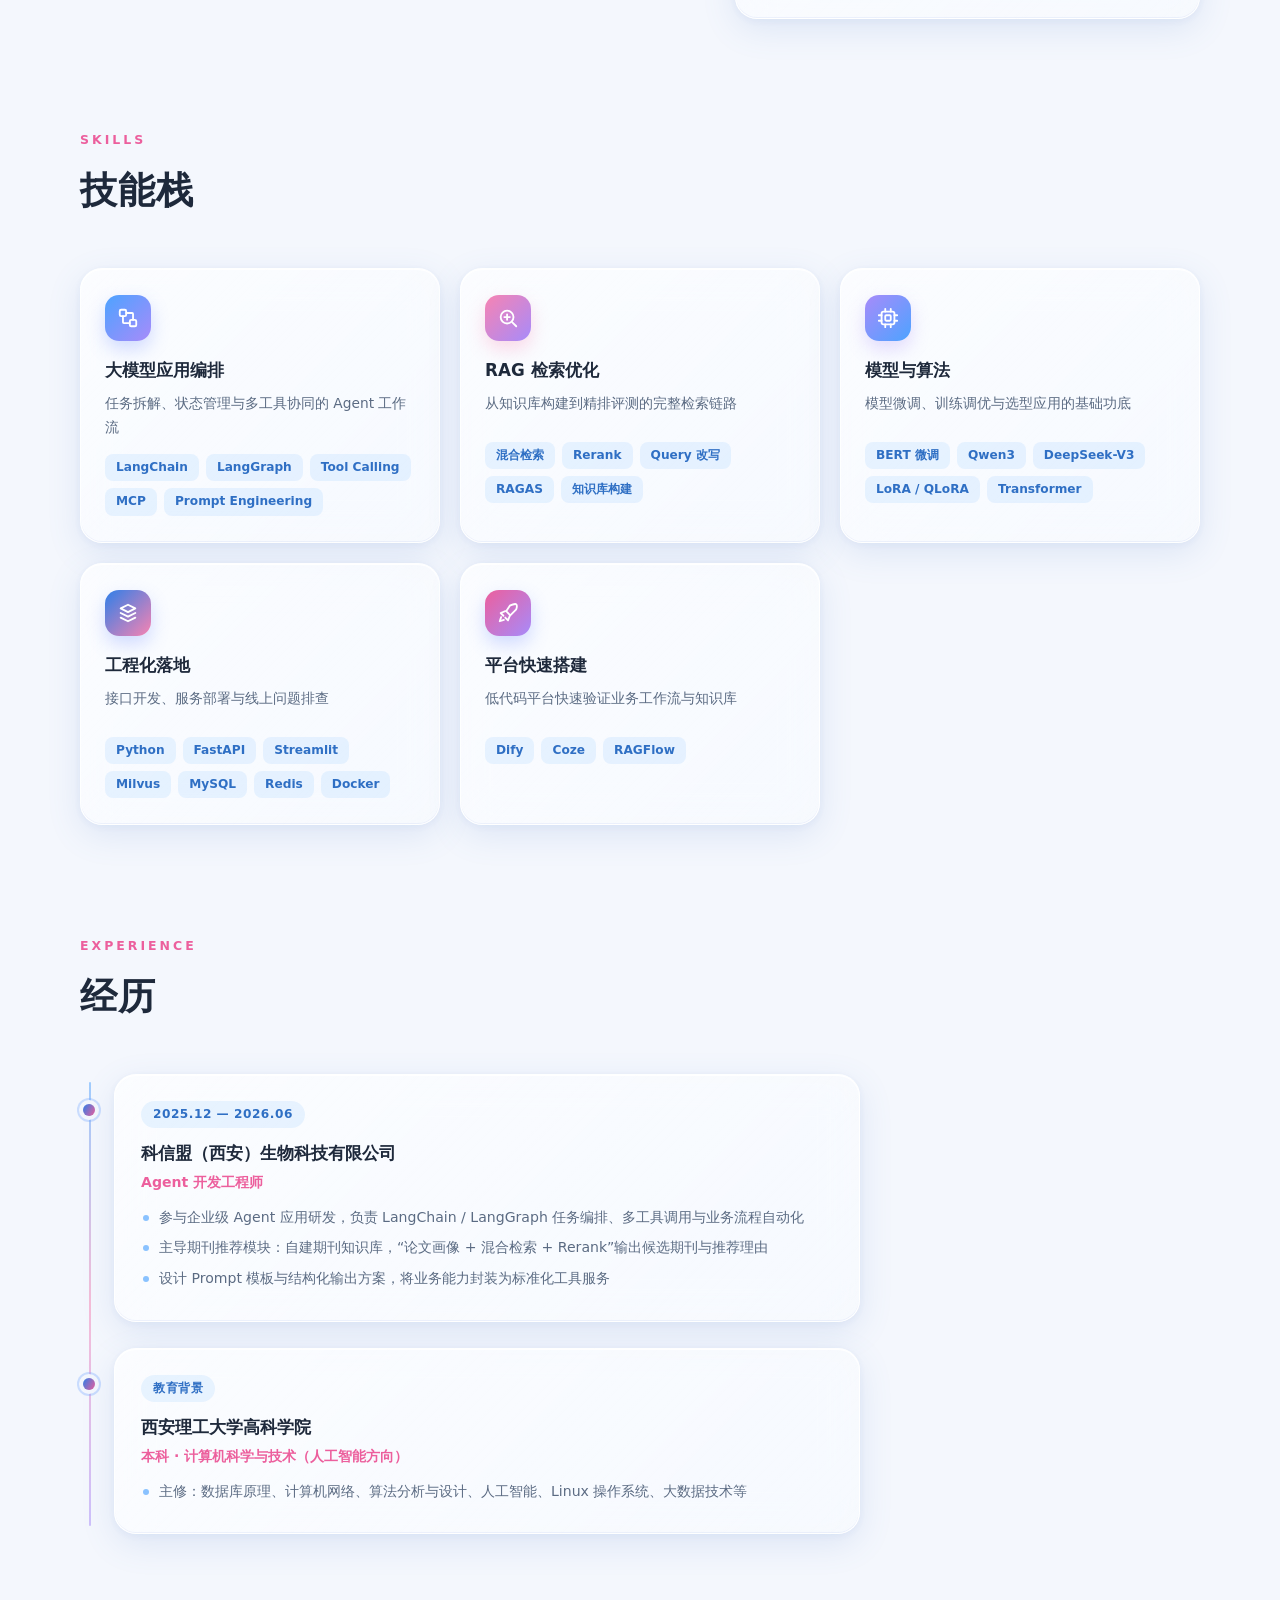
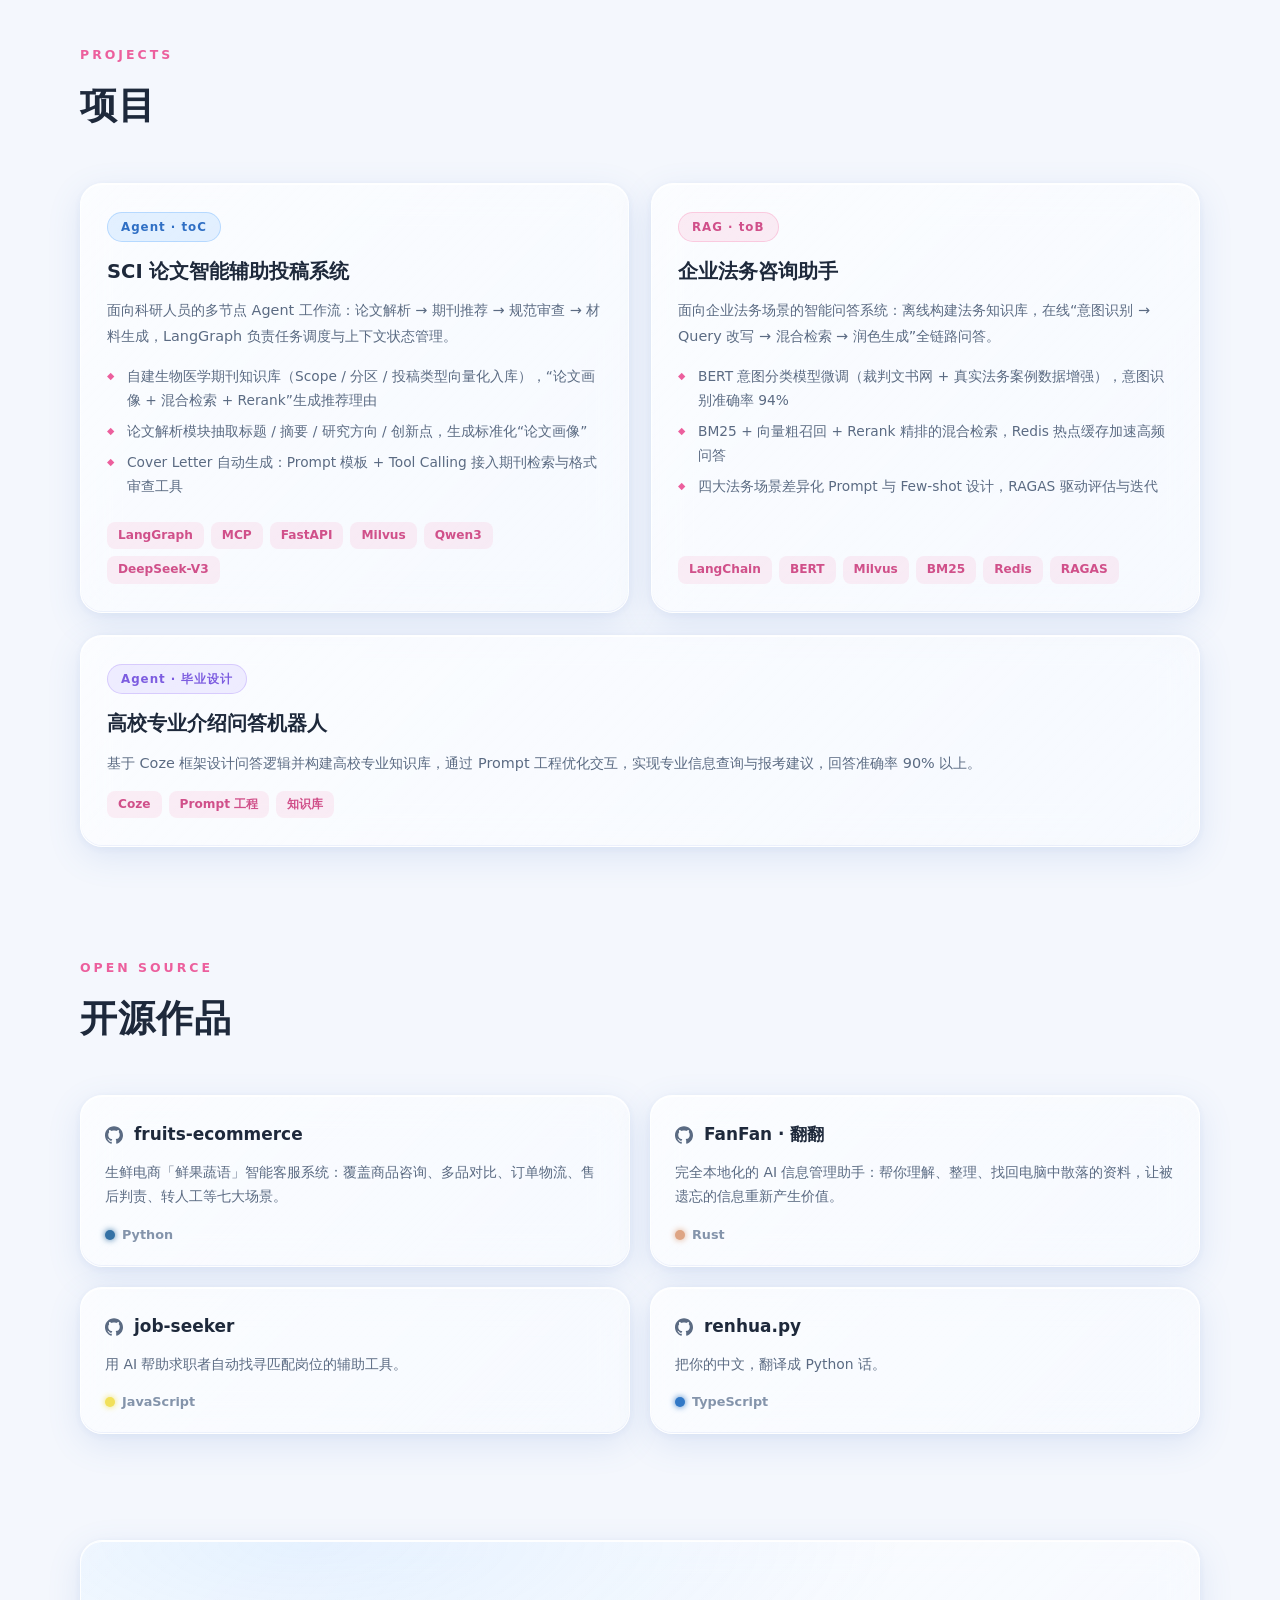
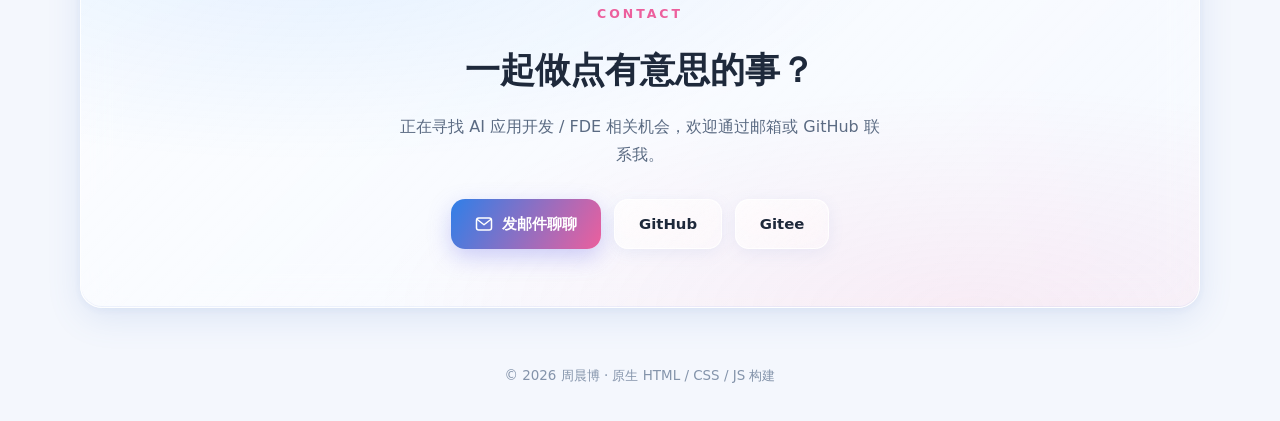
==== commit dbceff68: "移动端下拉菜单毛玻璃真正生效：移出 nav-inner 的背景根边界 - 下拉菜单 .nav-links 移出 .nav-inner：带 backdrop-filter 的祖先会阻断   子元素采样页" ====
--- a/index.html
+++ b/index.html
@@ -10,7 +10,7 @@
   <meta property="og:description" content="专注 Agent 编排与 RAG 检索优化，让大模型真正落地。" />
   <meta property="og:type" content="website" />
   <link rel="icon" type="image/svg+xml" href="assets/favicon.svg" />
-  <link rel="stylesheet" href="css/style.css?v=20260927b" />
+  <link rel="stylesheet" href="css/style.css?v=20260927d" />
   <script type="application/ld+json">
   {
     "@context": "https://schema.org",
@@ -41,16 +41,6 @@
     <div class="nav-inner container">
       <a class="nav-logo" href="#hero"><span data-i18n="nav.logo">周晨博</span><span class="logo-dot">.</span></a>
 
-      <nav class="nav-links" id="navLinks" aria-label="主导航">
-        <a href="#about" data-i18n="nav.about">关于</a>
-        <a href="#skills" data-i18n="nav.skills">技能</a>
-        <a href="#experience" data-i18n="nav.exp">经历</a>
-        <a href="#projects" data-i18n="nav.projects">项目</a>
-        <a href="#opensource" data-i18n="nav.os">开源</a>
-        <a href="notes.html" data-i18n="nav.notes">笔记</a>
-        <a href="#contact" data-i18n="nav.contact">联系</a>
-      </nav>
-
       <div class="nav-controls">
         <button class="ctrl-btn" id="langBtn" type="button" aria-label="切换语言" title="Switch language">EN</button>
         <button class="ctrl-btn" id="themeBtn" type="button" aria-label="切换主题">
@@ -62,6 +52,18 @@
         </button>
       </div>
     </div>
+
+    <!-- 下拉菜单独立于 .nav-inner 之外：带 backdrop-filter 的祖先会阻断子元素
+         采样页面背景，移出后移动端下拉的毛玻璃才能与导航栏一致地模糊 -->
+    <nav class="nav-links" id="navLinks" aria-label="主导航">
+      <a href="#about" data-i18n="nav.about">关于</a>
+      <a href="#skills" data-i18n="nav.skills">技能</a>
+      <a href="#experience" data-i18n="nav.exp">经历</a>
+      <a href="#projects" data-i18n="nav.projects">项目</a>
+      <a href="#opensource" data-i18n="nav.os">开源</a>
+      <a href="notes.html" data-i18n="nav.notes">笔记</a>
+      <a href="#contact" data-i18n="nav.contact">联系</a>
+    </nav>
   </header>
 
   <main>
@@ -384,7 +386,7 @@
     </div>
   </div>
 
-  <script src="js/i18n.js?v=20260927b"></script>
-  <script src="js/main.js?v=20260927b"></script>
+  <script src="js/i18n.js?v=20260927c"></script>
+  <script src="js/main.js?v=20260927c"></script>
 </body>
 </html>
--- a/css/style.css
+++ b/css/style.css
@@ -209,7 +209,16 @@
 }
 .logo-dot { color: var(--accent-pink-deep); font-size: 1.5rem; line-height: 0; }
 
-.nav-links { display: flex; gap: 4px; }
+/* 桌面端链接组绝对定位居中：已移出 .nav-inner 的 flex 行，
+   让移动端下拉不受导航栏 backdrop-filter 的背景根边界阻断 */
+.nav-links {
+  display: flex;
+  gap: 4px;
+  position: absolute;
+  top: 50%;
+  left: 50%;
+  transform: translate(-50%, -50%);
+}
 .nav-links a {
   padding: 7px 14px;
   border-radius: 12px;
@@ -456,7 +465,7 @@
 }
 
 /* ---------- 通用区块 ---------- */
-.section { padding: 96px 0 10px; }
+.section { padding: 96px 0 10px; scroll-margin-top: 84px; }
 .section-head { margin-bottom: 44px; }
 .eyebrow {
   display: inline-block;
@@ -829,14 +838,16 @@
   .nav-links {
     position: absolute;
     top: calc(100% + 8px);
-    left: 0; right: 0;
+    left: 4%; right: 4%;
     flex-direction: column;
     gap: 4px;
     padding: 12px;
     border-radius: 18px;
     background: var(--nav-bg);
+    -webkit-backdrop-filter: blur(16px) saturate(1.4);
+    backdrop-filter: blur(16px) saturate(1.4);
     border: 1px solid var(--card-border);
-    box-shadow: 0 16px 40px rgba(84, 130, 200, .18);
+    box-shadow: 0 20px 48px rgba(15, 35, 80, .22);
     opacity: 0;
     transform: translateY(-8px) scale(.98);
     pointer-events: none;
